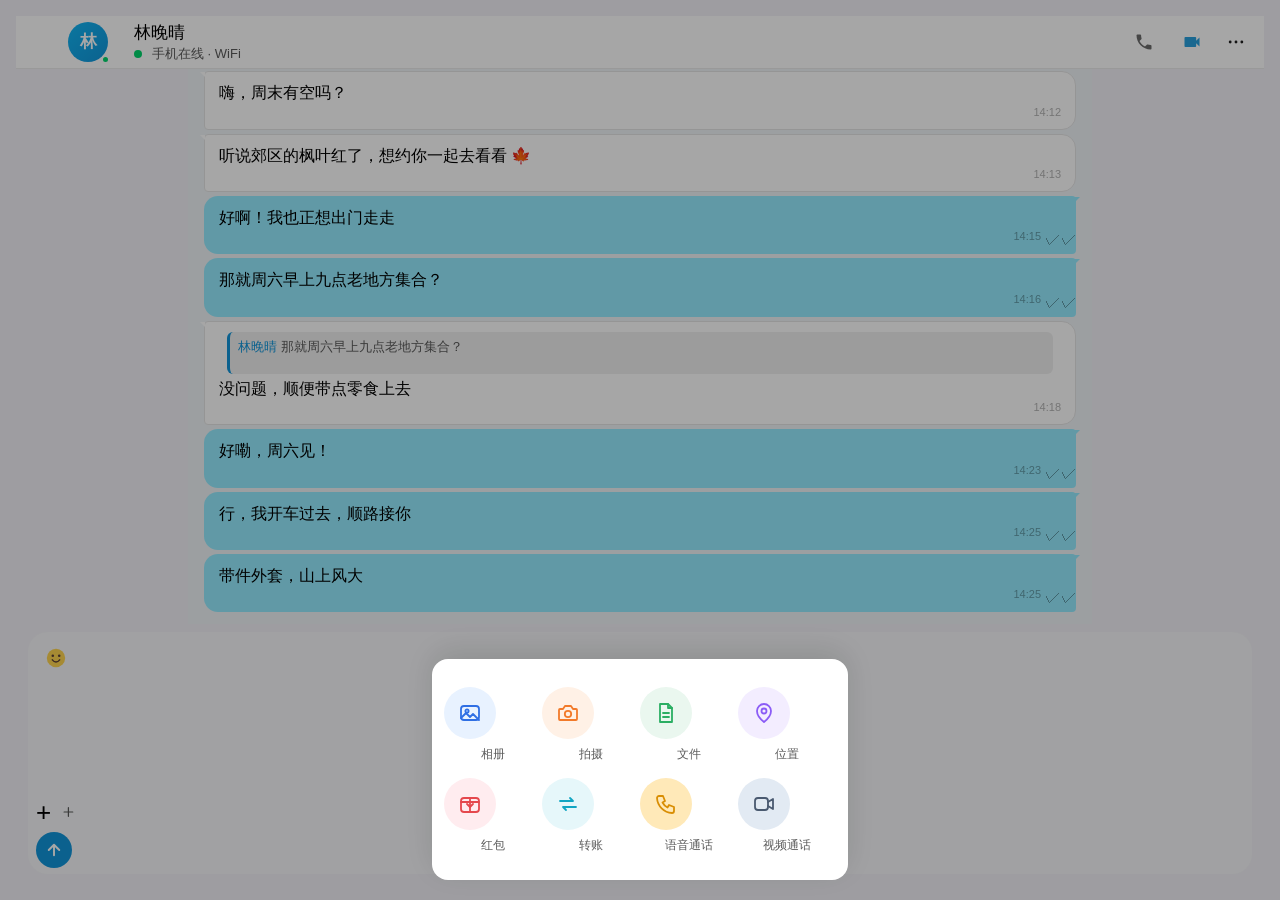
==== docs/tgqq/fixtures/attach-panel.html @ 13077046 "TGQQ Round 23: dynamics hub lower modules + contacts recommend/device tabs - Dynamics: partners card" ====
<!DOCTYPE html>
<html lang="zh-CN">
<head>
<meta charset="utf-8">
<meta name="viewport" content="width=device-width, initial-scale=1">
<title>TGQQ Mobile Chat Fixture (<600px)</title>
<link rel="stylesheet" href="css/tweb.css">
<link rel="stylesheet" href="css/tgqq.css">
<link rel="stylesheet" href="css/fixture.css">
</head>
<script>if(location.search.includes('dark'))document.documentElement.classList.add('night');</script>
<body class="is-tgqq tq-dialog-skin tq-chat-header tq-chat-bubbles tq-chat-composer is-left-column-shown animation-level-2">

<div id="page-chats" class="page-chats">
  <div id="main-columns">
    <!-- ============ RIGHT: independent QQ-styled chat pane ============ -->
    <section id="column-center" class="main-column">
      <div class="chat tabs-tab active is-tgqq-chat" style="--chat-topbar-height:52px">
        <div class="sidebar-header topbar has-avatar">
          <div class="chat-info">
            <button class="btn-icon sidebar-close-button"><span class="tgico tgico-left"></span></button>
            <div class="person-avatar">
              <div class="avatar" style="width:40px;height:40px;font-size:17px">林</div>
            </div>
            <div class="person">
              <div class="content">
                <div class="top">
                  <div class="user-title peer-title">林晚晴</div>
                </div>
                <div class="bottom">
                  <span class="online">在线</span>
                </div>
              </div>
            </div>
          </div>
          <div class="chat-utils">
            <button class="btn-icon" title="语音通话"><span class="tgico tgico-phone"></span></button>
            <button class="btn-icon" title="视频通话"><span class="tgico tgico-videochat"></span></button>
            <button class="btn-icon btn-menu-toggle" title="更多"><span class="tgico tgico-more"></span></button>
          </div>
        </div>

        <div class="bubbles-viewport">
          <div class="bubbles">
            <div class="bubbles-inner">
              <div class="bubbles-date-group">
                <div class="bubble is-date">
                  <div class="bubble-content">今天 14:12</div>
                </div>
              </div>
              <div class="bubbles-group">
                <div class="bubble is-in is-group-first is-group-last">
                  <div class="bubble-content">
                    <div class="message"><span class="text-content">嗨，周末有空吗？</span></div>
                    <span class="time">14:12</span>
                  </div>
                </div>
                <div class="bubble is-in is-group-first is-group-last">
                  <div class="bubble-content">
                    <div class="message"><span class="text-content">听说郊区的枫叶红了，想约你一起去看看 🍁</span></div>
                    <span class="time">14:13</span>
                  </div>
                </div>
                <div class="bubble is-out is-group-first is-group-last">
                  <div class="bubble-content">
                    <div class="message"><span class="text-content">好啊！我也正想出门走走</span></div>
                    <span class="time">14:15<span class="message-status">✓✓</span></span>
                  </div>
                </div>
                <div class="bubble is-out is-group-first is-group-last">
                  <div class="bubble-content">
                    <div class="message"><span class="text-content">那就周六早上九点老地方集合？</span></div>
                    <span class="time">14:16<span class="message-status">✓✓</span></span>
                  </div>
                </div>
                <div class="bubble is-in is-group-first is-group-last">
                  <div class="bubble-content">
                    <div class="reply">
                      <span class="reply-title">林晚晴</span>
                      <span class="reply-subtitle">那就周六早上九点老地方集合？</span>
                    </div>
                    <div class="message"><span class="text-content">没问题，顺便带点零食上去</span></div>
                    <span class="time">14:18</span>
                  </div>
                </div>
                <div class="bubble is-out is-group-first is-group-last">
                  <div class="bubble-content">
                    <div class="message"><span class="text-content">好嘞，周六见！</span></div>
                    <span class="time">14:23<span class="message-status">✓✓</span></span>
                  </div>
                </div>
                <div class="bubble is-out is-group-first is-group-last">
                  <div class="bubble-content">
                    <div class="message"><span class="text-content">行，我开车过去，顺路接你</span></div>
                    <span class="time">14:25<span class="message-status">✓✓</span></span>
                  </div>
                </div>
                <div class="bubble is-out is-group-first is-group-last">
                  <div class="bubble-content">
                    <div class="message"><span class="text-content">带件外套，山上风大</span></div>
                    <span class="time">14:25<span class="message-status">✓✓</span></span>
                  </div>
                </div>
              </div>
            </div>
          </div>
        </div>

        <div class="chat-input">
          <div class="chat-input-container">
            <div class="rows-wrapper-wrapper">
              <div class="rows-wrapper chat-input-control chat-input-wrapper chat-rows-wrapper">
                <button class="btn-icon chat-input-control-button toggle-emoticons"><svg width="22" height="22" viewBox="0 0 24 24" fill="none"><circle cx="12" cy="12" r="10" fill="#FFD54F"/><circle cx="8.5" cy="9.5" r="1.4" fill="#5D4037"/><circle cx="15.5" cy="9.5" r="1.4" fill="#5D4037"/><path d="M8 14c1.2 1.6 2.6 2.4 4 2.4s2.8-.8 4-2.4" stroke="#5D4037" stroke-width="1.6" stroke-linecap="round"/></svg></button>
                <div class="input-message-container">
                  <div class="input-message-input" data-inline-placeholder="发送消息"></div>
                </div>
                <button class="btn-icon chat-input-control-button attach-file"><svg width="24" height="24" viewBox="0 0 24 24" fill="none" stroke="#5A5A5A" stroke-width="2" stroke-linecap="round"><path d="M12 5v14M5 12h14"/></svg></button>
                <button class="btn-icon btn-primary text-bold chat-input-control-button btn-send"><svg width="18" height="18" viewBox="0 0 24 24" fill="none" stroke="#fff" stroke-width="2.4" stroke-linecap="round" stroke-linejoin="round"><path d="M12 19V5"/><path d="M5 12l7-7 7 7"/></svg></button>
              </div>
            </div>
          </div>
        </div>
      </div>
    </section>

    <!-- ============ RIGHT sidebar (unused in mobile chat) ============ -->
    <aside id="column-right" class="main-column"></aside>
  </div>
</div>

    <!-- QQ9 attach bottom sheet (static fixture; real DOM is .btn-menu.tq-attach-menu in overlay root) -->
    <div class="btn-menu top-right tq-attach-menu active">
            <div class="btn-menu-item"><div class="btn-menu-item-icon"><svg viewBox="0 0 24 24" fill="none" stroke="currentColor" stroke-width="1.8" stroke-linecap="round" stroke-linejoin="round"><rect x="3" y="5" width="18" height="14" rx="3"/><circle cx="9" cy="10" r="1.6"/><path d="M3 17l5-5 4 4 3-3 6 6"/></svg></div><div class="btn-menu-item-text">相册</div></div>
      <div class="btn-menu-item"><div class="btn-menu-item-icon"><svg viewBox="0 0 24 24" fill="none" stroke="currentColor" stroke-width="1.8" stroke-linecap="round" stroke-linejoin="round"><path d="M4 8h3l2-3h6l2 3h3a1 1 0 0 1 1 1v9a1 1 0 0 1-1 1H4a1 1 0 0 1-1-1V9a1 1 0 0 1 1-1z"/><circle cx="12" cy="13" r="3.2"/></svg></div><div class="btn-menu-item-text">拍摄</div></div>
      <div class="btn-menu-item"><div class="btn-menu-item-icon"><svg viewBox="0 0 24 24" fill="none" stroke="currentColor" stroke-width="1.8" stroke-linecap="round" stroke-linejoin="round"><path d="M6 3h8l4 4v14H6z"/><path d="M14 3v4h4"/><path d="M9 12h6M9 16h6"/></svg></div><div class="btn-menu-item-text">文件</div></div>
      <div class="btn-menu-item"><div class="btn-menu-item-icon"><svg viewBox="0 0 24 24" fill="none" stroke="currentColor" stroke-width="1.8" stroke-linecap="round" stroke-linejoin="round"><path d="M12 21s7-5.5 7-11a7 7 0 1 0-14 0c0 5.5 7 11 7 11z"/><circle cx="12" cy="10" r="2.5"/></svg></div><div class="btn-menu-item-text">位置</div></div>
      <div class="btn-menu-item"><div class="btn-menu-item-icon"><svg viewBox="0 0 24 24" fill="none" stroke="currentColor" stroke-width="1.8" stroke-linecap="round" stroke-linejoin="round"><rect x="3" y="6" width="18" height="14" rx="3"/><path d="M3 10h18M12 6v14"/><path d="M9 12l3 3 3-3"/></svg></div><div class="btn-menu-item-text">红包</div></div>
      <div class="btn-menu-item"><div class="btn-menu-item-icon"><svg viewBox="0 0 24 24" fill="none" stroke="currentColor" stroke-width="1.8" stroke-linecap="round" stroke-linejoin="round"><path d="M4 9h13l-3-3M20 15H7l3 3"/></svg></div><div class="btn-menu-item-text">转账</div></div>
      <div class="btn-menu-item"><div class="btn-menu-item-icon"><svg viewBox="0 0 24 24" fill="none" stroke="currentColor" stroke-width="1.8" stroke-linecap="round" stroke-linejoin="round"><path d="M5 4h4l2 5-2.5 1.5a12 12 0 0 0 5 5L15 13l5 2v4a2 2 0 0 1-2 2A16 16 0 0 1 3 6a2 2 0 0 1 2-2z"/></svg></div><div class="btn-menu-item-text">语音通话</div></div>
      <div class="btn-menu-item"><div class="btn-menu-item-icon"><svg viewBox="0 0 24 24" fill="none" stroke="currentColor" stroke-width="1.8" stroke-linecap="round" stroke-linejoin="round"><rect x="3" y="6" width="13" height="12" rx="3"/><path d="M16 10l5-3v10l-5-3"/></svg></div><div class="btn-menu-item-text">视频通话</div></div>
    </div>

</body>
</html>
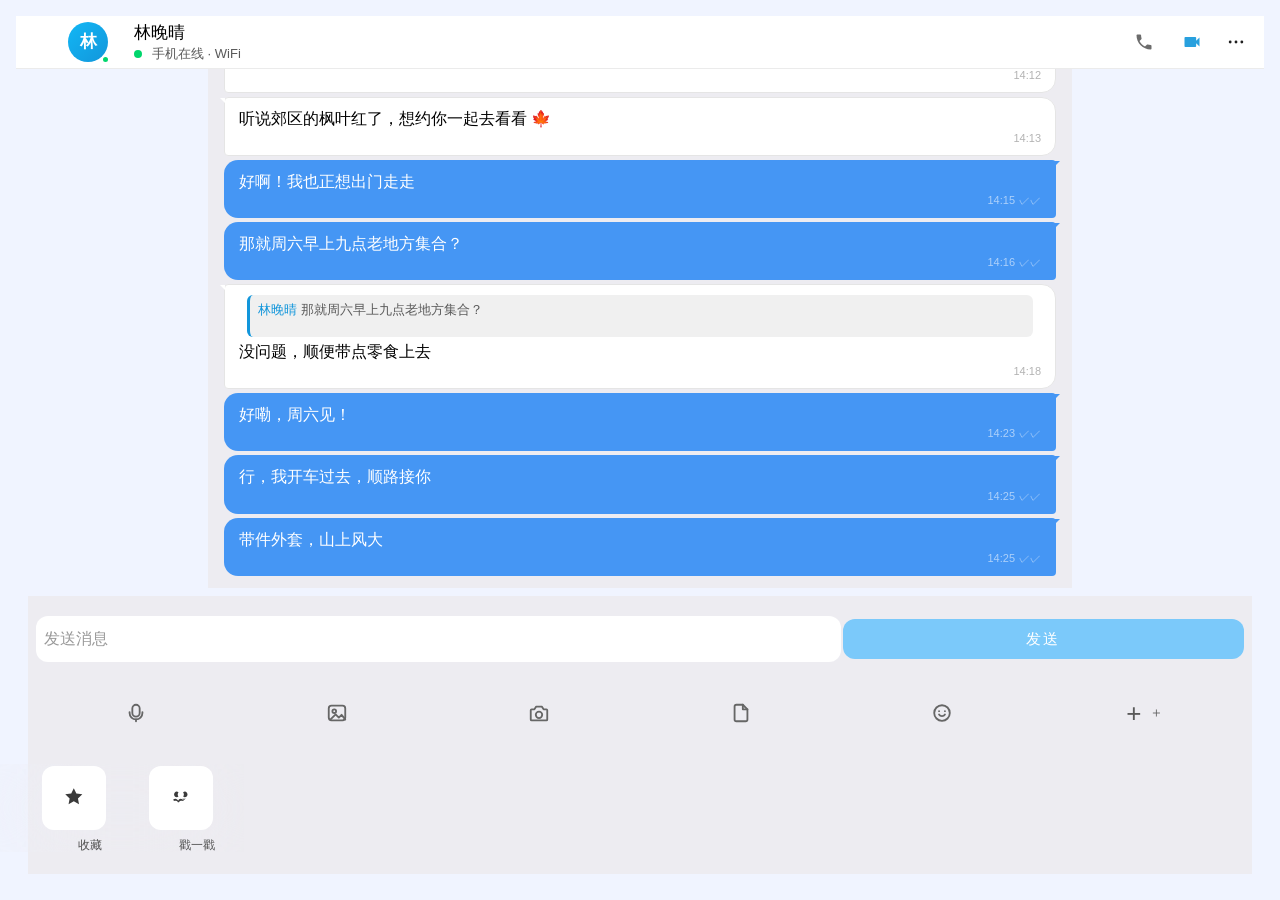
==== commit 3ab0caac: "TGQQ Round 31: fixture & component refinements — chat list/input, profile drawer, settings, dark tok" ====
--- a/docs/tgqq/fixtures/attach-panel.html
+++ b/docs/tgqq/fixtures/attach-panel.html
@@ -15,7 +15,7 @@
   <div id="main-columns">
     <!-- ============ RIGHT: independent QQ-styled chat pane ============ -->
     <section id="column-center" class="main-column">
-      <div class="chat tabs-tab active is-tgqq-chat" style="--chat-topbar-height:52px">
+      <div class="chat tabs-tab active is-tgqq-chat" style="--chat-topbar-height:52px;--chat-input-height:264px">
         <div class="sidebar-header topbar has-avatar">
           <div class="chat-info">
             <button class="btn-icon sidebar-close-button"><span class="tgico tgico-left"></span></button>
@@ -106,16 +106,32 @@
           </div>
         </div>
 
-        <div class="chat-input">
+        <div class="chat-input" style="margin-top:auto">
           <div class="chat-input-container">
             <div class="rows-wrapper-wrapper">
               <div class="rows-wrapper chat-input-control chat-input-wrapper chat-rows-wrapper">
-                <button class="btn-icon chat-input-control-button toggle-emoticons"><svg width="22" height="22" viewBox="0 0 24 24" fill="none"><circle cx="12" cy="12" r="10" fill="#FFD54F"/><circle cx="8.5" cy="9.5" r="1.4" fill="#5D4037"/><circle cx="15.5" cy="9.5" r="1.4" fill="#5D4037"/><path d="M8 14c1.2 1.6 2.6 2.4 4 2.4s2.8-.8 4-2.4" stroke="#5D4037" stroke-width="1.6" stroke-linecap="round"/></svg></button>
+                <div class="new-message-wrapper rows-wrapper-row">
+                <button class="btn-icon tq-quick-btn tq-quick-voice"><svg width="22" height="22" viewBox="0 0 24 24" fill="none" stroke="#666666" stroke-width="2" stroke-linecap="round" stroke-linejoin="round"><path d="M12 3a4 4 0 0 0-4 4v5a4 4 0 0 0 8 0V7a4 4 0 0 0-4-4Z"/><path d="M5 11v1a7 7 0 0 0 14 0v-1"/><path d="M12 19v2"/></svg></button>
+                <button class="btn-icon tq-quick-btn tq-quick-gallery"><svg width="22" height="22" viewBox="0 0 24 24" fill="none" stroke="#666666" stroke-width="2" stroke-linecap="round" stroke-linejoin="round"><rect x="3" y="4" width="18" height="16" rx="3"/><circle cx="9" cy="10" r="2"/><path d="m5 19 5.5-5.5 3.5 3.5 3-3L21 19"/></svg></button>
+                <button class="btn-icon tq-quick-btn tq-quick-camera"><svg width="22" height="22" viewBox="0 0 24 24" fill="none" stroke="#666666" stroke-width="2" stroke-linecap="round" stroke-linejoin="round"><path d="M4 8h3l2-3h6l2 3h3a1 1 0 0 1 1 1v10a1 1 0 0 1-1 1H4a1 1 0 0 1-1-1V9a1 1 0 0 1 1-1Z"/><circle cx="12" cy="14" r="3.5"/></svg></button>
+                <button class="btn-icon tq-quick-btn tq-quick-file"><svg width="22" height="22" viewBox="0 0 24 24" fill="none" stroke="#666666" stroke-width="2" stroke-linecap="round" stroke-linejoin="round"><path d="M14 3H7a2 2 0 0 0-2 2v14a2 2 0 0 0 2 2h10a2 2 0 0 0 2-2V8Z"/><path d="M14 3v5h5"/></svg></button>
+                <button class="btn-icon chat-input-control-button toggle-emoticons"><svg width="22" height="22" viewBox="0 0 24 24" fill="none" stroke="#666666" stroke-width="2" stroke-linecap="round" stroke-linejoin="round"><circle cx="12" cy="12" r="8.5"/><path d="M8.8 10h.01M15.2 10h.01"/><path d="M8.8 13.6a3.8 3.8 0 0 0 6.4 0"/></svg></button>
                 <div class="input-message-container">
                   <div class="input-message-input" data-inline-placeholder="发送消息"></div>
                 </div>
-                <button class="btn-icon chat-input-control-button attach-file"><svg width="24" height="24" viewBox="0 0 24 24" fill="none" stroke="#5A5A5A" stroke-width="2" stroke-linecap="round"><path d="M12 5v14M5 12h14"/></svg></button>
-                <button class="btn-icon btn-primary text-bold chat-input-control-button btn-send"><svg width="18" height="18" viewBox="0 0 24 24" fill="none" stroke="#fff" stroke-width="2.4" stroke-linecap="round" stroke-linejoin="round"><path d="M12 19V5"/><path d="M5 12l7-7 7 7"/></svg></button>
+                <button class="btn-icon chat-input-control-button attach-file"><svg width="24" height="24" viewBox="0 0 24 24" fill="none" stroke="#666666" stroke-width="2" stroke-linecap="round"><path d="M12 5v14M5 12h14"/></svg></button>
+                <div class="btn-send-container">
+                  <button class="btn-icon btn-primary text-bold chat-input-control-button btn-send"><svg width="18" height="18" viewBox="0 0 24 24" fill="none" stroke="#fff" stroke-width="2.4" stroke-linecap="round" stroke-linejoin="round"><path d="M12 19V5"/><path d="M5 12l7-7 7 7"/></svg></button>
+                </div>
+
+                <!-- QQ9 4-grid attach panel (inline under the toolbar; real DOM is .btn-menu.tq-attach-menu) -->
+                <div class="btn-menu top-right tq-attach-menu tq-attach-menu-inline active">
+                  <div class="btn-menu-item"><div class="btn-menu-item-icon"><svg viewBox="0 0 24 24" fill="#3A3A3A"><path d="M12 2.5c-3.6 0-6.5 2.9-6.5 6.5 0 4.9 5.4 11.3 6 12 .2.3.8.3 1 0 .6-.7 6-7.1 6-12 0-3.6-2.9-6.5-6.5-6.5Zm0 9a2.5 2.5 0 1 1 0-5 2.5 2.5 0 0 1 0 5Z"/></svg></div><div class="btn-menu-item-text">位置</div></div>
+                  <div class="btn-menu-item"><div class="btn-menu-item-icon"><svg viewBox="0 0 24 24" fill="#3A3A3A"><path d="M6 2.5h8l4.5 4.5V21a.5.5 0 0 1-.5.5h-12a.5.5 0 0 1-.5-.5V3a.5.5 0 0 1 .5-.5ZM14 3v4h4l-4-4ZM8 11h8v1.5H8V11Zm0 3.5h8V16H8v-1.5Zm0 3.5h5V19H8v-1.5Z"/></svg></div><div class="btn-menu-item-text">文件</div></div>
+                  <div class="btn-menu-item"><div class="btn-menu-item-icon"><svg viewBox="0 0 24 24" fill="#3A3A3A"><path d="m12 3 2.4 5 5.6.7-4.1 3.9 1 5.4-4.9-2.7-4.9 2.7 1-5.4L4 8.7l5.6-.7L12 3Z"/></svg></div><div class="btn-menu-item-text">收藏</div></div>
+                  <div class="btn-menu-item"><div class="btn-menu-item-icon"><svg viewBox="0 0 24 24" fill="#3A3A3A"><path d="M8.2 11.5c.6 0 1.1-.2 1.5-.6.1-.1.1-.3 0-.4-.4-.5-.6-1.1-.6-1.7 0-.6.2-1.1.6-1.6.1-.1.1-.3 0-.4-.4-.4-1-.7-1.5-.7-1.4 0-2.5 1.5-2.5 2.7 0 1.2 1.1 2.7 2.5 2.7Zm7.6 0c1.4 0 2.5-1.5 2.5-2.7 0-1.2-1.1-2.7-2.5-2.7-.5 0-1.1.3-1.5.7-.1.1-.1.3 0 .4.4.5.6 1 .6 1.6 0 .6-.2 1.2-.6 1.7-.1.1-.1.3 0 .4.4.4.9.6 1.5.6Zm1.2 1.3c-1.1.2-2.1 1-2.5 2-.4-1-1.4-1.8-2.5-1.8s-2.1.8-2.5 1.8c-.4-1-1.4-2-2.5-2-.9 0-1.7.4-2.2 1.1l.9 1.2c.6-.5 2.9-.5 3.3.7 0 .2.1.4.3.4h1c.2 0 .3-.2.3-.4.4-1.2 2.7-1.2 3.3-.7l.9-1.2c-.5-.7-1.3-1.1-2.2-1.1Z"/></svg></div><div class="btn-menu-item-text">戳一戳</div></div>
+                </div>
+                </div>
               </div>
             </div>
           </div>
@@ -128,17 +144,5 @@
   </div>
 </div>
 
-    <!-- QQ9 attach bottom sheet (static fixture; real DOM is .btn-menu.tq-attach-menu in overlay root) -->
-    <div class="btn-menu top-right tq-attach-menu active">
-            <div class="btn-menu-item"><div class="btn-menu-item-icon"><svg viewBox="0 0 24 24" fill="none" stroke="currentColor" stroke-width="1.8" stroke-linecap="round" stroke-linejoin="round"><rect x="3" y="5" width="18" height="14" rx="3"/><circle cx="9" cy="10" r="1.6"/><path d="M3 17l5-5 4 4 3-3 6 6"/></svg></div><div class="btn-menu-item-text">相册</div></div>
-      <div class="btn-menu-item"><div class="btn-menu-item-icon"><svg viewBox="0 0 24 24" fill="none" stroke="currentColor" stroke-width="1.8" stroke-linecap="round" stroke-linejoin="round"><path d="M4 8h3l2-3h6l2 3h3a1 1 0 0 1 1 1v9a1 1 0 0 1-1 1H4a1 1 0 0 1-1-1V9a1 1 0 0 1 1-1z"/><circle cx="12" cy="13" r="3.2"/></svg></div><div class="btn-menu-item-text">拍摄</div></div>
-      <div class="btn-menu-item"><div class="btn-menu-item-icon"><svg viewBox="0 0 24 24" fill="none" stroke="currentColor" stroke-width="1.8" stroke-linecap="round" stroke-linejoin="round"><path d="M6 3h8l4 4v14H6z"/><path d="M14 3v4h4"/><path d="M9 12h6M9 16h6"/></svg></div><div class="btn-menu-item-text">文件</div></div>
-      <div class="btn-menu-item"><div class="btn-menu-item-icon"><svg viewBox="0 0 24 24" fill="none" stroke="currentColor" stroke-width="1.8" stroke-linecap="round" stroke-linejoin="round"><path d="M12 21s7-5.5 7-11a7 7 0 1 0-14 0c0 5.5 7 11 7 11z"/><circle cx="12" cy="10" r="2.5"/></svg></div><div class="btn-menu-item-text">位置</div></div>
-      <div class="btn-menu-item"><div class="btn-menu-item-icon"><svg viewBox="0 0 24 24" fill="none" stroke="currentColor" stroke-width="1.8" stroke-linecap="round" stroke-linejoin="round"><rect x="3" y="6" width="18" height="14" rx="3"/><path d="M3 10h18M12 6v14"/><path d="M9 12l3 3 3-3"/></svg></div><div class="btn-menu-item-text">红包</div></div>
-      <div class="btn-menu-item"><div class="btn-menu-item-icon"><svg viewBox="0 0 24 24" fill="none" stroke="currentColor" stroke-width="1.8" stroke-linecap="round" stroke-linejoin="round"><path d="M4 9h13l-3-3M20 15H7l3 3"/></svg></div><div class="btn-menu-item-text">转账</div></div>
-      <div class="btn-menu-item"><div class="btn-menu-item-icon"><svg viewBox="0 0 24 24" fill="none" stroke="currentColor" stroke-width="1.8" stroke-linecap="round" stroke-linejoin="round"><path d="M5 4h4l2 5-2.5 1.5a12 12 0 0 0 5 5L15 13l5 2v4a2 2 0 0 1-2 2A16 16 0 0 1 3 6a2 2 0 0 1 2-2z"/></svg></div><div class="btn-menu-item-text">语音通话</div></div>
-      <div class="btn-menu-item"><div class="btn-menu-item-icon"><svg viewBox="0 0 24 24" fill="none" stroke="currentColor" stroke-width="1.8" stroke-linecap="round" stroke-linejoin="round"><rect x="3" y="6" width="13" height="12" rx="3"/><path d="M16 10l5-3v10l-5-3"/></svg></div><div class="btn-menu-item-text">视频通话</div></div>
-    </div>
-
 </body>
 </html>
--- a/docs/tgqq/fixtures/css/tweb.css
+++ b/docs/tgqq/fixtures/css/tweb.css
@@ -1 +1 @@
-hr{box-sizing:content-box;height:0;overflow:visible}a{-webkit-text-decoration-skip:objects;background-color:#0000}::-webkit-file-upload-button{-webkit-appearance:button;font:inherit}html{box-sizing:border-box}*,:before,:after{box-sizing:inherit}ul:not(.browser-default){padding-left:0;list-style-type:none}ul:not(.browser-default)>li{list-style-type:none}a{-webkit-tap-highlight-color:transparent;text-decoration:none}button{cursor:pointer;font-size:inherit;background:0 0;border:none;outline:none;padding:0}input:focus,button:focus{outline:none}img,video{-webkit-user-drag:none;dynamic-range-limit:standard}.z-depth-0{box-shadow:none!important}.z-depth-1{box-shadow:0 2px 2px #00000024,0 3px 1px -2px #0000001f,0 1px 5px #0003}.z-depth-1-half{box-shadow:0 3px 3px #00000024,0 1px 7px #0000001f,0 3px 1px -1px #0003}.z-depth-2{box-shadow:0 4px 5px #00000024,0 1px 10px #0000001f,0 2px 4px -1px #0000004d}.z-depth-3{box-shadow:0 8px 17px 2px #00000024,0 3px 14px 2px #0000001f,0 5px 5px -3px #0003}.z-depth-4{box-shadow:0 16px 24px 2px #00000024,0 6px 30px 5px #0000001f,0 8px 10px -7px #0003}.z-depth-5{box-shadow:0 24px 38px 3px #00000024,0 9px 46px 8px #0000001f,0 11px 15px -7px #0003}.hide{display:none!important}.hide-overflow{overflow:hidden}.no-transition,.no-transition:before,.no-transition:after{transition:none!important}.inline{display:inline}.center-align,.text-center{text-align:center}.justify-start{justify-content:flex-start!important}.justify-self-start{justify-self:flex-start!important}.justify-self-end{justify-self:flex-end!important}.position-center{top:50%;left:50%;transform:translate(-50%,-50%);position:absolute!important}.text-bold{font-weight:var(--font-weight-bold)!important}.text-normal{font-weight:var(--font-weight-normal)!important}.text-capitalize{text-transform:capitalize}.text-super{display:inline-table}.text-uppercase{text-transform:uppercase}.text-top{vertical-align:top}.text-bottom{vertical-align:bottom}.text-text-bottom{vertical-align:text-bottom!important}.text-right{text-align:right}.pre-wrap{white-space:pre-wrap!important}.no-wrap{white-space:nowrap!important}.no-border-radius{border-radius:0!important}.disable-hover{pointer-events:none!important}.reflect-x{transform:scaleX(-1)}[dir=auto]{unicode-bidi:plaintext}.is-rtl [dir=auto]{direction:inherit}a{text-decoration:none}html{font-weight:400;line-height:1.5}h1,h2,h3,h4,h5,h6{line-height:1.3}em{font-style:italic}strong{font-weight:500}small{font-size:75%}pre,code{white-space:pre-wrap;white-space:-moz-pre-wrap;white-space:-pre-wrap;white-space:-o-pre-wrap;word-wrap:break-word}@font-face{font-family:Numbers Rounded;src:url(assets/fonts/Numbers-Rounded.woff2)format("woff2");unicode-range:U+30-39,U+2B,U+2D}:root{--vh:1vh;--100vh:calc(var(--vh) * 100);--100vh-inset:calc(var(--100vh) - 2 * var(--page-chats-padding));--main-column-border-radius:24px}@media only screen and (max-width:600px){:root{--main-column-border-radius:0}}:root{--z-below:-1;--hover-alpha:.08;--reflect:1;--safe-area-inset-inline-end:0px;--transition-standard-easing:cubic-bezier(.4, 0, .2, 1);--transition-standard-in-time:.3s;--transition-standard-out-time:.25s;--transition-standard-in:var(--transition-standard-in-time) var(--transition-standard-easing);--transition-standard-out:var(--transition-standard-out-time) var(--transition-standard-easing);--transform-origin-inline-start:left;--transform-origin-inline-end:right;--transform-origin-left-center:left center;--transform-origin-right-center:right center}:root.is-rtl{--reflect:-1;--transform-origin-inline-start:right;--transform-origin-inline-end:left;--transform-origin-left-center:right center;--transform-origin-right-center:left center}:root{--pm-transition:.2s ease-in-out;--layer-transition:.2s cubic-bezier(.4, 0, .2, 1);--slide-header-transition:.4s ease-in-out;--tabs-transition:.2s ease-in-out;--btn-menu-transition:.2s cubic-bezier(.4, 0, .2, 1);--esg-transition:var(--btn-menu-transition);--input-transition:.2s ease-out;--input-placeholder-transition:.15s ease-out;--reaction-paid-transition:.2s ease-in-out;--sticker-viewer-open-transition-in:.2s var(--transition-standard-easing);--sticker-viewer-open-transition-out:.2s var(--transition-standard-easing);--sticker-viewer-switch-transition:.2s cubic-bezier(.12,1.1,.56,1.2);--popup-transition-function:cubic-bezier(.4, 0, .2, 1);--popup-transition-time:.15s;--popup-transition:var(--popup-transition-time) var(--popup-transition-function);--btn-corner-transition:.2s cubic-bezier(.34, 1.56, .64, 1);--chatlist-badge-transition-in:.25s cubic-bezier(.35,.35,.47,1.34);--chatlist-badge-transition-out:.25s cubic-bezier(.35,.35,.7,1);--message-handhelds-margin:5.5625rem;--message-beside-button-size:2.375rem;--message-beside-button-margin:calc((var(--message-beside-button-size) + .5rem) * -1);--message-time-background:#00000059;--messages-text-size:16px;--messages-line-height:1.3125;--messages-secondary-text-size:calc(var(--messages-text-size) - 2px);--messages-secondary-line-height:calc(var(--messages-secondary-text-size) + 4px);--messages-time-text-size:calc(var(--messages-text-size) - 4px);--messages-service-text-size:calc(var(--messages-text-size) - 1px);--messages-custom-emoji-size:calc(var(--messages-text-size) + 4px);--bubble-transition-in:transform var(--transition-standard-in), opacity var(--transition-standard-in);--bubble-transition-out:transform var(--transition-standard-out), opacity var(--transition-standard-out);--line-height-24:30px;--line-height-20:26px;--line-height-18:24px;--line-height-16:21px;--line-height-15:20px;--line-height-14:18px;--line-height-13:17px;--line-height-12:16px;--line-height-11:15px;--line-height:1.3125;--font-size-24:24px;--font-size-20:20px;--font-size-18:18px;--font-size-16:16px;--font-size-15:15px;--font-size-14:14px;--font-size-13:13px;--font-size-12:12px;--font-size-11:11px;--font-size-10:10px;--font-size:var(--font-size-16);--esg-sticker-size:72px;--esg-custom-emoji-size:36px;--popup-sticker-size:80px;--disabled-opacity:.3;--round-video-size:280px;--menu-box-shadow:0px 0px 10px var(--menu-box-shadow-color);--menu-backdrop-filter:blur(50px);--section-box-shadow:0px 1px 4px 0px var(--section-box-shadow-color);--section-box-shadow-big:0px 1px 8px 0px var(--section-box-shadow-big-color);--column-box-shadow:0px 0px 4px 0px var(--column-box-shadow-color);--font-regular:"Roboto", -apple-system, apple color emoji, BlinkMacSystemFont, "Segoe UI", Roboto, Oxygen-Sans, Ubuntu, Cantarell, "Helvetica Neue", sans-serif;--font-monospace:"Roboto Mono", monospace;--font-rounded:-ui-rounded, "Numbers Rounded", "Roboto", "Helvetica Neue", sans-serif;--font-weight-bold:500;--font-weight-normal:400;--font-weight:var(--font-weight-normal);--selection-background-color:rgba(var(--primary-color-rgb), .4);--selection-color:inherit;--white:#fff;--ripple-duration:.7s;--ripple-start-scale:0;--ripple-end-scale:2}@media only screen and (max-width:925px){:root{--ripple-duration:.4s;--ripple-start-scale:.27}}:root{--topbar-call-height:1.5rem;--topbar-audio-height:3rem;--topbar-floating-call-height:0px;--topbar-floating-audio-height:0px;--call-button-size:3.375rem;--call-button-margin:2rem;--custom-emoji-size:1.25rem;--chat-bubbles-padding:.5rem;--chat-input-border-radius:24px;--chat-input-max-width:var(--chat-width);--chat-input-btn-send-margin:.5rem;--chat-input-padding:0px;--chat-input-height:3rem;--plates-gap:.5rem}@media only screen and (min-width:601px){:root{--chat-bubbles-padding:0px}}:root{--peer-avatar-red-top:#ff845e;--peer-avatar-red-bottom:#d45246;--peer-avatar-orange-top:#febb5b;--peer-avatar-orange-bottom:#f68136;--peer-avatar-violet-top:#b694f9;--peer-avatar-violet-bottom:#6c61df;--peer-avatar-green-top:#9ad164;--peer-avatar-green-bottom:#46ba43;--peer-avatar-cyan-top:#53edd6;--peer-avatar-cyan-bottom:#28c9b7;--peer-avatar-blue-top:#5caffa;--peer-avatar-blue-bottom:#408acf;--peer-avatar-pink-top:#ff8aac;--peer-avatar-pink-bottom:#d95574;--peer-avatar-archive-top:#b8c2cc;--peer-avatar-archive-bottom:#9eaab5;--peer-avatar-saved-top:var(--light-filled-saved-color);--peer-avatar-saved-bottom:var(--saved-color);--peer-color:var(--primary-color);--peer-color-rgb:var(--primary-color-rgb);--avatar-color-story-unread-from:#34c76f;--avatar-color-story-unread-to:#3da1fd;--avatar-color-story-close-from:#88d93a;--avatar-color-story-close-to:#30b73b;--avatar-color-story-read:var(--secondary-color);--avatar-color-top:var(--peer-avatar-saved-top);--avatar-color-bottom:var(--peer-avatar-saved-bottom);--avatar-border-radius-forum:37%;--premium-gradient:linear-gradient(52.62deg, #6b93ff 12.22%, #976fff 50.25%, #e46ace 98.83%);--star-background-color:var(--surface-color);--section-margin-inline:0;--section-padding-inline:1rem;--section-padding-bottom:var(--section-padding-inline);--selector-user-size:1.875rem;--default-column-width:360px}@media only screen and (max-width:600px){:root{--right-column-width:100vw;--esg-sticker-size:68px;--popup-sticker-size:68px;--round-video-size:240px}}@media only screen and (min-width:601px){:root{--section-margin-inline:.5rem}}:root{--passcode-lock-screen-z-index:100000;--star-golden-color:#fecf16;--scrollbar-color:#0003;--section-box-shadow-color:#0000000d;--section-box-shadow-big-color:#0000001a;--menu-box-shadow-color:#00000026;--column-box-shadow-color:#0000001a;--input-search-background-color:#fff;--input-search-border-color:#dfe1e5;--input-placeholder-color:#9ba0a5;--input-message-placeholder-color:#a2acb4;--warning-color:#fed85a;--avatar-online-color:var(--primary-color);--chatlist-status-color:var(--avatar-online-color);--chatlist-pinned-color:#a2abb2;--badge-text-color:#fff;--original-ripple-color:#00000014;--ripple-color:var(--original-ripple-color);--skeleton-color:#0000001f;--poll-circle-color:var(--border-color);--spoiler-background-color:#e3e5e8;--spoiler-draft-background-color:#d9d9d9;--monospace-text-color:var(--danger-color);--backdrop-opacity:.85;--menu-background-color:rgba(var(--surface-color-rgb), var(--backdrop-opacity));--lottie-vector-fill:#00000014;--limit-line-empty-background:#f1f3f5;--old-input-background-color:#f1f3f5;--premium-color:#9275ff;--gc-background-color:#212121;--gc-button-leave-color:#ff595a4d;--gc-button-unmuted-color:#01c85033;--gc-button-muted-color:#3c87f733;--gc-button-hand-color:#df44b833;--gc-button-unmuted-fill-color:#195530;--gc-button-muted-fill-color:#3c87f7;--gc-green-color:#195530;--gc-blue-color:#3c87f7;--gc-red-color:#643333;--gc-primary-text-color:#fff;--gc-secondary-text-color:#aaa;--gc-green-text-color:#5cc85e;--gc-blue-text-color:#3390ec;--gc-red-text-color:#ff595a;--gc-right-column-width:26.25rem}.night{--scrollbar-color:#fff3;--section-box-shadow-color:#0000001f;--section-box-shadow-big-color:#0000003d;--column-box-shadow-color:#0000003d;--input-search-background-color:#181818;--input-search-border-color:#2f2f2f;--avatar-online-color:var(--primary-color);--chatlist-status-color:var(--primary-color);--chatlist-pinned-color:var(--secondary-color);--badge-text-color:#fff;--original-ripple-color:#ffffff14;--ripple-color:var(--original-ripple-color);--skeleton-color:#ffffff1f;--poll-circle-color:#fff;--spoiler-background-color:#373e4e;--spoiler-draft-background-color:#484848;--monospace-text-color:var(--primary-text-color);--menu-background-color:rgba(var(--surface-color-rgb), .75);--lottie-vector-fill:var(--light-secondary-text-color);--limit-line-empty-background:var(--light-filled-secondary-text-color);--old-input-background-color:var(--background-color)}.chat{--message-highlighting-color:#6d8d4166;--message-highlighting-hover-color:rgba(var(--message-highlighting-color-rgb), calc(var(--message-highlighting-alpha) + .24));--message-time-color:var(--secondary-text-color);--message-checkbox-color:#61c642;--message-checkbox-border-color:#fff;--message-primary-color:var(--primary-color);--message-primary-color-rgb:var(--primary-color-rgb);--light-filled-message-primary-color:var(--light-filled-primary-color);--message-status-color:var(--secondary-text-color);--message-secondary-color:var(--secondary-color);--message-error-color:var(--danger-color);--message-icon-text-color:#fff;--message-empty-primary-color:#fff;--message-empty-primary-color-rgb:255,255,255;--message-reaction-tag-dot-color:#fff6;--message-out-link-color:var(--link-color);--message-out-status-color:var(--message-out-primary-color);--message-out-time-color:var(--message-out-status-color);--message-out-icon-text-color:#fff;--message-out-selection-background-color:var(--selection-background-color);--message-out-reaction-tag-dot-color:var(--message-reaction-tag-dot-color)}.night .chat{--message-time-color:var(--secondary-text-color);--message-checkbox-color:var(--primary-color);--message-checkbox-border-color:#fff;--message-status-color:var(--secondary-color);--message-secondary-color:var(--secondary-color);--message-error-color:#fff;--message-icon-text-color:#fff;--message-out-link-color:#fff;--message-out-status-color:#fff;--message-out-time-color:#fff9;--message-out-icon-text-color:var(--message-out-background-color);--message-out-selection-background-color:rgba(var(--surface-color-rgb), .4);--message-out-reaction-tag-dot-color:var(--message-out-background-color)}html,body{width:100%;height:100%;margin:0;padding:0;overflow:hidden}@media only screen and (max-width:600px){html,body{height:var(--100vh)}}html.is-ios{-webkit-user-select:none;-webkit-touch-callout:none;position:fixed}html.no-backdrop{--menu-background-color:var(--surface-color);--menu-backdrop-filter:none;--blur-off:none}@supports (padding:max(0px)){html{padding:0 min(16px, env(safe-area-inset-right)) 0 min(16px, env(safe-area-inset-left))}:root{--safe-area-inset-inline-end:min(16px, env(safe-area-inset-right))}:root.is-rtl{--safe-area-inset-inline-end:min(16px, env(safe-area-inset-left))}}html{overscroll-behavior:auto;-webkit-font-smoothing:antialiased;-webkit-text-size-adjust:100%;-webkit-tap-highlight-color:#0000;font-size:16px}input,textarea{-webkit-user-select:text;user-select:text}body{background-color:var(--body-background-color);color:var(--primary-text-color);-webkit-user-select:none;user-select:none;transition:background-color .2s}body.deactivated{animation:grayscale-in var(--transition-standard-in) forwards}body.deactivated-backwards{animation:grayscale-out var(--transition-standard-out) forwards}@keyframes grayscale-in{0%{filter:grayscale(0)}to{filter:grayscale()}}@keyframes grayscale-out{0%{filter:grayscale()}to{filter:grayscale(0)}}a,.link-color{color:var(--link-color)}button,input,optgroup,select,textarea,html{font-family:var(--font-regular)}input,textarea,button,select,a,div{-webkit-tap-highlight-color:#0000}pre,code,kbd,samp{font-family:var(--font-monospace)}.whole{width:100%;height:100%;min-height:100%;margin:0 auto}@media only screen and (min-width:601px){.only-handhelds{display:none!important}}.container{margin:0 auto}h1,h2,h3,h4,h5,h6{font-weight:var(--font-weight-bold)}h4{margin:22px 0 14px;font-size:2rem;line-height:110%}@media only screen and (max-width:600px){h4{margin:2px 0 8px;font-size:20px}}input,[contenteditable=true]{caret-color:var(--primary-color);color:var(--primary-text-color);background-color:#0000}input,textarea{-webkit-appearance:none;font-size:inherit}input::-webkit-contacts-auto-fill-button{visibility:hidden;position:absolute;right:0}input::-webkit-credentials-auto-fill-button{visibility:hidden;position:absolute;right:0}input:-webkit-autofill:first-line{font-family:system-ui,-apple-system,BlinkMacSystemFont,Segoe UI,Roboto,Noto Sans,Ubuntu,Cantarell,Helvetica Neue,Arial,sans-serif;font-size:16px}.secondary{color:var(--secondary-text-color)}.subtitle{color:var(--secondary-text-color);line-height:var(--line-height)}.danger{color:var(--danger-color)!important}.danger .c-ripple__circle{background-color:var(--light-danger-color)}.blue,.primary{color:var(--primary-color)!important}.blue .c-ripple__circle,.primary .c-ripple__circle{background-color:var(--light-primary-color)}.primary-text{color:var(--primary-text-color)!important}.color-premium{background:var(--premium-gradient);-webkit-text-fill-color:transparent;-webkit-background-clip:text}.blue .button-icon,.blue .btn-menu-item-icon,.primary .button-icon,.primary .btn-menu-item-icon,.danger .button-icon,.danger .btn-menu-item-icon{color:inherit!important}.green{color:var(--green-color)!important}.bg-warning{background:#fed85a!important}.contextmenu{max-width:calc(100vw - 1rem);z-index:4!important;width:auto!important;position:fixed!important;bottom:auto!important;right:auto!important}.preloader{width:50px;height:50px;position:absolute;top:50%;left:50%;transform:translate(-50%,-50%)}.preloader .preloader-path{stroke:var(--primary-color)}.overflow-hidden{overflow:hidden}@keyframes thumbnail-fade-in-opacity{0%{opacity:0}to{opacity:.8}}@keyframes fade-in-opacity{0%{opacity:0}to{opacity:1}}@keyframes fade-out-opacity{0%{opacity:1}to{opacity:0}}@keyframes fade-in-backwards-opacity{0%{opacity:1}to{opacity:0}}@keyframes fade-out-backwards-opacity{0%{opacity:0}to{opacity:1}}@keyframes fade-in-opacity-fade-out-opacity{0%{opacity:0}10%{opacity:1}50%{opacity:1}to{opacity:0}}.toasts-container{z-index:5;pointer-events:none;justify-content:center;align-items:center;display:flex;position:fixed;inset:0}.toast{color:#fff;opacity:0;max-width:min(30rem,100vw - 2rem);-webkit-backdrop-filter:var(--blur-off,blur(25px));backdrop-filter:var(--blur-off,blur(25px));pointer-events:all;word-break:break-word;background-color:#000000a8;border-radius:16px;padding:.5rem 1rem;font-size:1rem}.toast.is-visible{opacity:1}body.animation-level-2 .toast{transition:opacity var(--transition-standard-in)}.toast b{color:inherit}.toast a{cursor:pointer;color:#60a5e9!important}hr{border:none;border-top:1px solid var(--border-color);width:100%;margin:0;padding-bottom:.5rem}b{font-weight:var(--font-weight-bold)}.avatar-edit{cursor:pointer;border-radius:50%;position:relative;overflow:hidden}.avatar-edit.is-forum{border-radius:var(--avatar-border-radius-forum)}.avatar-edit-canvas{background:linear-gradient(var(--avatar-color-top), var(--avatar-color-bottom));width:100%;max-width:100%;height:100%;max-height:100%}html.no-touch body.animation-level-2 .avatar-edit .avatar-edit-icon{transition:transform .2s ease-in-out;transform:translateY(-50%)translate(-50%)scale(1)}html.no-touch body.animation-level-2 .avatar-edit:hover .avatar-edit-icon{transform:translateY(-50%)translate(-50%)scale(1.2)}.avatar-edit-icon{z-index:2;color:#fff;width:3rem;height:3rem;font-size:3rem;line-height:1;position:absolute;top:50%;left:50%;transform:translateY(-50%)translate(-50%)}.avatar-edit .avatar-placeholder{filter:brightness(.7);width:100%;height:100%;position:absolute;top:0;left:0}.missing-icon{width:1.5rem;height:1.5rem}.missing-icon-path{fill:currentColor}.select-wrapper{background-color:var(--surface-color);z-index:3;transform-origin:top;opacity:0;border-radius:16px;flex-flow:column wrap;width:100%;max-height:23.5rem;transition:opacity .2s ease-out,transform .2s ease-out;display:flex;position:absolute;top:calc(100% + .5rem);left:0;overflow:hidden;transform:scale(.95)}.select-wrapper.active{opacity:1;transform:scale(1)}.select-wrapper ul{margin:.5rem 0}.select-wrapper li{cursor:pointer;text-align:start;grid-template-columns:calc(26px + 2rem) 1fr 80px;justify-content:space-between;align-items:center;height:3rem;padding:0 1rem;display:grid}html.no-touch .select-wrapper li:hover,html.no-touch .select-wrapper li:active{background-color:var(--light-secondary-text-color)}.select-wrapper .emoji{width:26px;height:26px;font-size:26px;line-height:1}.select-wrapper .scrollable{position:relative}.phone-code{color:#9e9e9e;text-align:end}.emoji-native{font-family:apple color emoji,segoe ui emoji,noto color emoji,android emoji,emojisymbols,emojione mozilla,twemoji mozilla,segoe ui symbol;vertical-align:unset!important;line-height:1!important;display:inline!important}@media not screen and (min-device-pixel-ratio:2),not screen and (-webkit-min-device-pixel-ratio:2),not screen and (min-resolution:192dpi),not screen and (min-resolution:2dppx){html:not(.is-safari) .emoji-native{margin-inline-end:5px!important}html:not(.is-safari) avatar-element .emoji-native{margin-inline-end:0!important}}.emoji-image{vertical-align:middle;width:18px;max-width:100%;height:18px;max-height:100%;display:inline-block}[contenteditable=true]{-webkit-user-select:text;user-select:text;cursor:text;white-space:pre-wrap;outline:none}[contenteditable=true] .custom-emoji{margin-bottom:-2px;display:inline-block}[contenteditable=true] .custom-emoji:before{content:none}.sticky_sentinel{visibility:hidden;pointer-events:none;position:absolute;left:0;right:0}.super-stickers{grid-template-columns:repeat(auto-fill, var(--esg-sticker-size));justify-content:space-between;width:100%;display:grid}html.no-touch .super-sticker:hover,html.no-touch .super-sticker:active{background-color:var(--light-secondary-text-color);border-radius:16px}.fade-in-transition{opacity:1}body.animation-level-2 .fade-in-transition{transition:opacity .2s ease-in-out}.content-empty{color:var(--secondary-text-color)}.selection:after{content:" ";position:absolute;inset:0}.input-something{display:inline-block}.input-selectable{position:relative}@keyframes grow-icon{0%{opacity:.8;transform:scale(.5)}50%{opacity:1;transform:scale(1.1)}to{transform:scale(1)}}@keyframes hide-icon{0%{opacity:.4;transform:scale(1)}to{opacity:0;transform:scale(.5)}}.popup-disable-password .popup-description,.popup-skip-email .popup-description{max-width:284px}.grid{grid-gap:.25rem;grid-template-columns:repeat(3,1fr);grid-auto-rows:1fr;width:100%;display:grid}.grid-item{cursor:pointer;height:0;padding-bottom:100%;position:relative}.grid-item-media{-o-object-fit:cover;object-fit:cover;width:100%;height:100%;position:absolute;top:0;left:0}.grid-item-pin{color:#fff;text-shadow:0 0 3px #00000073;font-size:1.75rem;position:absolute;top:0;right:0}.grid-item-archived{z-index:2;color:#fff;background:#00000080;border-radius:50%;padding:.375rem;font-size:1.125rem;position:absolute;top:50%;left:50%;transform:translate(-50%,-50%)}middle-ellipsis-element{width:100%;display:block;overflow:hidden}.album-item-media{width:100%;height:100%}html.no-touch .hover-effect:hover,html.no-touch .hover-effect:active{background-color:var(--light-secondary-text-color)}html.no-touch .hover-primary-effect:hover,html.no-touch .hover-primary-effect:active,.hover-primary-effect .c-ripple__circle{background-color:var(--light-primary-color)}html.no-touch .hover-danger-effect:hover,html.no-touch .hover-danger-effect:active,.hover-danger-effect .c-ripple__circle{background-color:var(--light-danger-color)}.progress-ring{pointer-events:none;position:absolute;top:0;left:0}.progress-ring__circle{stroke-linecap:round;transition:stroke-dashoffset}.lottie,.lottie-vector{width:100%;max-width:100%;height:100%;max-height:100%;position:absolute;inset:0}.lottie-icon{pointer-events:none;position:relative}.lottie-vector{fill:var(--lottie-vector-fill)}body.animation-level-2 .lottie.fade-in{animation:.2s ease-in-out forwards fade-in-opacity}.canvas-thumbnail{width:100%;height:100%;position:absolute}.media-container-contain{position:relative}.media-container-contain .media-photo{-o-object-fit:contain;object-fit:contain;max-width:100%;max-height:100%}.media-container-cover{position:relative}.media-container-cover .media-photo{-o-object-fit:cover;object-fit:cover;width:100%;height:100%}body.animation-level-2 .fade-in{animation:.2s ease-in-out forwards fade-in-opacity}body.animation-level-2 .fade-out{animation:.2s ease-in-out forwards fade-out-opacity}.media-photo,.media-video,.media-sticker,.media-round,.media-poster{position:absolute;inset:0}.media-video{z-index:1}.media-sticker{width:100%;max-width:100%;height:100%;max-height:100%;margin:auto;-o-object-fit:contain!important;object-fit:contain!important}.premium-sticker-lock{color:#fff;z-index:1;background:#0003;background-image:var(--lock-url);background-repeat:no-repeat;background-size:cover;border-radius:50%;justify-content:center;align-items:center;width:1.25rem;height:1.25rem;font-size:1rem;display:flex;position:absolute;bottom:.125rem;left:50%;transform:translate(-50%)}body.is-premium .premium-sticker-lock{display:none}.media-round{max-width:var(--round-video-size);max-height:var(--round-video-size);z-index:1}.media-round .video-round-canvas{border-radius:50%;width:100%;height:100%;position:relative}.media-round .video-time{padding:0 .375rem;background-color:var(--message-highlighting-color)!important}.media-round .video-time:before{margin-inline-start:.25rem}.media-round .video-time-icon{font-size:1.125rem}.media-round.is-unread .video-time:before{content:" ";background-color:#fff;border-radius:50%;order:1;width:.5rem;height:.5rem}.gradient-delimiter{background-color:var(--background-color);width:100%;height:.75rem;position:relative}.gradient-delimiter:before{content:" ";background:linear-gradient(#0000000f 0%,#0000 20% 94%,#0000000f 100%);position:absolute;inset:0}hr{display:none!important}.stealthy{opacity:0;pointer-events:none;z-index:-1;outline:none;max-width:1px;max-height:1px;margin:0;position:absolute;top:0;left:0;overflow:hidden}.navigable-list .active{background-color:var(--light-secondary-text-color);border-radius:inherit}.super-emojis{--esg-emoji-size:2.125rem;--esg-emoji-total-size:calc(var(--esg-emoji-size) + .5rem);--custom-emoji-size:2.25rem;grid-template-columns:repeat(auto-fill, var(--esg-emoji-total-size));font-size:var(--esg-emoji-size);line-height:var(--esg-emoji-size);-moz-column-gap:.25rem;justify-content:space-between;column-gap:.25rem;display:grid;position:relative}.super-emojis .custom-emoji{display:block}.super-emojis .custom-emoji-renderer{z-index:1}.super-emojis .custom-emoji:before{content:none}.super-emoji{line-height:inherit;cursor:pointer;vertical-align:middle;width:var(--esg-emoji-total-size);height:var(--esg-emoji-total-size);border-radius:12px;padding:.25rem;display:inline-block;position:relative}.super-emoji .emoji-placeholder{background-color:var(--light-secondary-text-color);pointer-events:none;border-radius:50%;width:1.75rem;height:1.75rem;position:absolute;top:7px;left:7px}body.animation-level-2 .super-emoji .emoji-placeholder{opacity:0;transition:opacity .2s ease-in-out}.super-emoji .emoji{width:100%;height:100%;vertical-align:unset;margin:0}body.animation-level-2 .super-emoji .emoji{opacity:1;transition:opacity .2s ease-in-out}.super-emoji .premium-sticker-lock{left:auto;inset-inline-end:0;transform:scale(.75)}.super-emoji.active{background-color:var(--light-secondary-text-color)}.super-emoji-custom{padding:.1875rem}.super-emoji-regular{overflow:hidden}html.native-emoji .super-emoji-regular{padding-top:.3125rem;padding-bottom:.3125rem}html.no-touch .super-emoji:hover,html.no-touch .super-emoji:active{background-color:var(--light-secondary-text-color)}.sending-status-icon{position:absolute;line-height:1!important}.sending-status-icon-sendingerror{color:var(--danger-color)}.quick-reaction-title{align-items:center;display:flex}.quick-reaction-sticker{width:32px!important;height:32px!important;margin:0 .5rem 0 0!important;position:relative!important}.verified-icon-svg{width:1rem;height:1rem}.verified-icon-check{fill:#fff}.verified-icon-background{fill:var(--primary-color)}.verified-icon,.premium-icon,.emoji-status{flex:none;justify-content:center;align-items:center;width:1.25rem;height:1.25rem;margin-inline-start:.125rem;font-size:1rem;display:flex}.emoji-status{width:1.125rem;height:1.125rem;margin-inline-start:.25rem;position:relative}.emoji-status.clickable{pointer-events:all}.emoji-status .sparkles-container{color:var(--sparkles-color,var(--primary-text-color));font-size:.375rem;position:absolute;inset:0}.premium-icon{color:var(--primary-color);margin-top:-.0625rem}.premium-icon.clickable{pointer-events:all}.badge-fake{color:var(--danger-color);border:1px solid var(--danger-color);font-size:.625rem;font-weight:var(--font-weight-bold);border-radius:.185rem;flex:none;margin-inline:.25rem;padding:.125rem .25rem;line-height:1!important}.peer-title.with-icons{align-items:center;min-width:0;display:flex}.peer-title.with-icons .sparkles-container{transform:translateY(-.5rem)}.peer-title-inner{white-space:nowrap;text-overflow:ellipsis;overflow:hidden}.peer-title-bot-verification{--custom-emoji-size:1rem;margin-inline-end:.25rem}.peer-title-direct-badge{text-transform:uppercase;color:var(--secondary-text-color);background-color:rgba(var(--secondary-text-color-rgb), .2);border-radius:4px;align-items:center;margin-inline-start:.25rem;padding:3px 4px;font-size:12px;line-height:1;display:inline-flex}.chatlist-chat.row-with-padding{padding-inline-start:4.5rem!important}.chatlist-chat .row-title{line-height:1.375rem;font-size:var(--font-size-16)!important}.chatlist-chat .row-title-right-secondary{align-items:center;height:1.25rem;margin-top:-.4375rem;display:flex;font-size:var(--font-size-12)!important;line-height:var(--line-height-12)!important}.chatlist-chat .row-row{height:1.375rem}.chatlist-chat.chatlist-chat-abitbigger .row-subtitle{margin-top:0}.chatlist-chat.chatlist-chat-bigger .row-subtitle{margin-top:0;line-height:1.375rem;font-size:var(--font-size-16)!important}.chatlist-chat.chatlist-chat-bigger .row-subtitle-row{margin-top:.125rem}.chatlist-chat.chatlist-chat-bigger .row-title .peer-title{font-weight:var(--font-weight-bold)}.username-purchase-help b{font-weight:var(--font-weight-normal)!important;color:var(--danger-color)!important}.media-spoiler-container{z-index:2;border-radius:inherit;position:absolute;inset:0}.media-spoiler-container.is-revealing{opacity:1}.media-spoiler-container.is-revealing.forwards{opacity:0}.media-spoiler-container.is-revealing.animating{transition:opacity var(--transition-standard-out)}.media-spoiler-container .sensitive-content-warning{color:#fff;font-size:var(--font-size-14);pointer-events:none;z-index:2;transition:opacity var(--transition-standard-out);background-color:#0009;border-radius:9999px;align-items:center;gap:.5rem;padding:.5rem .75rem;display:flex;position:absolute;top:50%;left:50%;transform:translate(-50%,-50%)}.media-spoiler-container .sensitive-content-warning .tgico{font-size:1.25rem}.preloader-container.is-visible~.media-spoiler-container .sensitive-content-warning,.media-spoiler-container[data-is-revealing] .sensitive-content-warning{opacity:0}.media-spoiler-thumbnail,.media-spoiler .canvas-thumbnail{border-radius:inherit;width:100%;height:100%;position:absolute;-o-object-fit:unset!important;object-fit:unset!important}.accordion{height:0;overflow:hidden}.accordion.is-expanded{height:var(--max-height)}body.animation-level-2 .accordion{transition:height var(--transition-standard-in)}.accordion-icon{--translateY:4px;transform:rotate(0deg) translateY(var(--translateY));color:var(--secondary-text-color);font-size:1.25rem;line-height:0;display:inline-block}body.animation-level-2 .accordion-icon{transition:transform var(--transition-standard-in)}.accordion-right-button{min-width:3.875rem;height:3rem;font-weight:var(--font-weight-bold);color:var(--primary-text-color);cursor:pointer;border-radius:16px;justify-content:center;align-items:center;display:flex;position:relative}html.no-touch .accordion-right-button:hover,html.no-touch .accordion-right-button:active{background-color:var(--light-secondary-text-color)}.accordion-right-button .accordion-icon{--translateY:0px;color:currentColor;margin-inline:.125rem -.25rem;font-size:1rem;display:block}.accordion-right-button .accordion-counter{font-size:var(--font-size-13);margin-inline-start:.0625rem}.accordion-right-button.row-right{margin-inline-end:-1rem}.accordion-toggler-expanded .accordion-icon{transform:translateY(var(--translateY)) rotate(180deg)}.accordion-toggler-round{padding-inline-end:0;padding-top:0!important;padding-bottom:0!important}.accordion-row .row-title{align-items:center;gap:.25rem;display:flex}.accordion-row .accordion-icon{--translateY:0}.cant-select .checkbox-box-border{border-style:dotted}.inner-shadow{--inner-shadow-degree:90deg;--inner-shadow-size:1rem;content:" ";pointer-events:none;border-radius:inherit;background:linear-gradient(var(--inner-shadow-degree), var(--surface-color) 0%, rgba(var(--surface-color-rgb), 0) var(--inner-shadow-size), rgba(var(--surface-color-rgb), 0) calc(100% - var(--inner-shadow-size)), var(--surface-color) 100%);position:absolute;inset:0}.inner-shadow-inset{background:linear-gradient(var(--inner-shadow-degree), var(--surface-color) 0%, var(--surface-color) calc(var(--inner-shadow-size) / 2), transparent var(--inner-shadow-size), transparent calc(100% - var(--inner-shadow-size)), var(--surface-color) calc(100% - var(--inner-shadow-size) / 2), var(--surface-color) 100%)}.range-steps-selector{padding-top:2.375rem}.expired-story-icon{vertical-align:middle;margin-top:-6px;margin-left:-4px;font-size:1.28571em;display:inline-block}.privacy-bg{background:linear-gradient(180deg, var(--gradient-colors))}.privacy-bg-public{--gradient-colors:#50abff, #007aff}.privacy-bg-close{--gradient-colors:#88d93a, #30b73b}.privacy-bg-selected{--gradient-colors:#ffb743, #f69a36}.privacy-bg-contacts{--gradient-colors:#c36eff, #8b60fa}.reacted-list-reaction-icon{--size:1.5rem;--custom-emoji-size:var(--size);width:var(--size);height:var(--size);top:50%;display:flex;position:absolute;inset-inline-end:1rem;transform:translateY(-50%)}.reacted-list-checks{margin-inline-end:.25rem;font-size:1.125rem}.force-reconnect{pointer-events:all;color:currentColor;cursor:pointer;text-decoration:underline}.tgico{pointer-events:none}.no-view-transition::view-transition-old(root){animation:none}.no-view-transition::view-transition-new(root){animation:none}.reverse::view-transition-old(root){z-index:2;background:0 0}.inline-icon{vertical-align:bottom;line-height:inherit!important}.inline-icon-left{margin-inline-end:.125rem}.inline-icon-right{margin-inline-start:.125rem}.icon-reflect{display:inline-block;transform:scaleX(-1)}.code{--font-size:var(--messages-secondary-text-size);font-size:var(--font-size);margin:.25rem 0;display:block}.code-header{background-color:rgba(var(--primary-color-rgb), .2);color:var(--primary-color);font-family:var(--font-regular);font-weight:var(--font-weight-bold);cursor:pointer;align-items:center;padding:.0625rem .625rem;line-height:1;display:flex;padding-inline-end:.0625rem!important}.code-header-name{white-space:nowrap;text-overflow:ellipsis;flex:auto;overflow:hidden}.code-header-button{font-size:calc(var(--font-size) + 4px);pointer-events:all;border-radius:50%;padding:.25rem}html.no-touch .code-header-button:hover,html.no-touch .code-header-button:active{background-color:rgba(var(--primary-color-rgb), .16)}.code-header-toggle-wrap{margin-inline-start:.875rem}.code-content{line-height:calc(var(--font-size) + 5px)}.code-code{padding:.25rem .625rem;display:block}.code.is-scrollable .code-code{white-space:pre;overflow:auto}.night .code{background-color:#000c}.tchart--wrapper{z-index:0;margin-top:-12px;--tchart-letter-spacing-small:auto!important;--tchart-letter-spacing-large:auto!important}.tchart--zoom{inset:-8px 1rem auto auto!important}.privacy-premium-icon{vertical-align:text-top;color:var(--primary-color);margin-inline-start:.25rem;font-size:1.125rem}.show-when{background:#00000014;border-radius:12px;padding:0 6px;line-height:18px;display:inline-block}.delimiter-with-text{opacity:.4;flex:none;justify-content:center;align-items:center;gap:.5rem;padding:0 .25rem;display:flex;position:relative}.delimiter-with-text-stripe{opacity:.5;background-color:currentColor;border-radius:1px;flex:auto;height:.0625rem;display:block}.business-hours{font-size:var(--font-size-14);pointer-events:none;opacity:0;width:calc(100% - 5.5rem);position:absolute;top:3.25rem}@media only screen and (max-width:600px){.business-hours{width:calc(100% - 5rem)}}body.animation-level-2 .business-hours{transition:opacity var(--transition-standard-in)}body.animation-level-2 .business-hours-container{transition:padding-bottom var(--transition-standard-in)!important}.business-hours-container .row-icon{margin-inline-start:-.3125rem;font-size:2rem!important;top:.75rem!important;transform:none!important}.business-hours-container.is-expanded .business-hours{opacity:1}.business-hours-row{justify-content:space-between;line-height:27px;display:flex}.business-hours-row-time{color:var(--secondary-text-color)}.business-hours-switch-time{background-color:var(--light-primary-color);color:var(--primary-color);font-size:var(--font-size-14);cursor:pointer;pointer-events:all;z-index:1;border-radius:1.5rem;padding:.125rem .375rem;position:relative}.business-location{padding-inline-end:4rem}.business-location .row-media{border-radius:16px;inset-inline:auto .5rem!important}.business-location .media-photo{border-radius:inherit;width:100%;height:100%}.personal-channel-name{align-items:center;display:flex}.personal-channel-counter{background-color:rgba(var(--primary-color-rgb), .2);font-size:var(--font-size-12);border-radius:5px;margin-inline-start:.5rem;padding:1px 6px}.personal-channel .skeleton{background-color:var(--light-filled-secondary-text-color);z-index:1;border-radius:8px;width:75%;position:absolute;top:0}.personal-channel .skeleton-container{height:1.25rem}.personal-channel .dialog-title-details{min-width:2.5rem}.personal-channel .dialog-title-details .skeleton{width:100%;inset-inline-end:0}.personal-channel .dialog-title-details .skeleton-child{display:inline}.text-loading{--background-gradient-size:20rem;background-image:linear-gradient(to right, transparent 10%, var(--skeleton-color) 50%, transparent 90%);background-size:var(--background-gradient-size);-webkit-box-decoration-break:clone;box-decoration-break:clone;border-radius:.25rem;animation:1.5s linear infinite text-loading}@keyframes text-loading{0%{opacity:1;background-position-x:0}50%{opacity:.8}to{background-position-x:var(--background-gradient-size);opacity:1}}.playback-rate-menu{width:5.625rem;min-width:auto}.animated-item{position:absolute}.stars-balance{text-align:end}.stars-balance-title{font-size:var(--font-size-14);line-height:14px}.stars-balance-subtitle{font-size:var(--font-size-16);font-weight:var(--font-weight-bold);justify-content:flex-end;align-items:center;gap:.125rem;display:flex}.stars-balance .currency-star-icon{width:20px;height:20px;margin-top:-1px}.stars-stacked{--size:26px;--background-offset:calc(var(--size) - 10px);width:var(--size);height:var(--size);--star-background-color:var(--background-color);flex-direction:row-reverse;justify-content:center;display:flex}.stars-stacked .stars-star-icon{width:var(--size);height:var(--size);flex:none;margin-top:-2px}.stars-stacked .stars-star-icon-stroke{background:linear-gradient(90deg, var(--star-background-color) var(--background-offset), transparent var(--background-offset))}.currency-star-icon-stroke{stroke-width:5px;stroke:var(--surface-color)}.xtr-icon,.ton-amount-icon{vertical-align:text-top;margin-top:1px;display:inline-block}.clearfix{clear:both;display:table}.extended-media-buy{height:2.5rem;-webkit-backdrop-filter:var(--menu-backdrop-filter);backdrop-filter:var(--menu-backdrop-filter);font-weight:var(--font-weight-bold);color:#fff;z-index:3;font-size:var(--font-size-14);white-space:pre;background-color:#0000004d;border-radius:2rem;align-items:center;padding:0 1rem;display:flex;position:absolute;top:50%;left:50%;transform:translate(-50%,-50%)}.extended-media-buy-icon{margin-right:.25rem;font-size:1.125rem}.appear-zoom{transform:scale(0)}body.animation-level-2 .appear-zoom{transition:transform .1s}.appear-zoom--active{transform:scale(1)}.popup-add-members-subtitle{color:var(--secondary-text-color);line-height:var(--line-height);margin-bottom:.5rem;padding:0 1rem;display:block}.popup-add-members-premium-container{text-align:center;padding:0 2rem}.popup-add-members-premium-container .delimiter-with-text{margin:1rem 0}.popup-add-members-premium-header{font-size:var(--font-size-20);font-weight:var(--font-weight-bold);margin-bottom:-1rem;display:block}.popup-add-members-premium-subtitle{margin:1rem 0;display:block}.popup-forward-auto-height .popup-add-members-premium-subtitle{margin-bottom:0}.surface-color-background{background-color:var(--surface-color)}.text-overflow-wrap{word-break:break-word;text-overflow:ellipsis;overflow:hidden}.text-overflow-no-wrap{white-space:nowrap;text-overflow:ellipsis;overflow:hidden}.text-center{text-align:center;text-wrap:balance}.margin-0{margin:0!important}.cursor-pointer{cursor:pointer}html.no-touch .hover-underline:hover,html.no-touch .hover-underline:active{text-decoration:underline}.overlayed-icon{display:inline-flex;position:relative}.overlayed-icon__floating-icon{--original-transform:translate(-50%, -50%);transform:var(--original-transform);position:absolute;top:50%;left:50%}.auto-delete-icon--shifted{transform:var(--original-transform) translateX(1px)}.formatted-date{color:var(--link-color);cursor:pointer;text-decoration:underline}.code-code{text-align:left;word-spacing:normal;-moz-tab-size:4;tab-size:4;-webkit-hyphens:none;hyphens:none;direction:ltr}.prism-token.prism-comment,.prism-token.prism-prolog,.prism-token.prism-doctype,.prism-token.prism-cdata{color:var(--secondary-text-color)}.night .prism-token.prism-comment,.night .prism-token.prism-prolog,.night .prism-token.prism-doctype,.night .prism-token.prism-cdata{opacity:.5}.prism-token.prism-punctuation{color:var(--secondary-text-color)}.prism-token.prism-namespace{opacity:.7}.prism-token.prism-property,.prism-token.prism-tag,.prism-token.prism-boolean,.prism-token.prism-number,.prism-token.prism-constant,.prism-token.prism-symbol,.prism-token.prism-deleted{color:var(--danger-color)}.prism-token.prism-selector,.prism-token.prism-attr-name,.prism-token.prism-string,.prism-token.prism-char,.prism-token.prism-builtin,.prism-token.prism-inserted{color:var(--secondary-text-color)}.night .prism-token.prism-selector,.night .prism-token.prism-attr-name,.night .prism-token.prism-string,.night .prism-token.prism-char,.night .prism-token.prism-builtin,.night .prism-token.prism-inserted{color:var(--primary-color)}.prism-token.prism-operator,.prism-token.prism-entity,.prism-token.prism-url,.prism-language-css .prism-token.prism-string,.prism-style .prism-token.prism-string{color:var(--danger-color)}.prism-token.prism-atrule,.prism-token.prism-attr-value,.prism-token.prism-keyword{color:var(--primary-color)}.night .prism-token.prism-atrule,.night .prism-token.prism-attr-value,.night .prism-token.prism-keyword,.prism-token.prism-function,.prism-token.prism-class-name{color:var(--danger-color)}.night .prism-token.prism-function,.night .prism-token.prism-class-name,.prism-token.prism-regex,.prism-token.prism-important,.prism-token.prism-variable{color:var(--primary-text-color)}.prism-token.prism-important,.prism-token.prism-bold{font-weight:var(--font-weight-bold)}.prism-token.prism-italic{font-style:italic}.prism-token.prism-entity{cursor:help}@font-face{font-family:Roboto;font-style:normal;font-weight:400;font-display:swap;src:local(Roboto),local(Roboto-Regular),url(assets/fonts/KFOmCnqEu92Fr1Mu5mxKKTU1Kvnz.woff2)format("woff2");unicode-range:U400-45F, U490-491, U4B0-4B1, U2116}@font-face{font-family:Roboto;font-style:normal;font-weight:400;font-display:swap;src:local(Roboto),local(Roboto-Regular),url(assets/fonts/KFOmCnqEu92Fr1Mu7GxKKTU1Kvnz.woff2)format("woff2");unicode-range:U100-24F, U259, U1-1EFF, U2020, U20A0-20AB, U20AD-20CF, U2113, U2C60-2C7F, UA720-A7FF}@font-face{font-family:Roboto;font-style:normal;font-weight:400;font-display:swap;src:local(Roboto),local(Roboto-Regular),url(assets/fonts/KFOmCnqEu92Fr1Mu4mxKKTU1Kg.woff2)format("woff2");unicode-range:U0-0FF, U131, U152-153, U2BB-2BC, U2C6, U2DA, U2DC, U2000-206F, U2074, U20AC, U2122, U2191, U2193, U2212, U2215, UFEFF, UFFFD}@font-face{font-family:Roboto;font-style:normal;font-weight:500;font-display:swap;src:local(Roboto Medium),local(Roboto-Medium),url(assets/fonts/KFOlCnqEu92Fr1MmEU9fABc4AMP6lbBP.woff2)format("woff2");unicode-range:U400-45F, U490-491, U4B0-4B1, U2116}@font-face{font-family:Roboto;font-style:normal;font-weight:500;font-display:swap;src:local(Roboto Medium),local(Roboto-Medium),url(assets/fonts/KFOlCnqEu92Fr1MmEU9fChc4AMP6lbBP.woff2)format("woff2");unicode-range:U100-24F, U259, U1-1EFF, U2020, U20A0-20AB, U20AD-20CF, U2113, U2C60-2C7F, UA720-A7FF}@font-face{font-family:Roboto;font-style:normal;font-weight:500;font-display:swap;src:local(Roboto Medium),local(Roboto-Medium),url(assets/fonts/KFOlCnqEu92Fr1MmEU9fBBc4AMP6lQ.woff2)format("woff2");unicode-range:U0-0FF, U131, U152-153, U2BB-2BC, U2C6, U2DA, U2DC, U2000-206F, U2074, U20AC, U2122, U2191, U2193, U2212, U2215, UFEFF, UFFFD}@font-face{font-family:Roboto;font-style:normal;font-weight:600;font-display:swap;src:local(Roboto Medium),local(Roboto-Medium),url(assets/fonts/KFOlCnqEu92Fr1MmEU9fABc4AMP6lbBP.woff2)format("woff2");unicode-range:U400-45F, U490-491, U4B0-4B1, U2116}@font-face{font-family:Roboto;font-style:normal;font-weight:600;font-display:swap;src:local(Roboto Medium),local(Roboto-Medium),url(assets/fonts/KFOlCnqEu92Fr1MmEU9fChc4AMP6lbBP.woff2)format("woff2");unicode-range:U100-24F, U259, U1-1EFF, U2020, U20A0-20AB, U20AD-20CF, U2113, U2C60-2C7F, UA720-A7FF}@font-face{font-family:Roboto;font-style:normal;font-weight:600;font-display:swap;src:local(Roboto Medium),local(Roboto-Medium),url(assets/fonts/KFOlCnqEu92Fr1MmEU9fBBc4AMP6lQ.woff2)format("woff2");unicode-range:U0-0FF, U131, U152-153, U2BB-2BC, U2C6, U2DA, U2DC, U2000-206F, U2074, U20AC, U2122, U2191, U2193, U2212, U2215, UFEFF, UFFFD}@font-face{font-family:Roboto Mono;font-style:italic;font-weight:400;font-display:swap;src:url(assets/fonts/L0xdDF4xlVMF-BfR8bXMIjhOsXG-q2oeuFoqFrlnAIe2Imhk1T8rbociImtEluUlco8VkKjG.woff2)format("woff2");unicode-range:U+460-52F,U+1C80-1C88,U+20B4,U+2DE0-2DFF,U+A640-A69F,U+FE2E-FE2F}@font-face{font-family:Roboto Mono;font-style:italic;font-weight:400;font-display:swap;src:url(assets/fonts/L0xdDF4xlVMF-BfR8bXMIjhOsXG-q2oeuFoqFrlnAIe2Imhk1T8rbociImtEn-Ulco8VkKjG.woff2)format("woff2");unicode-range:U+400-45F,U+490-491,U+4B0-4B1,U+2116}@font-face{font-family:Roboto Mono;font-style:italic;font-weight:400;font-display:swap;src:url(assets/fonts/L0xdDF4xlVMF-BfR8bXMIjhOsXG-q2oeuFoqFrlnAIe2Imhk1T8rbociImtEmOUlco8VkKjG.woff2)format("woff2");unicode-range:U+370-3FF}@font-face{font-family:Roboto Mono;font-style:italic;font-weight:400;font-display:swap;src:url(assets/fonts/L0xdDF4xlVMF-BfR8bXMIjhOsXG-q2oeuFoqFrlnAIe2Imhk1T8rbociImtElOUlco8VkKjG.woff2)format("woff2");unicode-range:U+102-103,U+110-111,U+128-129,U+168-169,U+1A0-1A1,U+1AF-1B0,U+1EA0-1EF9,U+20AB}@font-face{font-family:Roboto Mono;font-style:italic;font-weight:400;font-display:swap;src:url(assets/fonts/L0xdDF4xlVMF-BfR8bXMIjhOsXG-q2oeuFoqFrlnAIe2Imhk1T8rbociImtEleUlco8VkKjG.woff2)format("woff2");unicode-range:U+100-24F,U+259,U+1E??,U+2020,U+20A0-20AB,U+20AD-20CF,U+2113,U+2C60-2C7F,U+A720-A7FF}@font-face{font-family:Roboto Mono;font-style:italic;font-weight:400;font-display:swap;src:url(assets/fonts/L0xdDF4xlVMF-BfR8bXMIjhOsXG-q2oeuFoqFrlnAIe2Imhk1T8rbociImtEm-Ulco8VkA.woff2)format("woff2");unicode-range:U+??,U+131,U+152-153,U+2BB-2BC,U+2C6,U+2DA,U+2DC,U+2000-206F,U+2074,U+20AC,U+2122,U+2191,U+2193,U+2212,U+2215,U+FEFF,U+FFFD}@font-face{font-family:Roboto Mono;font-style:italic;font-weight:500;font-display:swap;src:url(assets/fonts/L0xdDF4xlVMF-BfR8bXMIjhOsXG-q2oeuFoqFrlnAIe2Imhk1T8rbociImtEluUlco8VkKjG.woff2)format("woff2");unicode-range:U+460-52F,U+1C80-1C88,U+20B4,U+2DE0-2DFF,U+A640-A69F,U+FE2E-FE2F}@font-face{font-family:Roboto Mono;font-style:italic;font-weight:500;font-display:swap;src:url(assets/fonts/L0xdDF4xlVMF-BfR8bXMIjhOsXG-q2oeuFoqFrlnAIe2Imhk1T8rbociImtEn-Ulco8VkKjG.woff2)format("woff2");unicode-range:U+400-45F,U+490-491,U+4B0-4B1,U+2116}@font-face{font-family:Roboto Mono;font-style:italic;font-weight:500;font-display:swap;src:url(assets/fonts/L0xdDF4xlVMF-BfR8bXMIjhOsXG-q2oeuFoqFrlnAIe2Imhk1T8rbociImtEmOUlco8VkKjG.woff2)format("woff2");unicode-range:U+370-3FF}@font-face{font-family:Roboto Mono;font-style:italic;font-weight:500;font-display:swap;src:url(assets/fonts/L0xdDF4xlVMF-BfR8bXMIjhOsXG-q2oeuFoqFrlnAIe2Imhk1T8rbociImtElOUlco8VkKjG.woff2)format("woff2");unicode-range:U+102-103,U+110-111,U+128-129,U+168-169,U+1A0-1A1,U+1AF-1B0,U+1EA0-1EF9,U+20AB}@font-face{font-family:Roboto Mono;font-style:italic;font-weight:500;font-display:swap;src:url(assets/fonts/L0xdDF4xlVMF-BfR8bXMIjhOsXG-q2oeuFoqFrlnAIe2Imhk1T8rbociImtEleUlco8VkKjG.woff2)format("woff2");unicode-range:U+100-24F,U+259,U+1E??,U+2020,U+20A0-20AB,U+20AD-20CF,U+2113,U+2C60-2C7F,U+A720-A7FF}@font-face{font-family:Roboto Mono;font-style:italic;font-weight:500;font-display:swap;src:url(assets/fonts/L0xdDF4xlVMF-BfR8bXMIjhOsXG-q2oeuFoqFrlnAIe2Imhk1T8rbociImtEm-Ulco8VkA.woff2)format("woff2");unicode-range:U+??,U+131,U+152-153,U+2BB-2BC,U+2C6,U+2DA,U+2DC,U+2000-206F,U+2074,U+20AC,U+2122,U+2191,U+2193,U+2212,U+2215,U+FEFF,U+FFFD}@font-face{font-family:Roboto Mono;font-style:normal;font-weight:400;font-display:swap;src:url(assets/fonts/L0xTDF4xlVMF-BfR8bXMIhJHg45mwgGEFl0_3vrtSM1J-gEPT5Ese6hmHSV0me8iUI0lkQ.woff2)format("woff2");unicode-range:U+460-52F,U+1C80-1C88,U+20B4,U+2DE0-2DFF,U+A640-A69F,U+FE2E-FE2F}@font-face{font-family:Roboto Mono;font-style:normal;font-weight:400;font-display:swap;src:url(assets/fonts/L0xTDF4xlVMF-BfR8bXMIhJHg45mwgGEFl0_3vrtSM1J-gEPT5Ese6hmHSx0me8iUI0lkQ.woff2)format("woff2");unicode-range:U+400-45F,U+490-491,U+4B0-4B1,U+2116}@font-face{font-family:Roboto Mono;font-style:normal;font-weight:400;font-display:swap;src:url(assets/fonts/L0xTDF4xlVMF-BfR8bXMIhJHg45mwgGEFl0_3vrtSM1J-gEPT5Ese6hmHSt0me8iUI0lkQ.woff2)format("woff2");unicode-range:U+370-3FF}@font-face{font-family:Roboto Mono;font-style:normal;font-weight:400;font-display:swap;src:url(assets/fonts/L0xTDF4xlVMF-BfR8bXMIhJHg45mwgGEFl0_3vrtSM1J-gEPT5Ese6hmHSd0me8iUI0lkQ.woff2)format("woff2");unicode-range:U+102-103,U+110-111,U+128-129,U+168-169,U+1A0-1A1,U+1AF-1B0,U+1EA0-1EF9,U+20AB}@font-face{font-family:Roboto Mono;font-style:normal;font-weight:400;font-display:swap;src:url(assets/fonts/L0xTDF4xlVMF-BfR8bXMIhJHg45mwgGEFl0_3vrtSM1J-gEPT5Ese6hmHSZ0me8iUI0lkQ.woff2)format("woff2");unicode-range:U+100-24F,U+259,U+1E??,U+2020,U+20A0-20AB,U+20AD-20CF,U+2113,U+2C60-2C7F,U+A720-A7FF}@font-face{font-family:Roboto Mono;font-style:normal;font-weight:400;font-display:swap;src:url(assets/fonts/L0xTDF4xlVMF-BfR8bXMIhJHg45mwgGEFl0_3vrtSM1J-gEPT5Ese6hmHSh0me8iUI0.woff2)format("woff2");unicode-range:U+??,U+131,U+152-153,U+2BB-2BC,U+2C6,U+2DA,U+2DC,U+2000-206F,U+2074,U+20AC,U+2122,U+2191,U+2193,U+2212,U+2215,U+FEFF,U+FFFD}@font-face{font-family:Roboto Mono;font-style:normal;font-weight:500;font-display:swap;src:url(assets/fonts/L0xTDF4xlVMF-BfR8bXMIhJHg45mwgGEFl0_3vrtSM1J-gEPT5Ese6hmHSV0me8iUI0lkQ.woff2)format("woff2");unicode-range:U+460-52F,U+1C80-1C88,U+20B4,U+2DE0-2DFF,U+A640-A69F,U+FE2E-FE2F}@font-face{font-family:Roboto Mono;font-style:normal;font-weight:500;font-display:swap;src:url(assets/fonts/L0xTDF4xlVMF-BfR8bXMIhJHg45mwgGEFl0_3vrtSM1J-gEPT5Ese6hmHSx0me8iUI0lkQ.woff2)format("woff2");unicode-range:U+400-45F,U+490-491,U+4B0-4B1,U+2116}@font-face{font-family:Roboto Mono;font-style:normal;font-weight:500;font-display:swap;src:url(assets/fonts/L0xTDF4xlVMF-BfR8bXMIhJHg45mwgGEFl0_3vrtSM1J-gEPT5Ese6hmHSt0me8iUI0lkQ.woff2)format("woff2");unicode-range:U+370-3FF}@font-face{font-family:Roboto Mono;font-style:normal;font-weight:500;font-display:swap;src:url(assets/fonts/L0xTDF4xlVMF-BfR8bXMIhJHg45mwgGEFl0_3vrtSM1J-gEPT5Ese6hmHSd0me8iUI0lkQ.woff2)format("woff2");unicode-range:U+102-103,U+110-111,U+128-129,U+168-169,U+1A0-1A1,U+1AF-1B0,U+1EA0-1EF9,U+20AB}@font-face{font-family:Roboto Mono;font-style:normal;font-weight:500;font-display:swap;src:url(assets/fonts/L0xTDF4xlVMF-BfR8bXMIhJHg45mwgGEFl0_3vrtSM1J-gEPT5Ese6hmHSZ0me8iUI0lkQ.woff2)format("woff2");unicode-range:U+100-24F,U+259,U+1E??,U+2020,U+20A0-20AB,U+20AD-20CF,U+2113,U+2C60-2C7F,U+A720-A7FF}@font-face{font-family:Roboto Mono;font-style:normal;font-weight:500;font-display:swap;src:url(assets/fonts/L0xTDF4xlVMF-BfR8bXMIhJHg45mwgGEFl0_3vrtSM1J-gEPT5Ese6hmHSh0me8iUI0.woff2)format("woff2");unicode-range:U+??,U+131,U+152-153,U+2BB-2BC,U+2C6,U+2DA,U+2DC,U+2000-206F,U+2074,U+20AC,U+2122,U+2191,U+2193,U+2212,U+2215,U+FEFF,U+FFFD}@font-face{font-family:Chewy;font-style:normal;font-weight:400;font-display:swap;src:url(assets/fonts/Chewy-Regular.ttf)format("truetype")}@font-face{font-family:Courier Prime;font-style:normal;font-weight:700;font-display:swap;src:url(assets/fonts/CourierPrime-Bold.ttf)format("truetype")}@font-face{font-family:Rubik Bubbles;font-style:normal;font-weight:400;font-display:swap;src:url(assets/fonts/RubikBubbles-Regular.ttf)format("truetype")}@font-face{font-family:Suez One;font-style:normal;font-weight:400;font-display:swap;src:url(assets/fonts/SuezOne-Regular.ttf)format("truetype")}@font-face{font-family:Playwrite BE VLG;font-style:normal;font-weight:400;font-display:swap;src:url(assets/fonts/PlaywriteBEVLG-Regular.ttf)format("truetype")}@font-face{font-family:Fugaz One;font-style:normal;font-weight:400;font-display:swap;src:url(assets/fonts/FugazOne-Regular.ttf)format("truetype")}@font-face{font-family:Sedan;font-style:normal;font-weight:400;font-display:swap;src:url(assets/fonts/Sedan-Regular.ttf)format("truetype")}@font-face{font-family:tgico;src:url(assets/fonts/tgico.ttf?em6boz)format("truetype"),url(assets/fonts/tgico.woff?em6boz)format("woff"),url(assets/fonts/tgico.svg?em6boz#tgico)format("svg");font-weight:400;font-style:normal;font-display:block}.tgico{speak:never;font-variant:normal;text-transform:none;-webkit-font-smoothing:antialiased;-moz-osx-font-smoothing:grayscale;font-style:normal;font-weight:400;line-height:1;font-family:tgico!important}.rp{position:relative}.rp-overflow .c-ripple,.btn-menu-toggle.rp .c-ripple,.menu-horizontal-div-item.rp .c-ripple,.btn-corner.rp .c-ripple,.pinned-container-wrapper.rp .c-ripple,.btn-control-small.rp .c-ripple{border-radius:inherit;width:100%;height:100%;overflow:hidden}.rp-overflow .c-ripple__circle,.btn-menu-toggle.rp .c-ripple__circle,.menu-horizontal-div-item.rp .c-ripple__circle,.btn-corner.rp .c-ripple__circle,.pinned-container-wrapper.rp .c-ripple__circle,.btn-control-small.rp .c-ripple__circle{overflow:hidden}.c-ripple{position:absolute;inset:0}html.is-safari .c-ripple{border-radius:inherit;-webkit-mask-image:-webkit-radial-gradient(circle,#fff 100%,#000 100%)}.c-ripple__circle{opacity:var(--ripple-max-opacity,1);background-color:var(--ripple-color);animation-name:ripple-effect;animation-fill-mode:forwards;animation-duration:var(--ripple-duration);transition:calc(var(--ripple-duration) / 2) opacity, calc(var(--ripple-duration) / 2) background-color;pointer-events:none;border-radius:50%;display:block;position:absolute;transform:scale(0)}.c-ripple__circle.hiding,.c-ripple__square.hiding{opacity:0}@keyframes ripple-effect{0%{transform:scale(var(--ripple-start-scale))}to{transform:scale(var(--ripple-end-scale))}}.sidebar-left-section{background-color:var(--surface-color);margin-bottom:var(--section-padding-bottom);box-shadow:var(--section-box-shadow);border-radius:24px;padding:.5rem 0}.sidebar-left-section.no-shadow{box-shadow:none}.sidebar-left-section.no-margin-bottom{margin-bottom:0}.sidebar-left-section-content{margin:0 var(--section-margin-inline)}.sidebar-left-section-content>.btn-primary{margin:0}.sidebar-left-section-content>.checkbox-field .checkbox-box{inset-inline-start:auto}@media only screen and (max-width:600px){.sidebar-left-section-content>.checkbox-ripple,.sidebar-left-section-content>.btn-primary{border-radius:0}}.sidebar-left-section-content.full-width{margin:0!important}.sidebar-left-section-content>.media-sticker-wrapper{flex:none;width:86px;height:86px;margin:1px auto 29px;position:relative}.sidebar-left-section-name{color:var(--primary-color);font-size:var(--font-size-16);font-weight:var(--font-weight-bold);justify-content:space-between;padding:.5rem 1rem;display:flex}.sidebar-left-section-name-right{font-weight:var(--font-weight-normal)}.sidebar-left-section-caption{font-size:var(--font-size-14);line-height:var(--line-height-14);color:var(--secondary-text-color);margin:-.375rem 0 1rem;padding:0 1rem}.sidebar-left-section-caption:first-child{margin-top:.8125rem;margin-bottom:.8125rem}.sidebar-left-section-container{padding-inline:var(--section-padding-inline)}.sidebar-left-section-container a{cursor:pointer}.sidebar-left-section .checkbox-field,.sidebar-left-section .radio-field{margin:0}.sidebar-left-section .checkbox-field{align-items:center;height:3.5rem;padding:0 1.125rem;display:flex}.sidebar-left-section-disabled{opacity:.25;pointer-events:none!important}.sidebar-left-section .chatlist{padding:0}.input-wrapper{grid-template-columns:100%;gap:1.5rem;width:100%;margin:0 auto;display:grid}.input-field{--height:3rem;--border-radius:16px;--padding:.8125rem;--padding-horizontal:1rem;--border-width:1px;align-items:center;display:flex;position:relative}.input-field .arrow-down{content:" ";cursor:pointer;border:solid var(--secondary-text-color);vertical-align:middle;z-index:2;border-width:0 2px 2px 0;border-radius:1px;width:0;height:0;margin-top:-9px;padding:5px;transition:all .2s;display:inline-block;position:absolute;top:50%;bottom:0;right:21px;transform:rotate(45deg)}.input-field label{color:#9e9e9e;top:0;inset-inline:var(--padding-horizontal) auto;z-index:2;background-color:var(--surface-color);height:1.5rem;transform-origin:var(--transform-origin-left-center);pointer-events:none;margin-top:calc((var(--height) - 1.5rem) / 2);white-space:nowrap;position:absolute;transform:translate(0)}body.animation-level-2 .input-field label{transition:transform .2s,padding .2s,opacity .1s,font-weight 0s .1s}.input-field-border{border:2px solid var(--primary-color);opacity:0;border-radius:var(--border-radius);pointer-events:none;z-index:1;position:absolute;inset:0}body.animation-level-2 .input-field-border{transition:opacity .2s}.input-field-icon{z-index:1;pointer-events:none;border-radius:.375rem;width:1.5rem;height:1.5rem;position:absolute;top:50%;right:1rem;transform:translateY(-50%)}.input-field-input{border:var(--border-width) solid var(--input-search-border-color);border-radius:var(--border-radius);background-color:var(--surface-color);padding:calc(var(--padding) - var(--border-width)) calc(var(--padding-horizontal) - var(--border-width));box-sizing:border-box;width:100%;min-height:var(--height);z-index:1;line-height:var(--line-height);transition:border-color;position:relative}.input-field-input:-webkit-autofill{-webkit-box-shadow:0 0 0px 1000px var(--surface-color) inset}.input-field-input:-webkit-autofill:hover{-webkit-box-shadow:0 0 0px 1000px var(--surface-color) inset}.input-field-input:-webkit-autofill:focus{-webkit-box-shadow:0 0 0px 1000px var(--surface-color) inset}.input-field-input:-webkit-autofill:active{-webkit-box-shadow:0 0 0px 1000px var(--surface-color) inset}.input-field-input:-webkit-autofill:first-line{font-family:var(--font-family);font-size:var(--font-size)!important;color:var(--primary-text-color)!important}.input-field-input:-webkit-autofill{font-family:var(--font-family);font-size:var(--font-size)!important;color:var(--primary-text-color)!important}.input-field-input:-webkit-autofill:hover{font-family:var(--font-family);font-size:var(--font-size)!important;color:var(--primary-text-color)!important}.input-field-input:-webkit-autofill:focus{font-family:var(--font-family);font-size:var(--font-size)!important;color:var(--primary-text-color)!important}.input-field-input:-webkit-autofill:active{font-family:var(--font-family);font-size:var(--font-size)!important;color:var(--primary-text-color)!important}body.animation-level-0 .input-field-input{transition:none!important}html.no-touch .input-field-input:hover:not(:focus):not(.error):not(.valid),html.no-touch .input-field-input:active:not(:focus):not(.error):not(.valid){border-color:var(--primary-color);transition:border-color .2s}html.no-touch .input-field-input:hover:not(:focus):not(.error):not(.valid)~label,html.no-touch .input-field-input:active:not(:focus):not(.error):not(.valid)~label{color:var(--primary-color)}.input-field-input:focus{border-color:var(--primary-color)}.input-field-input.error{border-color:var(--danger-color)}.input-field-input.error~label{color:var(--danger-color)!important}.input-field-input.error~.input-field-border{border-color:var(--danger-color)!important}.input-field-input.valid{border-color:#26962f}.input-field-input.valid~label{color:#26962f!important}.input-field-input.valid~.input-field-border{border-color:#26962f!important}.input-field-input:focus~.arrow-down{border-color:var(--primary-color);margin-top:-4px;transform:rotate(225deg)}.input-field-input:focus~label,.input-field-input.force-focus~label{color:var(--primary-color);font-weight:var(--font-weight-bold)}.input-field-input:focus~.input-field-border,.input-field-input.force-focus~.input-field-border{opacity:1}.input-field-input:focus~label,.input-field-input:valid~label,.input-field-input:not(.is-empty)~label,.input-field-input:disabled~label,.input-field-input.force-focus~label{transform:translate(calc(-.1875rem + 1rem - var(--padding-horizontal)), calc(var(--height) / -2 + .0625rem)) scale(.75);opacity:1;padding:0 .3125rem}.input-field-input:not(:focus).is-empty~.input-field-placeholder~label{opacity:0}.input-field-input-fake{opacity:0;pointer-events:none;z-index:-3;top:0;bottom:auto!important;inset-inline:var(--imc-padding-inline-start) var(--imc-padding-inline-end)!important;width:auto!important;height:auto!important;position:absolute!important}.input-field .input-field-input[contenteditable=false]{opacity:var(--disabled-opacity);pointer-events:none}.input-field-placeholder{color:var(--input-placeholder-color);pointer-events:none;opacity:0;max-width:100%;z-index:1;white-space:nowrap;text-overflow:ellipsis;padding-inline-end:.5rem;display:block;position:absolute;inset-inline-start:var(--padding-horizontal);overflow:hidden}body.animation-level-2 .input-field-placeholder{transform:translateX(calc(1rem * var(--reflect)));transition:opacity var(--input-placeholder-transition) 10ms, transform var(--input-placeholder-transition) 10ms}.input-field-placeholder.is-empty{opacity:1}body.animation-level-2 .input-field-placeholder.is-empty{transform:translate(0)}.input-field-right-label{inset-inline-end:1rem;z-index:1;color:var(--secondary-text-color);position:absolute;top:50%;transform:translateY(-50%)}.input-fields-row{display:flex}.input-fields-row .input-field{flex:auto;width:1%}::placeholder{color:var(--input-placeholder-color);opacity:1}::-moz-placeholder{color:var(--input-placeholder-color)}.input-clear{border:none;outline:none;padding:0}body.animation-level-0 .input-clear.error{color:var(--danger-color)!important}body:not(.animation-level-0) .input-clear.error{animation:.2s ease-in-out forwards input-shake}@keyframes input-shake{0%{transform:translate(0)}25%{transform:translate(-.5rem)}75%{transform:translate(.5rem)}to{transform:translate(0)}}.input-field-password .input-field-input{max-height:var(--height);padding-inline-end:2.5rem}.input-field-password .input-field-input[type=password]{padding-left:calc(.875rem - var(--border-width));padding-top:0;padding-bottom:0;font-family:Arial,Helvetica,sans-serif;font-size:2.25rem;line-height:1}@media (-webkit-min-device-pixel-ratio:2){.input-field-password .input-field-input[type=password]{letter-spacing:.125rem;font-size:1.75rem}}html.is-ios .input-field-password .input-field-input[type=password]{font-size:1rem}.input-field-password .input-field-input[type=password]::-ms-reveal{display:none}.input-field-password .toggle-visible{z-index:2;color:#9e9e9e;cursor:pointer;justify-content:center;align-items:center;padding:.5rem;font-size:1.5rem;transition:color .2s;display:flex;position:absolute;top:50%;right:.375rem;transform:translateY(-50%)}html.no-touch .input-field-password .toggle-visible:hover,html.no-touch .input-field-password .toggle-visible:active{color:var(--primary-text-color)}.input-field-phone .input-field-input{--letter-spacing:.24px}.input-field-phone .input-field-input:after{content:attr(data-left-pattern);color:#9e9e9e;letter-spacing:var(--letter-spacing)}.input-search{--border-width:1px;--height:44px;--border-radius:calc(var(--height) / 2);--icon-left-add-offset:.1875rem;--icon-left-offset:calc(.8125rem + var(--icon-left-add-offset));--icon-size:1.5rem;--padding-horizontal:calc(var(--height) + 3px + var(--icon-left-add-offset) - var(--border-width));align-items:center;width:100%;margin-inline:.5rem;display:flex;position:relative;overflow:hidden}@media only screen and (max-width:600px){.input-search{margin-inline-start:1rem}}@keyframes grow-input{0%{opacity:0;transform:scale(.5)}to{opacity:var(--max-opacity,1);transform:scale(1)}}@keyframes hide-input{0%{opacity:var(--max-opacity,1);transform:scale(1)}to{opacity:0;transform:scale(.5)}}body.animation-level-2 .input-search .will-animate{animation:.25s ease-in-out forwards grow-input}body.animation-level-2 .input-search .will-animate.is-hiding{animation:.25s ease-in-out forwards hide-input}body.animation-level-0 .input-search .will-animate.is-hiding{opacity:0}.input-search.show-placeholder .input-search-placeholder{display:block!important}.input-search.old-style .input-search-input{background-color:var(--old-input-background-color);border-color:#0000}.input-search-placeholder{color:#9e9e9e;z-index:1;white-space:nowrap;pointer-events:none;transform-origin:0;position:absolute;inset-inline-start:calc(var(--padding-horizontal) + var(--border-width))}.input-search-input{--border-width:inherit;--padding-horizontal:inherit;background-color:var(--input-search-background-color);padding:0px var(--padding-horizontal);height:var(--height);border-color:var(--input-search-border-color);line-height:var(--line-height-16);min-height:var(--height)!important;max-height:var(--height)!important}body.animation-level-2 .input-search-input{transition:background-color .2s ease-in-out,border-color .2s ease-in-out}html.no-touch .input-search-input:hover:not(:focus),html.no-touch .input-search-input:active:not(:focus){border-color:var(--secondary-color)!important}.input-search-input.with-focus-effect:focus{border-color:var(--primary-color);background-color:#0000}.input-search-input.with-focus-effect:focus~.input-search-part{--max-opacity:1;color:var(--primary-color)}.input-search-input.with-focus-effect:focus~.preloader-container .preloader-path-new{stroke:var(--primary-color)}html.no-touch .input-search-input.with-focus-effect:focus~.input-search-button:hover,html.no-touch .input-search-input.with-focus-effect:focus~.input-search-button:active{background-color:var(--light-primary-color)}.input-search-input.is-empty~.input-search-clear:not(.always-visible),.input-search-input:not(.is-empty)~.input-search-placeholder,.input-search.is-picked .input-search-placeholder{display:none}.input-search .input-search-part{--max-opacity:.6;text-align:center;font-size:var(--icon-size);color:var(--secondary-text-color);opacity:var(--max-opacity);z-index:1;line-height:1;position:absolute}body.animation-level-2 .input-search .input-search-part{transition:opacity .2s ease-out,color .2s ease-out}.input-search-icon,.input-search .preloader-container{width:var(--icon-size);height:var(--icon-size);pointer-events:none;inset-inline-start:var(--icon-left-offset)}.input-search .preloader-container{z-index:1;right:auto}.input-search .preloader-container .preloader-path-new{stroke:var(--secondary-color)}body.animation-level-2 .input-search .preloader-container .preloader-path-new{transition:stroke .2s ease-out!important}.input-search-clear{z-index:1;inset-inline-end:calc((var(--height) - 2.25rem) / 2)}.input-search-button{padding:.375rem!important}.btn,.btn-icon{cursor:pointer;background:0 0;border:none;outline:none}body.animation-level-0 .btn,body.animation-level-0 .btn-icon{transition:none}html.no-touch .btn:hover,html.no-touch .btn:active,html.no-touch .btn-icon:hover,html.no-touch .btn-icon:active{background-color:var(--light-secondary-text-color)}html.no-touch .btn.primary:hover,html.no-touch .btn.primary:active,html.no-touch .btn.blue:hover,html.no-touch .btn.blue:active,html.no-touch .btn.active:hover,html.no-touch .btn.active:active,html.no-touch .btn-icon.primary:hover,html.no-touch .btn-icon.primary:active,html.no-touch .btn-icon.blue:hover,html.no-touch .btn-icon.blue:active,html.no-touch .btn-icon.active:hover,html.no-touch .btn-icon.active:active{background-color:var(--light-primary-color)}html.no-touch .btn.danger:hover,html.no-touch .btn.danger:active,html.no-touch .btn-icon.danger:hover,html.no-touch .btn-icon.danger:active{background-color:var(--light-danger-color)}.btn:disabled,.btn-icon:disabled{opacity:var(--disabled-opacity);pointer-events:none!important}.btn-icon{text-align:center;color:var(--secondary-text-color);background-color:#0000;border:none;justify-content:center;align-items:center;padding:.5rem;font-size:1.5rem;line-height:1;transition:color .15s ease-in-out,opacity .15s ease-in-out;display:flex;position:relative;border-radius:50%!important}.btn-icon.rp{overflow:hidden}.btn-icon.active{color:var(--primary-color)}.btn-corner{--offset:1.25rem;--translateY:calc(54px + var(--offset));bottom:var(--offset);transform:translate3d(0, var(--translateY), 0);z-index:1;background-color:var(--primary-color);text-align:center;color:#fff;cursor:pointer;border:none;outline:none;justify-content:center;align-items:center;font-size:1.5rem;display:flex;inset-inline-end:var(--offset);transition:transform var(--btn-corner-transition)!important;box-shadow:none!important;padding:0!important;position:absolute!important}html.no-touch .btn-corner:hover,html.no-touch .btn-corner:active{background-color:var(--dark-primary-color)}.btn-corner.is-visible{--translateY:0}body.animation-level-0 .btn-corner{transition:none!important}.btn-corner:disabled{opacity:1!important;pointer-events:all!important}.btn-corner .preloader-circular{width:2.5rem;height:2.5rem}.btn-menu{--btn-menu-padding:.25rem;--transform-extra:translateX(0);--transform-origin-x:center;--transform-origin-y:center;z-index:4;position:absolute;top:100%}.btn-menu-submenu{z-index:5}.btn-menu{-webkit-touch-callout:none;width:max-content;min-width:11.25rem;transform-origin:var(--transform-origin-x) var(--transform-origin-y);font-size:1rem}.btn-menu,.btn-menu-items{box-shadow:var(--menu-box-shadow);padding:var(--btn-menu-padding) 0;border-radius:16px}.btn-menu,.btn-menu-transition{visibility:hidden;opacity:0;transform:var(--transform-extra) scale(.8);transition:opacity var(--btn-menu-transition), transform var(--btn-menu-transition), visibility var(--btn-menu-transition)}body.animation-level-0 .btn-menu,body.animation-level-0 .btn-menu-transition{transition:none}.btn-menu-transition{transform-origin:inherit}.btn-menu,.btn-menu-items,.btn-menu-reactions-container{background-color:var(--menu-background-color);-webkit-backdrop-filter:var(--menu-backdrop-filter);backdrop-filter:var(--menu-backdrop-filter)}.btn-menu.has-items-wrapper{-webkit-backdrop-filter:unset;backdrop-filter:unset;background-color:unset;box-shadow:unset;padding:0;opacity:1!important;transform:unset!important;visibility:visible!important;transition:unset!important}.btn-menu-old,.is-mobile .btn-menu{--menu-background-color:var(--surface-color);--menu-backdrop-filter:none;background-color:var(--surface-color);-webkit-backdrop-filter:none;backdrop-filter:none;min-width:auto;padding:.5rem 0}.btn-menu-old .btn-menu-reactions-container,.is-mobile .btn-menu .btn-menu-reactions-container{--menu-offset:calc((var(--height) + 1rem) * -1)}.btn-menu-old .btn-menu-item,.is-mobile .btn-menu .btn-menu-item{--padding-left:1rem;--padding-right:2.5rem;--icon-margin:1.5rem;--icon-size:1.5rem;height:3rem;line-height:var(--line-height-16);font-size:var(--font-size-16);border-radius:0;margin:0;font-weight:400;transform:none!important}.btn-menu-old .btn-menu-item-icon,.is-mobile .btn-menu .btn-menu-item-icon{color:var(--secondary-text-color);align-self:unset;margin-top:0}.btn-menu-old .is-multiline,.btn-menu-old .is-secondary,.is-mobile .btn-menu .is-multiline,.is-mobile .btn-menu .is-secondary{min-width:auto;font-size:var(--font-size-14);line-height:var(--line-height-14);max-width:15rem}.btn-menu-old .btn-menu-footer,.is-mobile .btn-menu .btn-menu-footer{background-color:var(--background-color)}.btn-menu.active,.btn-menu.active .btn-menu-transition{visibility:visible;opacity:1;transform:var(--transform-extra) scale3d(1, 1, 1)}.is-mobile .btn-menu.was-open,.is-mobile .btn-menu.was-open .btn-menu-transition{transform:var(--transform-extra) scale3d(1, 1, 1)}.btn-menu.bottom-left{--transform-origin-x:var(--transform-origin-inline-end);--transform-origin-y:top;inset-block:100% auto;inset-inline:auto 0}.btn-menu.bottom-right{--transform-origin-x:var(--transform-origin-inline-start);--transform-origin-y:top;inset-block:100% auto;inset-inline:0 auto}.btn-menu.bottom-center{--transform-origin-x:center;--transform-origin-y:top;--transform-extra:translateX(calc(-50% + var(--parent-half-width)));inset-block:100% auto;inset-inline:0 auto}.btn-menu.top-left{--transform-origin-x:var(--transform-origin-inline-end);--transform-origin-y:bottom;inset-block:auto 100%;inset-inline:auto 0}.btn-menu.top-right{--transform-origin-x:var(--transform-origin-inline-start);--transform-origin-y:bottom;inset-block:auto 100%;inset-inline:0 auto}.btn-menu.top-center{--transform-origin-x:center;--transform-origin-y:bottom}.btn-menu.center-left{--transform-origin-x:var(--transform-origin-inline-end);--transform-origin-y:center}.btn-menu.center-right{--transform-origin-x:var(--transform-origin-inline-start);--transform-origin-y:center}.btn-menu-item{--padding-vertical:.25rem;--padding-left:.75rem;--padding-right:.75rem;--icon-margin:1.25rem;--icon-size:1.25rem;padding-block:var(--padding-vertical);padding-inline:var(--padding-left) var(--padding-right);height:2rem;color:var(--primary-text-color);text-transform:none;text-align:start;font-size:var(--font-size-14);line-height:var(--line-height-14);margin-inline:var(--btn-menu-padding);font-weight:var(--font-weight-bold);border-radius:12px;align-items:center;display:flex;position:relative;transform:scale(1);cursor:pointer!important;pointer-events:all!important}.btn-menu-item.a .btn-menu-item-icon{width:var(--icon-size);text-align:center;font-family:Roboto!important}body.animation-level-2 .btn-menu-item{transition:transform .1s var(--transition-standard-easing)}.btn-menu-item.submenu-trigger{padding-right:6px;cursor:default!important}.btn-menu-item.is-static{color:var(--secondary-text-color);cursor:default!important;pointer-events:none!important}.btn-menu-item:not(.submenu-trigger):not(.btn-menu-search):active{transform:scale(.96)}.btn-menu-item.is-loading{cursor:default!important;pointer-events:none!important}.btn-menu-item.is-loading>.btn-menu-item-icon.tgico{font-size:0}.btn-menu-item.is-loading>.btn-menu-item-icon>.tgico{visibility:hidden}html.no-touch .btn-menu-item:hover,html.no-touch .btn-menu-item:active{background-color:var(--light-secondary-text-color)}html.no-touch .btn-menu-item.danger:hover,html.no-touch .btn-menu-item.danger:active{background-color:var(--light-danger-color)}html.no-touch .btn-menu-item.btn-menu-search:hover,html.no-touch .btn-menu-item.btn-menu-search:active{background-color:#0000}.btn-menu-item.btn-menu-search{margin-top:var(--btn-menu-padding);cursor:default!important}.btn-menu-item-icon{--add:0px;--total:calc(var(--icon-size) + var(--add));width:var(--total);height:var(--total);color:currentColor;font-size:var(--icon-size);margin-inline-start:calc(var(--add) / -2);margin-inline-end:calc(var(--icon-margin) - var(--add) / 2);flex:none;align-self:flex-start;margin-top:.125rem;padding:0;position:relative}.btn-menu-item-icon-right{font-size:calc(var(--icon-size) - 2px);justify-content:center;align-items:center;margin-inline:.25rem -.5rem;display:flex}.btn-menu-item-icon.is-external{--add:.25rem;margin-top:0}.btn-menu-item-icon .media-photo{width:inherit;height:inherit}.btn-menu-item-preloader{width:100%;height:100%}.btn-menu-item-preloader .preloader-path{stroke:currentColor}.btn-menu-item.with-subtitle{height:44px}.btn-menu-item.with-subtitle .btn-menu-item-icon{margin-top:.5rem}.btn-menu-item-input{font-size:var(--font-size-14);line-height:var(--line-height-16);background-color:#0000;border:none;outline:none;padding:0}.btn-menu-item-input::placeholder{color:var(--secondary-text-color)}@media only screen and (max-width:600px){.btn-menu-item{--padding-right:1.875rem}}.btn-menu-item-text{white-space:nowrap;text-overflow:ellipsis;flex:auto;position:relative;overflow:hidden}.btn-menu-item-text,.btn-menu-item-text-fake{pointer-events:none}.btn-menu-item-text-fake{--margin-left:calc(var(--icon-size) + var(--icon-margin));max-width:calc(100% - var(--margin-left) - var(--padding-left) - var(--padding-right));white-space:nowrap;text-overflow:ellipsis;margin-inline-start:var(--margin-left);position:absolute;overflow:hidden}.btn-menu-item-badge{text-transform:uppercase;background-color:var(--primary-color);color:#fff;border-radius:4px;flex:none;padding:.125rem .3125rem;transform:scale(.75)}.btn-menu-item-subtitle{color:var(--secondary-text-color);font-size:.875rem}.btn-menu-item-header{color:var(--secondary-text-color);height:2rem;font-weight:var(--font-weight-bold);pointer-events:none!important}.btn-menu-item-loader{background-color:var(--secondary-color);border-radius:8px;width:100px;height:8px;position:relative;overflow:hidden}.btn-menu-item .stacked-avatars{--margin-right:-.6875rem;pointer-events:none;flex:none;position:absolute;inset-inline-end:.5rem}.btn-menu-item.is-multiline,.btn-menu-item.is-secondary{width:-moz-fit-content;width:fit-content;min-width:calc(100% - .625rem);max-width:16.25rem;height:auto!important}.btn-menu-item.is-multiline .btn-menu-item-text,.btn-menu-item.is-secondary .btn-menu-item-text{white-space:pre-wrap;word-break:break-word;width:-moz-fit-content;width:fit-content}.btn-menu-item.is-multiline:not(.is-secondary) .btn-menu-item-icon{align-self:unset;margin-top:unset}.btn-menu-item.is-secondary{font-size:.75rem}.btn-menu-item .submenu-label{justify-content:space-between;align-items:center;gap:16px;display:flex}.btn-menu-item .submenu-label-text{white-space:nowrap;text-overflow:ellipsis;flex:auto;overflow:hidden}.btn-menu-item .submenu-label .tgico{color:var(--secondary-color);font-size:20px;transform:rotate(-90deg)}.btn-menu-item .checkbox-field-toggle{padding:0}.btn-menu-item-avatar{align-self:center;margin-top:0!important}.btn-menu-item-avatar.active:before{--offset:-3px;content:" ";top:var(--offset);right:var(--offset);bottom:var(--offset);left:var(--offset);border:1.5px solid var(--primary-color);border-radius:inherit;position:absolute}.btn-menu-item .checkbox-field{--size:1.25rem;order:0;margin:0;margin-inline-end:var(--icon-margin)}.btn-menu-item .checkbox-field .checkbox-box-border,.btn-menu-item .checkbox-field .checkbox-box-background{display:none}.btn-menu-item .checkbox-field .checkbox-box-check use{stroke:var(--primary-text-color)}.btn-menu-item.has-checkbox{padding-inline-end:1.5rem}.btn-menu-item.has-checkbox .btn-menu-item-text{order:1}.btn-menu-items{pointer-events:none;max-width:inherit}.btn-menu-items .btn-menu-item{pointer-events:all}.btn-menu-overlay{z-index:4;cursor:default;inset:0 -100vw;top:calc(var(--100vh) * -1);bottom:calc(var(--100vh) * -1);width:auto!important;max-width:none!important;position:fixed!important}.btn-menu.has-footer{padding-bottom:0}.btn-menu-footer{border-bottom-left-radius:inherit;border-bottom-right-radius:inherit;height:2rem;color:var(--input-placeholder-color);justify-content:center;align-items:center;font-size:12px;font-weight:500;display:flex}.btn-menu hr{margin:var(--btn-menu-padding) 0;pointer-events:none;opacity:.6;margin-left:auto;margin-right:auto;padding:0;display:block!important}html:not(.is-mobile) .btn-menu .badge{color:var(--secondary-text-color);background-color:#0000}.btn-menu-reactions{max-width:100%;max-height:100%;height:inherit;border-radius:inherit}.btn-menu-reactions-container{filter:drop-shadow(0 .125rem .5rem #0000003d);--height:2.5rem;--bubble-side-offset:-2.5rem;--other-side-offset:-1rem;--menu-offset:calc((var(--height) + .5rem) * -1);margin-top:var(--menu-offset);height:var(--height);z-index:4;border-radius:var(--height);transform-origin:inherit;-webkit-transform-origin-x:inherit;-webkit-transform-origin-y:bottom;min-width:3.5rem;justify-content:center;display:flex;position:absolute;inset-inline-end:var(--bubble-side-offset)}.btn-menu-reactions-container:not(.is-visible){opacity:0!important}.btn-menu-reactions-container-tags{--height:3.5rem;height:auto;min-height:var(--height);border-radius:1rem;flex-direction:column;min-width:290px}.btn-menu-reactions-container-tags .btn-menu-reactions{height:2.5rem}.btn-menu-reactions-container-tags .btn-menu-reactions-bubble{--height:2.5rem}.btn-menu-reactions-description{--link-color:var(--primary-color);color:var(--secondary-text-color);text-align:center;margin-top:var(--btn-menu-padding);font-size:12px;line-height:14px;position:relative}.btn-menu-reactions-bubble{z-index:-1;background-color:inherit;position:absolute}.btn-menu-reactions-bubble-big{--size:1rem;--offset:calc(var(--height) / 2);width:var(--size);height:calc(var(--size) / 2);right:var(--offset);bottom:calc(var(--size) / -2);border-top:0;border-left:0;border-right:0;border-radius:0 0 1rem 1rem}.btn-menu-reactions{align-items:center;padding:0 .0625rem;display:flex}.btn-menu-reactions-reaction{--size:1.75rem;--padding-base:.25rem;--padding-vertical:0rem;--padding-horizontal:var(--padding-base);width:calc(var(--size) + var(--padding-horizontal) * 2);height:calc(var(--size) + var(--padding-vertical) * 2);padding:var(--padding-vertical) var(--padding-horizontal);cursor:pointer;flex:none}.btn-menu-reactions-reaction-scale{width:100%;height:100%}.btn-menu-reactions-reaction .btn-menu-reactions-reaction-appear,.btn-menu-reactions-reaction .btn-menu-reactions-reaction-select{width:100%;height:100%;position:relative}.btn-menu-reactions-more{color:var(--secondary-text-color);background-color:#0000;flex:none;width:2rem;height:2rem;margin-inline-end:.25rem;padding:0 .125rem}.btn-menu-reactions .currency-star-icon{width:100%;height:100%;padding:.0625rem}.btn-menu-select{padding-block:0}.btn-menu-select-text-faded{opacity:.3}.btn-menu-search-delimiter{background-color:var(--border-color);height:1px;margin:0 var(--btn-menu-padding);margin-bottom:0}.btn-menu-search-scrollable{position:relative}.btn-menu-search-scrollable .scrollable{padding-block:var(--btn-menu-padding)}.btn-menu-item-with-auxiliary-text{justify-content:space-between;align-items:center;min-width:114px;display:flex}.btn-menu-item-auxiliary-text{opacity:.5;font-weight:400}.reaction-context-menu{max-width:calc(100vw - 2rem);max-height:calc(100vh - 2rem);overflow-y:auto;width:min(15rem,100vw - 2rem)!important}.reaction-context-menu-participant{min-width:0}.reaction-context-menu-peer{flex-direction:column;min-width:0;display:flex}.reaction-context-menu-peer-title,.reaction-context-menu-peer-date{white-space:nowrap;text-overflow:ellipsis;overflow:hidden}.reaction-context-menu-peer-date{color:var(--secondary-text-color);font-size:var(--font-size-12);font-weight:400;line-height:var(--line-height-14)}.reaction-context-menu-delete{width:1.5rem;height:1.5rem;color:var(--secondary-text-color);opacity:0;pointer-events:none;flex:none;margin-inline:.5rem -.25rem;font-size:1rem}body.animation-level-2 .reaction-context-menu-delete{transition:opacity var(--transition-standard-in)}html.no-touch .reaction-context-menu-participant:hover .reaction-context-menu-delete,.reaction-context-menu-participant:focus-within .reaction-context-menu-delete{opacity:1;pointer-events:auto}.reaction-context-menu-hint{max-width:15rem;color:var(--secondary-text-color);font-size:var(--font-size-12);line-height:var(--line-height-14);padding:.5rem .75rem}.floating-button-menu-container{z-index:10;transition:all .2s;position:fixed}.floating-button-menu-container--minimized.floating-button-menu-container--right-start{transform-origin:0 0;opacity:0;transform:scale(.5)}.btn-primary{text-align:center;width:100%;height:3rem;font-weight:var(--font-weight-bold);cursor:pointer;transition:opacity var(--transition-standard-out), background-color var(--transition-standard-out), color var(--transition-standard-out);line-height:var(--line-height);text-transform:uppercase;border:none;border-radius:16px;padding:0;position:relative;overflow:hidden}html.no-touch .btn-primary:hover,html.no-touch .btn-primary:active{background:var(--dark-primary-color)}.btn-primary-transparent{--ripple-color:var(--light-primary-color);color:var(--primary-color);background-color:#0000}html.no-touch .btn-primary-transparent:hover,html.no-touch .btn-primary-transparent:active{background:var(--light-primary-color)}html.no-touch .btn-primary-transparent.danger:hover,html.no-touch .btn-primary-transparent.danger:active{background-color:var(--light-danger-color)}.btn-primary-transparent .preloader-circular .preloader-path{stroke:var(--primary-color)}body.animation-level-0 .btn-primary{transition:none}.btn-primary>svg,.btn-primary use{inset-inline-end:15px;height:calc(100% - 20px);left:auto}.btn-primary:disabled{opacity:var(--disabled-opacity);pointer-events:none!important}.btn-transparent{color:var(--primary-text-color);height:3rem;text-transform:unset;font-weight:400;line-height:var(--line-height);background-color:#0000;align-items:center;padding:0 1rem;display:flex}html.no-touch .btn-transparent:hover,html.no-touch .btn-transparent:active{background-color:var(--light-secondary-text-color)}html.no-touch .btn-transparent.danger:hover,html.no-touch .btn-transparent.danger:active{background-color:var(--light-danger-color)}html.no-touch .btn-transparent.primary:hover,html.no-touch .btn-transparent.primary:active{background-color:var(--light-primary-color)}.btn-transparent .button-icon{color:var(--secondary-text-color);margin-inline-end:2rem;font-size:1.5rem}@media only screen and (max-width:600px){.btn-transparent .button-icon{margin-inline-end:1.5rem}}.btn-transparent.btn-short .button-icon{margin-inline-end:1rem}.btn-control{border-radius:1.25rem;align-items:center;width:auto;height:2.5rem;margin:.9375rem auto 1rem;padding-inline:1.125rem;line-height:2.5rem;display:flex}.btn-control-small{width:auto;height:1.875rem;font-size:.9375rem;line-height:1;font-weight:var(--font-weight-bold);border-radius:.9375rem;margin:0;padding-inline:.75rem}body.animation-level-2 .btn-control-small{transition:width .2s,background-color .2s,color .2s}.btn-control-small.active{color:var(--primary-color);background-color:var(--light-primary-color)!important}.btn-control .button-icon{margin-inline:-.375rem .375rem;font-size:1.5rem}.btn-primary.btn-circle .preloader-circular{height:calc(100% - 20px);margin:0;top:10px;left:auto;right:auto}.btn-primary.btn-circle .preloader-circular .preloader-path{stroke:#fff}.btn-menu-toggle{position:relative;cursor:pointer!important;pointer-events:all!important;font-weight:400!important;overflow:visible!important}.btn-menu-toggle:not(.btn-primary):not(.btn-corner).menu-open{background-color:var(--light-secondary-text-color)}.btn-menu-toggle:not(.btn-primary):not(.btn-corner).menu-open.primary{background-color:var(--light-primary-color)}.btn-circle{--size:54px;height:var(--size);width:var(--size);line-height:var(--size);border-radius:50%}@media only screen and (max-width:600px){.btn-circle{--size:46px}}.btn-disabled{pointer-events:none!important;cursor:default!important;color:var(--secondary-text-color)!important}.btn-disabled .button-icon{color:inherit!important}.btn-secondary{margin-top:-1rem}.btn-color-primary{background:var(--primary-color);color:#fff}.call-button{width:var(--call-button-size);height:var(--call-button-size);cursor:pointer;-webkit-backdrop-filter:var(--blur-off,blur(25px));backdrop-filter:var(--blur-off,blur(25px));border-radius:50%;justify-content:center;align-items:center;font-size:1.5rem;display:flex;position:relative}.call-button-container{cursor:pointer;width:var(--call-button-size);flex-direction:column;align-items:center;display:flex}.call-button-container.disabled,.call-button-container.disabled .call-button{pointer-events:none}.call-button-container.disabled .call-button,.call-button-container.disabled .call-button-text{opacity:.8}.call-button-text{white-space:nowrap;margin-top:.25rem;font-size:.875rem}body.animation-level-2 .call-button-text{transition:opacity var(--transition-standard-in)}body.animation-level-2 .call-button{transition:background-color var(--transition-standard-in), opacity var(--transition-standard-in)}.call-button+.call-button,.call-button-container+.call-button-container{margin-inline-start:var(--call-button-margin)}.btn-update{border-radius:var(--size);width:auto;font-size:1rem;font-weight:var(--font-weight-bold);padding:0 2rem!important;inset-inline-end:auto!important}.btn-large{text-transform:uppercase;height:3.375rem;font-size:1rem;font-weight:600}.animated-close-icon{pointer-events:none;position:absolute;transform:rotate(-45deg)}.is-rtl .animated-close-icon{transform:rotate(135deg)}.animated-close-icon,.animated-close-icon:before,.animated-close-icon:after{background-color:var(--secondary-text-color);border-radius:.125rem;width:1.125rem;height:.125rem}.animated-close-icon:before,.animated-close-icon:after{content:"";position:absolute;top:0;left:0}.animated-close-icon:before{transform:rotate(90deg)}body.animation-level-2 .animated-close-icon,body.animation-level-2 .animated-close-icon:before,body.animation-level-2 .animated-close-icon:after{transition:transform var(--slide-header-transition)}.animated-close-icon.state-back{transform:rotate(180deg)}.is-rtl .animated-close-icon.state-back{transform:rotate(0)}.animated-close-icon.state-back:before{transform:rotate(45deg)scaleX(.75)translateY(-.375rem)}.animated-close-icon.state-back:after{transform:rotate(-45deg)scaleX(.75)translateY(.375rem)}.animated-menu-icon{--color:var(--secondary-text-color);position:absolute}.animated-menu-icon,.animated-menu-icon:before,.animated-menu-icon:after{background-color:var(--color);border-radius:.125rem;width:1.125rem;height:.125rem;transform:rotate(0)}.is-rtl .animated-menu-icon{transform:rotate(180deg)}body.animation-level-2 .animated-menu-icon,body.animation-level-2 .animated-menu-icon:before,body.animation-level-2 .animated-menu-icon:after{transition:transform .25s}.animated-menu-icon:before,.animated-menu-icon:after{content:"";position:absolute;left:0}.animated-menu-icon:before{top:-.3125rem}.animated-menu-icon:after{top:.3125rem}.animated-menu-icon.state-back{transform:rotate(180deg)}.is-rtl .animated-menu-icon.state-back{transform:rotate(0)}.animated-menu-icon.state-back:before{transform:rotate(45deg)scaleX(.75)translate(.375rem,-.1875rem)}.animated-menu-icon.state-back:after{transform:rotate(-45deg)scaleX(.75)translate(.375rem,.1875rem)}.animated-menu-close-icon{margin-top:-.625rem;transform:translate(0)rotate(0)!important}.animated-menu-close-icon:before{opacity:1;top:.3125rem}body.animation-level-2 .animated-menu-close-icon:before{transition:transform .25s,opacity .125s}.animated-menu-close-icon:after{top:.625rem}.animated-menu-close-icon.state-back{transform:translateY(.3125rem)rotate(135deg)!important}.animated-menu-close-icon.state-back:before{opacity:0;transform:rotate(45deg)}.animated-menu-close-icon.state-back:after{transform:translateY(-.625rem)rotate(90deg)}.animated-button-icon-icon{height:1.5rem;line-height:1.5rem;animation:.4s ease-in-out forwards hide-icon;position:absolute}body.animation-level-0 .animated-button-icon-icon{visibility:hidden;animation:none!important}.autocomplete-helper{--border-radius:16px;bottom:calc(100% + .5rem);max-width:100%;color:var(--primary-text-color);background-color:var(--surface-color);justify-content:space-between;align-items:center;display:flex;inset-inline-start:0;overflow:hidden;border-radius:var(--border-radius)!important;width:auto!important;padding:0!important;position:absolute!important}.autocomplete-helper:not(.is-visible){display:none}.autocomplete-helper.is-visible{visibility:hidden}body.animation-level-2 .autocomplete-helper.is-visible{transition:visibility 0s .2s;animation:.2s ease-in-out forwards fade-out-opacity}.chat-input:not(.is-selecting) .autocomplete-helper.is-visible.forwards,#stories-viewer .autocomplete-helper.is-visible.forwards{visibility:visible}body.animation-level-2 .chat-input:not(.is-selecting) .autocomplete-helper.is-visible.forwards,body.animation-level-2 #stories-viewer .autocomplete-helper.is-visible.forwards{transition:visibility;animation-name:fade-in-opacity}@media only screen and (max-width:319px){.autocomplete-helper{max-width:calc(100vw - var(--padding-horizontal) * 4)}}.autocomplete-peer-helper .scrollable{max-height:232px;position:relative}.autocomplete-peer-helper-list{padding:.5rem 0}.autocomplete-peer-helper-list-element{cursor:pointer;height:3.125rem;line-height:var(--line-height);align-items:center;padding-block:0;padding-inline:.75rem 2.125rem;display:flex;position:relative}@media only screen and (max-width:600px){.autocomplete-peer-helper-list-element{padding-right:.75rem}}.autocomplete-peer-helper-list-element-name{font-weight:var(--font-weight-bold);white-space:nowrap;text-overflow:ellipsis;max-width:100%;margin-inline-start:.875rem;overflow:hidden}.autocomplete-peer-helper-list-element-description{color:var(--secondary-text-color);white-space:nowrap;text-overflow:ellipsis;margin-inline-start:.5625rem;overflow:hidden}.autocomplete-peer-helper-list-element-ephemeral{color:var(--secondary-text-color);pointer-events:auto;flex:none;margin-inline-start:.375rem;font-size:1.125rem}.autocomplete-peer-helper-list-element-name,.autocomplete-peer-helper-list-element-description{flex:0 auto}.autocomplete-peer-helper-list-element-avatar{flex:none}.badge{--size:1.375rem;--padding:.4375rem;border-radius:calc(var(--size) / 2);font-weight:var(--font-weight-bold);color:var(--badge-text-color);text-align:center;height:var(--size);min-width:var(--size);padding:0 var(--padding);font-size:.875rem;line-height:var(--size)!important}body.animation-level-2 .badge{transition:background-color .2s ease-in-out}.badge.is-badge-empty{display:none}.badge-18{--size:1.125rem;--padding:.125rem}.badge-20{--size:1.25rem;--padding:.375rem}.badge-24{--size:1.5rem;--padding:.5rem}.badge-icon{font-size:var(--size);padding:0}.badge-primary{background-color:var(--primary-color)}.badge-gray{background-color:var(--secondary-color)}.ckin__player.ckin__fullscreen{z-index:10000;background:#000;display:flex;position:fixed;inset:0;border-radius:0!important}.ckin__player.ckin__fullscreen .ckin__video{-o-object-fit:contain;object-fit:contain;width:100%;height:100%}.ckin__time{color:#fff;margin-left:.875rem;font-size:.875rem}@media only screen and (max-width:600px){.ckin__time{margin-left:1.125rem}}.default{justify-content:center;align-items:center;font-size:0;display:flex;position:relative;overflow:hidden}.default.show-controls:not(.default-live) .ckin__video{cursor:pointer}.default__button{color:#fff}.default__button--big{color:#fff;text-align:center;opacity:1;background:0 0;border:0;outline:0;padding:0;font-size:4rem;line-height:1;position:absolute;top:50%;left:50%;transform:translate(-50%,-50%)scale(1)}html:not(.is-touch) .default__button--big{pointer-events:none}body.animation-level-2 .default__button--big{transition:opacity var(--layer-transition)}@media only screen and (max-width:600px){.default__button--big{font-size:3rem}}.default__controls{text-align:start;z-index:6;direction:ltr;position:absolute;bottom:0;left:0;right:0}body.animation-level-2 .default__controls{transition:transform var(--layer-transition)}.default__controls .btn-menu{margin-bottom:.25rem}.default__controls .progress-line{border-radius:var(--border-radius);background:#ffffff61;margin:0 16px}.default__controls .progress-line__filled{background:var(--primary-color)}.default__controls .progress-line__loaded{background-color:#fff}@media only screen and (max-width:600px){.default__controls .progress-line{margin-bottom:-1px}}.default__gradient-bottom{z-index:2;pointer-events:none;border-bottom-left-radius:inherit;border-bottom-right-radius:inherit;background:linear-gradient(#0000,#000000b3);width:100%;height:49px;padding-top:49px;position:absolute;bottom:0}body.animation-level-2 .default__gradient-bottom{transition:transform var(--layer-transition)}@media only screen and (max-width:600px){.default:not(.ckin__fullscreen) .default__gradient-bottom{display:none}}.default__gradient-bottom{transform:translateY(50px)}.default__controls{transform:translateY(52px)}@media only screen and (max-width:600px){.default__controls{transform:translateY(65px)}}.default.show-controls .default__gradient-bottom,.default.show-controls .default__controls{transform:translateZ(0)}.default:not(.show-time) .media-progress-line__current-time-info{display:none!important}.default.is-playing:not(.show-controls):not(:has(.speed-drag-handler__speed-tip--visible)){cursor:none}.default.is-playing:has(.speed-drag-handler__speed-tip--visible){cursor:pointer}.default.is-playing .default__button--big,.default:not(.played) .default__button--big,.default.is-seeking .default__button--big{opacity:0}.default .player-volume{--icon-size:2.25rem;--icon-margin-right:.5rem;--selector-size:50px;--selector-thumb-size:.75rem;--hide-width:var(--icon-size);--show-width:calc(var(--icon-size) + var(--icon-margin-right) + var(--selector-size) + var(--selector-thumb-size) * .75);width:var(--hide-width);align-items:center;display:flex;overflow:hidden}body.animation-level-2 .default .player-volume{transition:width var(--layer-transition)}html.is-touch .default .player-volume{display:none}html:not(.is-touch) .default .player-volume+.ckin__time{margin-left:.5rem}html.no-touch .default .player-volume:hover,html.no-touch .default .player-volume:active{width:var(--show-width)}.default .player-volume__icon{color:#fff;width:var(--icon-size);height:var(--icon-size);margin-right:var(--icon-margin-right);cursor:pointer;pointer-events:all;padding:.375rem;font-size:1.5rem;display:flex}.default .player-volume .progress-line{--color:#fff;--thumb-size:var(--selector-thumb-size);--height:4px;width:var(--selector-size);min-width:var(--selector-size);margin:0}html.is-ios .default .player-volume .progress-line{display:none}.default.is-buffering .default__button--big{display:none!important}.admin-popup-container{opacity:1;position:absolute}body.animation-level-2 .admin-popup-container{transition:opacity var(--transition-standard-in)}.admin-popup-container.admin-hidden{opacity:0;pointer-events:none}video::-webkit-media-controls-enclosure{display:none!important}.progress-line{--color:var(--primary-color);--height:5px;--border-radius:6px;--thumb-size:13px;--focus-scale:1.125;border-radius:var(--border-radius);height:var(--height);cursor:pointer;position:relative}.progress-line:before{content:" ";border-radius:inherit;display:block;position:absolute;inset:0}.progress-line__seek{-webkit-appearance:none;-moz-appearance:none;cursor:pointer;width:100%;caret-color:var(--color);background:0 0;outline:none;margin:0;padding:0;position:absolute;top:-.5rem;bottom:-.5rem}.progress-line__seek:focus{outline:none}.progress-line__seek::-webkit-slider-thumb{display:none}.progress-line__seek::-moz-range-thumb{width:0;height:0;display:none}.progress-line__seek::-moz-range-track{display:none}.progress-line__seek::-webkit-slider-runnable-track{display:none}.progress-line__filled{pointer-events:none;max-width:100%}.progress-line__filled:not(.progress-line__loaded){background-color:var(--color);z-index:1}.progress-line__filled:not(.progress-line__loaded):after{content:" ";height:var(--thumb-size);width:var(--thumb-size);background-color:var(--color);cursor:pointer;inset-inline-end:0;top:calc((var(--thumb-size) - var(--height)) / -2);transform:translateX(calc(var(--thumb-size) / 2 * var(--reflect))) scale(1);border-radius:50%;display:block;position:absolute}body.animation-level-2 .progress-line__filled:not(.progress-line__loaded):after{transition:transform .125s ease-in-out}.progress-line.is-focused .progress-line__filled:not(.progress-line__loaded):after{transform:translateX(calc(var(--thumb-size) / 2 * var(--reflect))) scale(var(--focus-scale))}.progress-line__loaded,.progress-line:before{opacity:.3;background-color:var(--secondary-color)}.progress-line__filled,.progress-line__loaded{border-radius:var(--border-radius);position:absolute;top:0;bottom:0}body.animation-level-2 .progress-line.with-transition .progress-line__filled{transition:width .2s}.progress-line.use-transform .progress-line__filled{width:100%;transform-origin:var(--transform-origin-left-center)}input[type=range]::-ms-track{visibility:hidden}input[type=range]::-ms-ticks{color:none;background:0 0;border:none}input[type=range]::-ms-thumb{visibility:hidden}input[type=range]::-ms-tooltip{visibility:hidden}.left-controls,.right-controls{align-items:center;display:flex}.bottom-controls{justify-content:space-between;align-items:center;height:2.25rem;padding:0 .625rem;display:flex}@media only screen and (max-width:600px){.bottom-controls{height:3.625rem}}.loading{background:linear-gradient(90deg,#0000 0%,#ffffff80 50%,#0000 100%);animation:1.5s cubic-bezier(.4,0,.2,1) infinite rtmp-loading-animation;position:absolute;inset:0}@keyframes rtmp-loading-animation{0%,10%{transform:translate(-100%)}to{transform:translate(100%)}}.loading_bezel-wrap{border-radius:inherit;-webkit-mask-composite:xor;border:2px solid #0000;position:absolute;inset:0;-webkit-mask-image:linear-gradient(#fff 0 0),linear-gradient(#fff 0 0);mask-image:linear-gradient(#fff 0 0),linear-gradient(#fff 0 0);-webkit-mask-position:0 0,0 0;mask-position:0 0,0 0;-webkit-mask-size:auto,auto;mask-size:auto,auto;-webkit-mask-repeat:repeat,repeat;mask-repeat:repeat,repeat;-webkit-mask-clip:padding-box,border-box;mask-clip:padding-box,border-box;-webkit-mask-origin:padding-box,border-box;mask-origin:padding-box,border-box;-webkit-mask-composite:xor;mask-composite:exclude;-webkit-mask-source-type:auto,auto;mask-mode:match-source,match-source}.loading_bezel-wrap .loading{height:calc(100% + 8px);margin-top:-4px}.loading-wrap{transition:opacity var(--transition-standard-in);opacity:0;border-radius:inherit}.loading-wrap.is-loading{opacity:1!important}.default-live{border-radius:16px}@media only screen and (max-width:600px){.default-live{border-radius:0}}.default-live .ckin__video{border-radius:16px}@media only screen and (max-width:600px){.default-live .ckin__video{border-radius:0}}.default-live.dim-background{background:#000}.default-live .bottom-controls{height:auto;padding:.5rem}.default-live .right-controls{gap:.25rem}.default-live.is-buffering .loading-wrap{opacity:1}.default-live .controls-live{color:#fff;font-size:var(--font-size-14);font-weight:var(--font-weight-bold);transition:filter var(--transition-standard-in);filter:grayscale();background:linear-gradient(75deg,#4588e3 -79.42%,#976fff 20.35%,#e46ace 100.03%),#ea3323;border-radius:12px;justify-content:center;align-items:center;margin:8px;padding:4px 7px;line-height:14px;display:flex}.default-live .controls-live.is-not-buffering{filter:none}.default-live .btn-menu-toggle{color:#fff!important}.default-live .player-volume{margin:0 2px}.checkbox-field{--size:1.25rem;--offset-left:0px;text-align:start;cursor:pointer;min-width:var(--size);min-height:var(--size);margin:1.5rem 1.1875rem;display:block;position:relative}body.animation-level-2 .checkbox-field{transition:opacity .2s}.checkbox-field.checkbox-disabled{opacity:var(--disabled-opacity);pointer-events:none!important}@media only screen and (max-width:600px){.checkbox-field{margin-bottom:27px}}.checkbox-field .checkbox-box{inset-inline-start:var(--offset-left);width:var(--size);height:var(--size);pointer-events:none;border-radius:.3125rem;position:absolute;top:50%;overflow:hidden;transform:translateY(-50%)}html.is-safari .checkbox-field .checkbox-box{-webkit-mask-image:-webkit-radial-gradient(circle,#fff 100%,#000 100%)}.checkbox-field .checkbox-box-check,.checkbox-field .checkbox-box-background,.checkbox-field .checkbox-box-border{position:absolute;top:0;left:0}.checkbox-field .checkbox-box-border{inset-inline:0;border-radius:inherit;border:2px solid #8d969c;bottom:0}.checkbox-field .checkbox-box-background{background-color:var(--primary-color);border-radius:50%;transition:transform .2s ease-in-out 50ms;inset:-15%;transform:scale(0)}body.animation-level-0 .checkbox-field .checkbox-box-background{transition:none!important}.checkbox-field .checkbox-box-check{--offset:7px;width:calc(var(--size) - var(--offset));height:calc(var(--size) - var(--offset));top:50%;left:50%;transform:translate(-50%,-50%)}.checkbox-field .checkbox-box-check use{stroke:#fff;stroke-width:3.75px;stroke-linecap:round;stroke-dasharray:0 24.19;stroke-dashoffset:0;visibility:hidden;transition:stroke-dasharray .1s ease-in-out,visibility 0s .1s}body.animation-level-0 .checkbox-field .checkbox-box-check use{transition:none!important}.checkbox-field .checkbox-caption{color:inherit;pointer-events:none;line-height:var(--line-height);word-break:break-word;text-overflow:ellipsis;padding-inline-start:3.375rem;transition:opacity .2s;position:relative;overflow:hidden}body.animation-level-0 .checkbox-field .checkbox-caption{transition:none}.checkbox-field.hover-effect{align-items:center;height:3.5rem;margin-left:0;margin-right:0;padding:0 1.1875rem;display:flex}.checkbox-field.hover-effect .checkbox-box{inset-inline-start:auto}.checkbox-field .anchor-url{pointer-events:all}.checkbox-ripple{border-radius:16px;overflow:hidden}.checkbox-ripple .checkbox-box,.checkbox-ripple .checkbox-caption{pointer-events:none}.checkbox-field-round{--size:1.5rem}.checkbox-field-round .checkbox-box{border-radius:50%;overflow:auto}.checkbox-field-round .checkbox-box-background{inset:0}.checkbox-field-round .checkbox-box-border{border:2px solid var(--secondary-color);z-index:1}.checkbox-field-round .checkbox-box-check{--offset:calc(var(--size) - (var(--size) / 2 + .125rem))}html.is-safari .checkbox-field-round .checkbox-box{-webkit-mask-image:none}.checkbox-field-round.checkbox-color-white{background:#fff;border-radius:50%}.checkbox-field-round.checkbox-color-white:before{--inner-size:.125rem;content:" ";width:calc(var(--size) - var(--inner-size) * 2);height:calc(var(--size) - var(--inner-size) * 2);left:var(--inner-size);top:var(--inner-size);border:2px solid var(--secondary-color);border-radius:inherit;position:absolute}.checkbox-field-round.checkbox-color-white .checkbox-box-border{border-color:#fff}.radio-field{--size:1.375rem;--offset-left:0px;text-align:start;line-height:var(--line-height);cursor:pointer;margin:1.25rem 0;position:relative}.radio-field.hidden-widget{cursor:default}.radio-field.hidden-widget .radio-field-main:before,.radio-field.hidden-widget .radio-field-main:after{visibility:hidden}.radio-field>input:checked~.radio-field-main:before{border-color:var(--primary-color)}.radio-field>input:checked~.radio-field-main:after{transform:translateY(-50%)scale(1)}.radio-field .radio-field-main{color:inherit;padding-inline-start:3.5rem;position:relative}.radio-field .radio-field-main:before,.radio-field .radio-field-main:after{content:"";inset-inline-start:var(--offset-left);width:var(--size);height:var(--size);display:block;position:absolute;top:50%;transform:translateY(-50%)}.radio-field .radio-field-main:before{border:2px solid var(--secondary-text-color);opacity:1;border-radius:50%}body.animation-level-2 .radio-field .radio-field-main:before{transition:border-color .1s,opacity .1s}.radio-field .radio-field-main:after{background:var(--primary-color);transform-origin:50%;border-radius:50%;width:.75rem;height:.75rem;inset-inline-start:calc(var(--offset-left) + .3125rem);transform:translateY(-50%)scale(0)}body.animation-level-2 .radio-field .radio-field-main:after{transition:transform .1s}.radio-field .radio-field-main.is-locked:before,.radio-field .radio-field-main.is-locked:after{display:none}.radio-field-lock{inset-inline-start:var(--offset-left);color:var(--secondary-text-color);font-size:1.5rem;position:absolute;top:50%;transform:translateY(-50%)}.radio-field.radio-field-right .radio-field-main:before{inset-inline:auto 0}.radio-field.radio-field-right .radio-field-main:after{inset-inline:auto .3125rem}[type=checkbox],[type=radio]{box-sizing:border-box;opacity:0;z-index:var(--z-below);padding:0;position:absolute}.checkbox-field .checkbox-field-input:checked:not(.is-fake-disabled)+.checkbox-box .checkbox-box-check use{stroke-dasharray:24.19 24.19;visibility:visible;transition:stroke-dasharray .1s ease-in-out .15s,visibility 0s .15s}.checkbox-field .checkbox-field-input:checked:not(.is-fake-disabled)+.checkbox-box .checkbox-box-background{transition:transform .2s ease-in-out;transform:scale(1)}.checkbox-field .checkbox-field-input:disabled+.checkbox-box,.checkbox-field .checkbox-field-input:disabled~.checkbox-caption{cursor:default;opacity:var(--disabled-opacity)}.checkbox-field-restriction .checkbox-box-border{display:none}.checkbox-field-restriction .checkbox-box-background{transition:background-color .2s!important;transform:none!important}.checkbox-field-restriction .checkbox-box-check use{transform:rotate(0)translateY(0);visibility:visible!important;stroke-dasharray:24.19 24.19!important;transition:stroke-dashoffset .2s ease-in-out,transform .2s ease-in-out!important}.checkbox-field-restriction [type=checkbox]:not(:checked)+.checkbox-box .checkbox-box-check use{stroke-dashoffset:35.5px;transform:rotate(45deg)translateY(-10px)}.checkbox-field-restriction [type=checkbox]:not(:checked)+.checkbox-box .checkbox-box-background{background-color:var(--danger-color)}.checkbox-field-toggle{--size:20px;pointer-events:none;align-items:center;margin:0 .3125rem;padding:0 .25rem;display:flex}.checkbox-field-toggle .checkbox-toggle{--offset:3px;--toggle-width:1.9375rem;width:var(--toggle-width);background-color:var(--secondary-color);height:.875rem;margin:0 var(--offset);border-radius:24px;align-items:center;display:flex;position:relative}body.animation-level-2 .checkbox-field-toggle .checkbox-toggle{transition:background-color .1s}.checkbox-field-toggle .checkbox-toggle-circle{border:2px solid var(--secondary-color);background-color:var(--surface-color);content:" ";width:1.25rem;height:1.25rem;transform:translateX(calc(var(--offset) * var(--reflect) * -1));border-radius:50%;position:absolute;inset-inline-start:0}body.animation-level-2 .checkbox-field-toggle .checkbox-toggle-circle{transition:border-color .1s,transform .1s cubic-bezier(.22,.75,.7,1.3)}.checkbox-field-toggle .checkbox-toggle-circle.with-lock{justify-content:center;align-items:center;font-size:.875rem;display:flex}.checkbox-field-toggle-restriction .checkbox-toggle{background-color:var(--danger-color)}.checkbox-field-toggle-restriction .checkbox-toggle-circle{border-color:var(--danger-color);color:var(--danger-color)}.checkbox-field-toggle [type=checkbox]:checked:not(.is-fake-disabled)+.checkbox-toggle{background-color:var(--primary-color)}.checkbox-field-toggle [type=checkbox]:checked:not(.is-fake-disabled)+.checkbox-toggle .checkbox-toggle-circle{border-color:var(--primary-color);color:var(--primary-color);transform:translateX(calc((var(--toggle-width) - 1.25rem + var(--offset)) * var(--reflect)))}.chatlist-container{position:relative}ul.chatlist{padding:0 .5rem}@media only screen and (max-width:600px){ul.chatlist{padding:0}}.chatlist{background-color:var(--surface-color);-webkit-touch-callout:none;flex-direction:column;width:100%;margin:0;display:flex;position:relative}.chatlist-chat{--background:unset;-webkit-user-drag:none;background:var(--background)!important}html.no-touch .chatlist-chat:hover,html.no-touch .chatlist-chat:active,.chatlist-chat.menu-open,.chatlist-chat.is-forum-open,.chatlist-chat.is-dragover{--background:var(--light-filled-secondary-text-color)}body:not(.animation-level-0) .chatlist-chat.is-muted.animating.forwards .dialog-muted-icon{animation:.2s ease-in-out forwards fade-in-opacity}body:not(.animation-level-0) .chatlist-chat.is-muted.animating.backwards .dialog-muted-icon{animation:.2s ease-in-out forwards fade-in-backwards-opacity}.chatlist-chat .text-highlight{color:var(--primary-text-color);font-weight:var(--font-weight-bold);font-style:normal}.chatlist-chat .premium-icon{margin-top:-.125rem}.chatlist-chat .topic-icon{flex:none}.chatlist-chat .row-title .topic-icon{--size:1.375rem;margin-inline-end:.25rem}.chatlist-chat .row-title .emoji-topic-icon{--full-size:22px;--size:20px;width:var(--full-size);height:var(--full-size);text-align:center;font-size:var(--size);margin-top:0;margin-inline-end:.25rem}.chatlist-chat .row-title .emoji-topic-icon img{width:var(--size);height:var(--size)}.chatlist-chat .topic-name .topic-icon{display:inline;line-height:1!important}.chatlist-chat .topic-name .topic-icon-svg{position:relative}.chatlist-chat .topic-name .topic-icon-content{margin-top:-6px;position:absolute;top:0;left:0;right:0}.chatlist-chat.has-group-call-icon .avatar-auto-delete-timer{transform:scale(0)}.chatlist-chat:has(.avatar-badge) .avatar-auto-delete-timer{transform:scale(0)}.chatlist-chat.has-group-call-icon .avatar-badge{opacity:0}@media only screen and (min-width:601px){.chatlist-chat.active{--background:var(--primary-color)!important}.chatlist-chat.active .row-subtitle,.chatlist-chat.active .row-title,.chatlist-chat.active .dialog-subtitle-badge-pinned,.chatlist-chat.active .user-title,.chatlist-chat.active .message-status,.chatlist-chat.active .text-highlight,.chatlist-chat.active .premium-icon,.chatlist-chat.active .verified-icon,.chatlist-chat.active .sending-status-icon,.chatlist-chat.active .dialog-subtitle-ico{color:#fff!important}.chatlist-chat.active .avatar-stories-svg-circle{stroke:#fff!important}.chatlist-chat.active .badge-fake{color:#fff;border-color:#fff}.chatlist-chat.active .primary-text,.chatlist-chat.active .danger{color:#fff!important}.chatlist-chat.active .dialog-muted-icon{color:#ffffffb3}.chatlist-chat.active .peer-title-direct-badge{color:#fff;background-color:#fff3}.chatlist-chat.active .verified-icon-background{fill:#fff!important}.chatlist-chat.active .verified-icon-check{visibility:hidden}.chatlist-chat.active .dialog-avatar.is-online:after,.chatlist-chat.active .dialog-group-call-icon{border-color:var(--primary-color);background-color:#fff}.chatlist-chat.active .badge.unread,.chatlist-chat.active .mention,.chatlist-chat.active .dialog-subtitle-badge-reaction,.chatlist-chat.active .dialog-subtitle-badge-pollvote{color:var(--primary-color);background-color:#fff!important}.chatlist-chat.active .peer-typing-container{--color:#fff}}.chatlist .peer-typing-container{--color:var(--secondary-text-color);white-space:nowrap;text-overflow:ellipsis;overflow:hidden}.chatlist .peer-typing-container .peer-typing-text{display:inline-flex;transform:translateY(-2px)}.chatlist .sending-status-icon-premium_lock{color:var(--secondary-color);margin:.1875rem 0 0 .5rem;font-size:.8125rem}.chatlist .dialog-avatar,.chatlist .row-row{pointer-events:none;position:relative}.chatlist .user-title{align-items:center;display:flex!important}.chatlist .user-title .emoji-image{vertical-align:top;width:18px;height:18px;margin-top:1px}.chatlist .user-last-message .emoji-image{width:20px;height:20px;margin-top:-3px}.chatlist .user-title,.chatlist .user-last-message{flex-grow:1;position:relative}.chatlist .message-status{vertical-align:middle;color:var(--chatlist-status-color);margin-inline-end:.125rem;width:1.25rem;height:1.25rem;margin-top:-.0625rem;font-size:1.25rem;line-height:1;display:inline-block;position:relative}.chatlist .message-status:before{vertical-align:middle}.chatlist .mention{padding:0;background-color:var(--chatlist-status-color)!important;line-height:1.25rem!important}.chatlist .mention-badge{margin-inline-end:-.125rem}.chatlist .unread,.chatlist .dialog-subtitle-badge-pollvote,.chatlist .is-muted.backwards .unread,.chatlist .is-muted.backwards .dialog-subtitle-badge-pollvote{background-color:var(--chatlist-status-color)}.chatlist .is-muted .unread,.chatlist .is-muted .dialog-subtitle-badge-pollvote,.chatlist .no-unmuted-topic .unread,.chatlist .no-unmuted-topic .dialog-subtitle-badge-pollvote{background-color:var(--secondary-color)}.chatlist .not-visited{--size:.5rem;--padding:0;background-color:var(--secondary-color)!important}.chatlist-parts.with-contacts .chatlist-top:not(.with-placeholder){height:auto}.chatlist-parts.with-contacts .chatlist-top.with-placeholder.has-contacts{height:24.125rem}.chatlist-parts.with-contacts .chatlist-top.with-placeholder .empty-placeholder-dialogs{top:50%}.chatlist-top-notification{background-color:var(--light-filled-secondary-text-color);margin:0 .5rem .5rem}.chatlist-top-notification-container{height:0;overflow:hidden}body.animation-level-2 .chatlist-top-notification-container{transition:height var(--transition-standard-in)}.chatlist-top-notification-container.is-visible.forwards{height:4rem}.chatlist-top-notification .row-icon{color:var(--secondary-text-color);font-size:1.5rem;position:absolute;right:.5rem}.chatlist-top{height:100%}.chatlist-bottom{max-height:36.375rem}.chatlist-bottom .sidebar-left-section{padding-bottom:0;margin-bottom:0!important}.chatlist-bottom .chatlist-new{padding:0}.virtual-chatlist{position:relative;width:auto!important;margin:0 .5rem!important;padding:0!important}.dialog-title-details{flex:none;padding:1px 0 0;font-size:.75rem;margin-inline-start:.5rem!important}.dialog-subtitle-flex{display:flex}.has-only-pinned-badge:not(.animating) .dialog-subtitle-flex{margin-inline-end:1.5rem}.dialog-subtitle-span{flex:none;max-width:100%}.dialog-subtitle-span-overflow{text-overflow:ellipsis;white-space:pre;overflow:hidden}.dialog-subtitle-span-last{flex:unset;white-space:nowrap;max-width:none}.dialog-subtitle-badge{z-index:1;flex:none;margin-inline-start:.5rem;position:relative;display:block!important}.dialog-subtitle-badge.avatar-badge{--size:1.625rem;border:2px solid var(--background,var(--surface-color));pointer-events:none;margin:0;position:absolute;top:2.4375rem;right:calc(100% - 4.0625rem);line-height:23px!important}body.animation-level-2 .dialog-subtitle-badge.avatar-badge{transition:opacity .2s}.dialog-subtitle-badge-reaction,.dialog-subtitle-badge-pollvote{justify-content:center;align-items:center;padding:0;display:flex!important}.dialog-subtitle-badge-reaction{order:1;background-color:var(--danger-color)!important}.dialog-subtitle-badge-mention{order:2}.dialog-subtitle-badge-unread{order:3}.has-multiple-badges .dialog-subtitle-badge-pinned{margin-inline-start:-1.375rem}.dialog-subtitle-badge-pinned{color:var(--chatlist-pinned-color);z-index:0;order:4}.dialog-subtitle-badge-pollvote{order:5}.dialog-subtitle-media{border-radius:.25rem;flex:none;width:1.25rem;height:1.25rem;margin-inline-end:.375rem;line-height:1.25rem;display:inline-block;position:relative}.dialog-subtitle-media:before{content:" ";width:inherit;height:inherit;min-width:inherit;min-height:inherit;display:inline-block}.dialog-subtitle-media.is-round{border-radius:50%}.dialog-subtitle-media.is-round .dialog-subtitle-media-play{font-size:.875rem}.dialog-subtitle-media-play{z-index:1;color:#fff;font-size:1rem;line-height:1;position:absolute;top:50%;left:50%;transform:translate(-50%,-50%)}.dialog-subtitle-media .media-photo{width:inherit;height:inherit;-o-object-fit:cover;object-fit:cover;border-radius:inherit;top:auto;bottom:auto}.dialog-subtitle-ico{vertical-align:middle;width:20px;height:20px;color:var(--chatlist-pinned-color);line-height:18px;display:inline-block}.dialog-subtitle-ico-storyreply{margin-inline-end:.125rem;font-size:18px}.dialog-group-call-icon{inset-inline-start:45px;border:2px solid var(--surface-color);background-color:var(--avatar-online-color);z-index:2;border-radius:50%;width:20px;height:20px;position:absolute;top:45px;overflow:hidden}body.animation-level-2 .dialog-subtitle-badge,body.animation-level-2 .dialog-group-call-icon{opacity:1;transition:none;transform:scale(0)}body.animation-level-2 .dialog-subtitle-badge.is-visible.forwards,body.animation-level-2 .dialog-group-call-icon.is-visible.forwards{transform:scale(1)}body.animation-level-2 .dialog-subtitle-badge.backwards,body.animation-level-2 .dialog-group-call-icon.backwards{opacity:0}body.animation-level-2 .dialog-subtitle-badge.animating,body.animation-level-2 .dialog-group-call-icon.animating{transition:background-color var(--chatlist-badge-transition-in), transform var(--chatlist-badge-transition-in)}body.animation-level-2 .dialog-subtitle-badge.animating.backwards,body.animation-level-2 .dialog-group-call-icon.animating.backwards{transition:background-color var(--chatlist-badge-transition-out), transform var(--chatlist-badge-transition-out), opacity var(--chatlist-badge-transition-out)}.dialog-avatar{flex:none}body.animation-level-2 .dialog-avatar:after{opacity:1;transition:none;transform:scale(0)}body.animation-level-2 .dialog-avatar.is-visible.forwards:after{transform:scale(1)}body.animation-level-2 .dialog-avatar.backwards:after{opacity:0}body.animation-level-2 .dialog-avatar.animating:after{transition:background-color var(--chatlist-badge-transition-in), transform var(--chatlist-badge-transition-in)}body.animation-level-2 .dialog-avatar.animating.backwards:after{transition:background-color var(--chatlist-badge-transition-out), transform var(--chatlist-badge-transition-out), opacity var(--chatlist-badge-transition-out)}.dialog-avatar .avatar-auto-delete-timer{transition:transform var(--chatlist-badge-transition-in)}.dialog-avatar.is-visible.forwards .avatar-auto-delete-timer{transform:scale(0)}.dialog-muted-icon{color:var(--chatlist-pinned-color);flex:none;margin-inline-start:.125rem;font-size:1.125rem}.chat-input{flex-direction:column;flex:none;width:100%;max-width:100%;display:flex;position:relative}.chat-input-container{--padding-horizontal:0px;max-width:var(--chat-input-max-width);width:100%;padding:0 var(--padding-horizontal);flex:none;justify-content:center;align-items:flex-end;margin:0 auto;display:flex;position:relative}.chat-input-container .btn-circle{width:var(--chat-input-height);height:var(--chat-input-height)}.chat-input-empty-space{padding-top:12px}.chat-input .menu-send{top:auto;bottom:calc(100% + .5rem)}.chat-input .chat-input-secondary-button{padding:0}.chat-input .btn-record-cancel{--multiplier:-1;visibility:hidden;opacity:0;z-index:3;position:absolute;inset-inline-end:calc(.5rem + var(--chat-input-height) + var(--padding-horizontal));color:var(--danger-color)!important}html.no-touch .chat-input .btn-record-cancel:hover:after,html.no-touch .chat-input .btn-record-cancel:active:after,.chat-input .btn-record-cancel .c-ripple__circle{background-color:var(--light-danger-color)}.is-rtl .chat-input .btn-record-cancel{--multiplier:1}.chat-input .btn-scheduled:after{content:"";top:5px;background:var(--message-checkbox-color);border-radius:50%;width:.5rem;height:.5rem;position:absolute;inset-inline-end:5px}.chat-input .btn-preloader .preloader{width:1.5rem;height:1.5rem}.chat-input .btn-preloader .preloader .preloader-path{stroke:var(--secondary-text-color)}body.animation-level-2 .chat-input .btn-preloader.show.backwards{animation:.4s ease-in-out forwards hide-icon!important}.chat-input .float{align-self:center;margin:0!important;display:none!important}body.animation-level-2 .chat-input .float{animation:.4s ease-in-out forwards grow-icon!important}.chat-input:not(.is-recording) .float.show:not(.hide){display:flex!important}.chat-input .btn-send-container{flex:none;justify-content:center;align-items:center;display:flex;position:relative}.chat-input .btn-send-container .btn-menu-overlay{z-index:3}@media only screen and (max-width:925px){.chat-input .btn-send-container .btn-menu-reactions-container{--bubble-side-offset:0}.chat-input .btn-send-container .btn-menu-reactions-bubble{display:none}}.chat-input .btn-icon{transition:opacity .2s}body.animation-level-0 .chat-input .btn-icon{transition:none}.chat-input .btn-send{z-index:3;min-width:3rem;color:#fff!important;background-color:var(--primary-color)!important;opacity:1!important;border-radius:1.25rem!important;height:2.5rem!important;margin:0!important}.is-rtl .chat-input .btn-send{transform:scaleX(-1)}html.no-touch .chat-input .btn-send:hover,html.no-touch .chat-input .btn-send:active{background-color:var(--dark-primary-color)!important}.chat-input .btn-send.disabled{pointer-events:none;background-color:var(--secondary-color)!important}.chat-input .btn-send .btn-send-icon-edit{font-size:2rem;font-weight:var(--font-weight-bold)}.chat-input .btn-send .btn-send-icon-send{margin-inline-start:-3px;margin-bottom:-1px}.chat-input .btn-send.send .btn-send-icon-send,.chat-input .btn-send.record .btn-send-icon-record,.chat-input .btn-send.record-video .btn-send-icon-record-video,.chat-input .btn-send.edit .btn-send-icon-edit,.chat-input .btn-send.schedule .btn-send-icon-schedule,.chat-input .btn-send.forward .btn-send-icon-forward{visibility:visible!important;animation:.4s ease-in-out forwards grow-icon!important}.chat-input.is-ephemeral-composer .btn-send{box-shadow:0 0 0 2px var(--surface-color), 0 0 0 4px var(--primary-color)}.chat-input.is-ephemeral-composer .btn-send-stars-badge{display:none}.chat-input .reply-title-ephemeral-icon{vertical-align:-2px;margin-inline-end:.25rem;font-size:1rem}.chat-input .btn-record-cancel,.chat-input .btn-send{font-size:1.5rem;line-height:1.5rem}.chat-input.is-locked{pointer-events:none}.chat-input.is-locked .btn-icon{opacity:var(--disabled-opacity)}.chat-input.is-shrinking.forwards .chat-input-secondary-button{opacity:1;visibility:visible}.chat-input.is-shrinking.animating .chat-input-secondary-button{transition:visibility 0s .1s,opacity .1s}.chat-input.is-shrinking.animating.forwards .chat-input-secondary-button{transition:visibility 0s .1s,opacity .1s .1s}.chat-input.is-recording.forwards .btn-send,.chat-input.is-recording.forwards .btn-record-cancel{pointer-events:all}.chat-input.is-recording.forwards .attach-file{opacity:0;pointer-events:none}.chat-input .new-message-wrapper{opacity:1}.chat-input .reply-in-topic-overlay{background-color:inherit;border-radius:inherit;z-index:3;color:var(--secondary-text-color);pointer-events:none;justify-content:center;align-items:center;padding:0 1rem;display:flex;position:absolute;inset:0}.chat-input-frozen-text{flex-direction:column;display:flex}.chat-input-frozen-text-subtitle{font-size:var(--font-size-14)}.chat-input-ai-editor-button{--button-size:2rem;position:absolute;top:.25rem;right:.75rem}.chat-input-ai-editor-button__icon{pointer-events:none;font-size:1.25rem}.chat-input-ai-editor-button__star-1{opacity:0;animation:3.2s ease-in-out forwards chat-input-ai-editor-button-star-animation}.chat-input-ai-editor-button__star-2{opacity:0;animation:3.2s ease-in-out .32s forwards chat-input-ai-editor-button-star-animation}.ephemeral-context-about{pointer-events:none;cursor:default;white-space:normal;line-height:1.25rem}@keyframes chat-input-ai-editor-button-star-animation{0%{opacity:0}20%,60%{opacity:1}40%,80%{opacity:0}to{opacity:1}}.chat-input-main{--translateY:0;z-index:2;bottom:0;transition:transform var(--transition-standard-out);transform:translate3d(0, var(--translateY), 0);margin-inline:auto;position:absolute;inset-inline:0}.chat-input-main-container.is-centering .new-message-wrapper{pointer-events:none}.chat-input-main-container.is-centering.forwards .new-message-wrapper{opacity:0}.chat-input-main-container.is-centering.forwards .reply-wrapper{pointer-events:none;opacity:0!important;height:0!important}.chat-input-main-container.is-centering.forwards .btn-send{transform:scale(0)}.chat-input-main-container.is-centering.forwards .btn-send-stars-badge{opacity:0}.chat-input-main-container.is-centering.animating .selection-wrapper{transition:opacity .1s 75ms}.chat-input-main-container.is-centering.animating .new-message-wrapper{transition:opacity .1s}.chat-input-main-container.is-centering.animating .btn-send{transition:transform .2s}body.animation-level-0 .chat-input-main{transition:none!important}@media only screen and (min-height:570px) and (min-width:601px){.chat-input-main{max-width:var(--chat-width)!important}}.bubbles.is-selecting.forwards~.chat-input-main .selection-wrapper{opacity:1}.bubbles.is-selecting.animating~.chat-input-main .new-message-wrapper{transition:opacity .1s}.bubbles.is-selecting.animating.backwards~.chat-input-main .new-message-wrapper{transition:opacity .1s .1s}.bubbles.is-selecting.animating.backwards~.chat-input-main .selection-wrapper{transition:opacity .1s}@keyframes recordBlink{0%{opacity:1}50%{opacity:.2}to{opacity:1}}#column-center{inset:var(--page-chats-padding);position:absolute}@media only screen and (min-width:926px){#column-center{transform:translateX(calc((var(--folders-sidebar-offset) + var(--left-column-width) + var(--page-chats-padding)) / 2 * var(--reflect)));transition:transform var(--transition-standard-out)}body.is-right-column-shown:not(.right-column-floats) #column-center{transform:translateX(calc((var(--folders-sidebar-offset) + var(--left-column-width) - var(--right-column-width)) / 2 * var(--reflect)));transition:transform var(--transition-standard-in)}}body.resizing-left-sidebar #column-center,body.resizing-right-sidebar #column-center{transition:none!important}@media only screen and (max-width:600px){body.is-left-column-shown #column-center{opacity:0;transform:translate(100vw)}body.is-right-column-shown #column-center{opacity:0;transform:translate(-25vw)}}@media only screen and (min-width:601px) and (max-width:925px){body.is-left-column-shown #column-center{transform:translate(26.5625rem)}body.is-left-column-shown #column-center .sidebar-close-button:before{transform:rotate(180deg)}}.chats-container{height:100%}.chat{--chat-topbar-height:3rem;--chat-input-height-surplus:0px;--pinned-floating-height:0px;--chat-padding-top:calc(var(--chat-topbar-height) + var(--page-chats-padding) + var(--pinned-floating-height));--chat-padding-bottom:calc(var(--chat-input-height) + var(--page-chats-padding) + var(--chat-input-height-surplus));--chat-input-background:var(--surface-color);width:100%;transition:transform var(--tabs-transition), opacity var(--tabs-transition);flex-direction:column;align-items:center;display:flex!important}body.animation-level-0 .chat{transition:none!important}.chat:not(.active){opacity:0;transform:translate(-200px)}.chat:not(.active):last-child{transform:translate(200px)}.chat .drops-container{--padding:20px;--pinned-floating-height:0px;top:calc(56px + var(--pinned-floating-height) + var(--padding))}body.is-right-column-shown:not(.right-column-floats) .chat .drops-container{inset-inline-end:calc(var(--right-column-width))}@media only screen and (max-width:600px){.chat .drops-container{--padding:10px}}.chat .drop{--wrapper-padding:15px;max-width:696px}.chat.is-search-active .bubbles-inner:before{content:" ";height:3.75rem}.chat.is-search-active .is-date{top:calc(var(--chat-padding-top) + 3.75rem)}.chat-input-wrapper{--padding-vertical:.25rem;--padding-horizontal:.25rem;--padding:var(--padding-vertical) var(--padding-horizontal);--button-size:2.5rem;--button-horizontal-margin:.25rem;background:var(--chat-input-background);border-radius:var(--chat-input-border-radius);width:100%;max-width:100%;min-height:var(--chat-input-height);z-index:3;flex-direction:column;flex:none;justify-content:center;align-items:center;max-height:30rem;display:flex;position:relative;box-shadow:0 1px 8px 1px #0000001f}.chat-input-control{inset-inline:0;height:var(--chat-input-height);z-index:3;visibility:hidden;position:absolute;bottom:0}.chat-input-control:before{opacity:0}.chat-input-control-button:before{margin-inline-end:10px}.chat-input-plate{--ripple-color:var(--light-primary-color);flex:none}.chat-input-plate-side{flex:0 0 var(--button-size);height:var(--button-size);justify-content:center;align-items:center;display:flex}.chat-input-plate-center{flex:auto;justify-content:center;align-items:center;min-width:0;display:flex}.chat-input-plate-button{width:100%;max-width:100%;height:var(--button-size);border-radius:calc(var(--button-size) / 2);font-weight:var(--font-weight-bold);white-space:nowrap;text-overflow:ellipsis;justify-content:center;padding:0 1rem;overflow:hidden}.chat-input-plate .btn-icon{width:var(--button-size);height:var(--button-size);color:var(--secondary-text-color);flex:none;font-size:1.5rem}.chat-input-plate .btn-icon.danger{color:var(--danger-color);--ripple-color:var(--light-danger-color)}.selection-wrapper,.fake-selection-wrapper{max-width:100%;position:absolute}.fake-selection-wrapper{top:0;width:calc(100% - var(--padding-horizontal) * 2);inset-inline-start:var(--padding-horizontal)}.selection-wrapper{bottom:0}.selection-wrapper,.chat-input-control{opacity:0}.selection-wrapper:before{content:none}.selection-wrapper .selection-container-count{color:var(--primary-text-color);font-weight:var(--font-weight-bold);white-space:nowrap}.selection-wrapper .chat-input-plate-button{--ripple-color:var(--original-ripple-color)}.fake-wrapper{z-index:-1;visibility:hidden;position:absolute}.fake-rows-wrapper{inset-inline-start:var(--padding-horizontal);width:calc(100% - var(--padding-horizontal) * 2);top:0}.rows-wrapper-wrapper{width:100%;display:flex}.rows-wrapper-wrapper.is-centering-to-control.forwards .rows-wrapper:before{opacity:0}.rows-wrapper-wrapper.is-centering-to-control.forwards~.chat-input-control{opacity:1;visibility:visible}.rows-wrapper-wrapper.is-centering-to-control.forwards~.chat-input-control:before{opacity:1}.rows-wrapper-wrapper.is-centering-to-control.animating .rows-wrapper:before,.rows-wrapper-wrapper.is-centering-to-control.animating~.chat-input-control:before{transition:opacity 50ms .15s}.rows-wrapper-wrapper.is-centering-to-control.animating~.chat-input-control{transition:opacity .1s 75ms,visibility}.rows-wrapper-wrapper.is-centering-to-control.animating.backwards .rows-wrapper:before,.rows-wrapper-wrapper.is-centering-to-control.animating.backwards~.chat-input-control:before{transition:opacity 50ms}.rows-wrapper-wrapper.is-centering-to-control.animating.backwards~.chat-input-control{transition:opacity .1s,visibility 0s .2s}.rows-wrapper{transform:none}.rows-wrapper .attach-file.menu-open{color:var(--primary-color);background-color:var(--light-primary-color)!important}.rows-wrapper .attach-file.btn-disabled{opacity:var(--disabled-opacity)}.rows-wrapper-row{width:100%;padding:var(--padding);justify-content:space-between;align-items:center;gap:var(--button-horizontal-margin);background-color:inherit;border-radius:inherit;display:flex;position:relative}.rows-wrapper .reply-wrapper{width:100%;height:0;padding:0 var(--padding-horizontal);-webkit-user-select:none;user-select:none;z-index:2;pointer-events:none;border-radius:unset;background:0 0;justify-content:flex-start;align-items:flex-end;overflow:hidden}.rows-wrapper .reply-wrapper-content{align-items:center;gap:inherit;width:100%;margin-bottom:.25rem;display:flex}body.animation-level-2 .rows-wrapper .reply-wrapper{transition:height var(--transition-standard-out)}.chat.is-helper-active .rows-wrapper .reply-wrapper{pointer-events:unset;opacity:1;height:3rem}.rows-wrapper .reply-wrapper .reply{--border-radius:.5rem;flex:auto;order:1;min-height:2.5rem}.rows-wrapper .reply-wrapper .reply-content{padding-block:.125rem}.rows-wrapper .reply-wrapper .reply-icon,.rows-wrapper .reply-wrapper .reply-cancel{color:rgb(var(--peer-color-rgb,var(--primary-color-rgb)))}html.no-touch .rows-wrapper .reply-wrapper .reply-cancel:hover,html.no-touch .rows-wrapper .reply-wrapper .reply-cancel:active{background-color:rgba(var(--peer-color-rgb,var(--primary-color-rgb)), .08)}.rows-wrapper .reply-wrapper .reply-icon{pointer-events:none;order:0}.rows-wrapper .reply-wrapper .reply-cancel{order:2}.rows-wrapper .reply-wrapper .reply-subtitle{height:1.125rem;color:var(--secondary-text-color)!important}.rows-wrapper .reply-wrapper .reply-subtitle .formatted-date{color:inherit}.rows-wrapper .reply-wrapper .reply .peer-title{font-weight:var(--font-weight)}.rows-wrapper .input-field-placeholder{inset-inline-start:unset}.rows-wrapper .input-message-input[data-inline-placeholder]:after{content:attr(data-inline-placeholder);color:var(--input-message-placeholder-color);pointer-events:none}.rows-wrapper .new-message-wrapper{--send-as-size:2.5rem;--send-as-margin-left:0rem;--send-as-margin-right:.25rem;--send-as-total-size:calc(var(--send-as-size) + var(--send-as-margin-left) + var(--send-as-margin-right));--commands-size:2.5rem;--commands-margin-left:0rem;--commands-margin-right:0rem;--commands-total-size:calc(var(--commands-size) + var(--commands-margin-left) + var(--commands-margin-right));--offset-translateX:0px;min-height:var(--chat-input-height);align-items:flex-end}.rows-wrapper .new-message-wrapper .new-message-bot-commands,.rows-wrapper .new-message-wrapper .new-message-send-as-container{bottom:calc(var(--padding-vertical));cursor:pointer;z-index:2;opacity:0;flex:none;position:absolute;transform:scale(0)}.rows-wrapper .new-message-wrapper .new-message-bot-commands{width:var(--commands-size);background-color:var(--primary-color);height:2.5rem;cursor:pointer;color:#fff;font-weight:var(--font-weight-bold);border-radius:1.25rem;align-items:center;margin-inline-start:var(--commands-margin-left);padding:0 .75rem;display:flex}html.no-touch .rows-wrapper .new-message-wrapper .new-message-bot-commands:hover,html.no-touch .rows-wrapper .new-message-wrapper .new-message-bot-commands:active{background-color:var(--dark-primary-color)!important}.rows-wrapper .new-message-wrapper .new-message-bot-commands .animated-menu-close-icon{position:relative}.rows-wrapper .new-message-wrapper .new-message-bot-commands-view-icon{margin-inline:-.125rem .375rem;font-size:1.25rem}.rows-wrapper .new-message-wrapper .new-message-bot-commands:not(.is-view) .new-message-bot-commands-view-icon{display:none}.rows-wrapper .new-message-wrapper .new-message-bot-commands-view{white-space:nowrap;overflow:hidden}.rows-wrapper .new-message-wrapper .new-message-bot-commands-icon-scale{justify-content:center;align-items:center;margin-inline-start:-1px;display:flex;transform:scale(1)}.rows-wrapper .new-message-wrapper .new-message-bot-commands .animated-menu-close-icon{--color:#fff}.rows-wrapper .new-message-wrapper .new-message-send-as-container{width:var(--send-as-size);height:var(--send-as-size);margin-inline-start:var(--send-as-margin-left);background:0 0!important}.rows-wrapper .new-message-wrapper .new-message-send-as-avatar{opacity:0;pointer-events:none;position:absolute;transform:scale(0)}.rows-wrapper .new-message-wrapper .new-message-send-as-avatar.is-visible.forwards{opacity:1;transform:scale(1)}.rows-wrapper .new-message-wrapper .new-message-send-as-avatar.is-visible.animating{transition:transform var(--transition-standard-in), opacity var(--transition-standard-in)}.rows-wrapper .new-message-wrapper .new-message-send-as-close{width:inherit;height:inherit;background-color:var(--primary-color);color:#fff;z-index:1;border-radius:50%;justify-content:center;align-items:center;font-size:1.375rem;display:flex}.rows-wrapper .new-message-wrapper .new-message-send-as-lock{opacity:.2;vertical-align:bottom;margin-inline-start:.25rem}.is-premium .rows-wrapper .new-message-wrapper .new-message-send-as-lock{display:none}.rows-wrapper .new-message-wrapper.has-offset[data-offset=as]{--offset-translateX:var(--send-as-total-size)}.rows-wrapper .new-message-wrapper.has-offset[data-offset=commands]{--offset-translateX:calc(var(--commands-size) + var(--button-horizontal-margin))}.rows-wrapper .new-message-wrapper.has-offset .attach-file,.rows-wrapper .new-message-wrapper.has-offset .input-message-container{transform:translate(0)}.rows-wrapper .new-message-wrapper.has-offset.forwards .attach-file{transform:translateX(calc(var(--offset-translateX) * var(--reflect)))}.rows-wrapper .new-message-wrapper.has-offset.forwards .input-message-container{--translateX:var(--offset-translateX);transform:translate(calc(var(--translateX) * var(--reflect)));margin-inline-end:var(--translateX)}.rows-wrapper .new-message-wrapper.has-offset.forwards .new-message-send-as-container,.rows-wrapper .new-message-wrapper.has-offset.forwards .new-message-bot-commands{opacity:1;transform:scale(1)}.rows-wrapper .new-message-wrapper.has-offset.animating .attach-file,.rows-wrapper .new-message-wrapper.has-offset.animating .input-message-container{transition:transform var(--transition-standard-in)}.rows-wrapper .new-message-wrapper.has-offset.animating .new-message-send-as-container{transition:transform var(--transition-standard-in), opacity var(--transition-standard-in)}.rows-wrapper .new-message-wrapper.has-offset.animating .new-message-bot-commands{transition:transform var(--transition-standard-in), opacity var(--transition-standard-in), width var(--transition-standard-in)}.rows-wrapper .btn-icon{color:var(--secondary-text-color);width:var(--button-size);height:var(--button-size);flex:none;padding:0;font-size:1.5rem}.rows-wrapper .btn-icon.active{color:var(--primary-color)}.input-message-container{--imc-padding-inline-start:0px;--imc-padding-inline-end:0px;width:1%;max-height:inherit;min-height:calc(var(--chat-input-height) - var(--padding-vertical) * 2);padding-inline:var(--imc-padding-inline-start) var(--imc-padding-inline-end);flex:auto;align-self:center;align-items:center;display:flex;position:relative;overflow:hidden}.input-message-container .scrollable{position:relative}.input-message-input{--custom-emoji-size:var(--messages-custom-emoji-size);width:100%;overflow-y:none;resize:none;font-size:var(--messages-text-size);line-height:var(--line-height);background:0 0;border:none;outline:none;padding:.5rem 0}.input-message-input pre{margin:0;display:inline}.input-message-input .formatted-date{cursor:text}body.animation-level-2 .input-message-input{transition:height .1s}.input-message-placeholder-stars{line-height:inherit;vertical-align:bottom;margin-inline-end:.125rem}.bubbles-viewport{inset-inline:0;top:var(--chat-padding-top);bottom:var(--chat-padding-bottom);margin-block:calc(var(--page-chats-padding) * -1);position:absolute}.bubbles{--translateY:0;inset-inline:calc(var(--page-chats-padding) * -1);inset-block:calc(var(--page-chats-padding) * -1);z-index:1;transform:translate3d(0, var(--translateY), 0);transition:transform var(--transition-standard-out);flex:auto;position:absolute}@media only screen and (min-width:926px){#column-center .bubbles{inset-inline:calc((var(--folders-sidebar-offset) + var(--left-column-width) - var(--page-chats-padding)) / 2)}body.is-right-column-shown:not(.right-column-floats) #column-center .bubbles{inset-inline:calc((var(--folders-sidebar-offset) + var(--left-column-width) + var(--right-column-width)) / 2)}}body.animation-level-0 .bubbles{transition:none!important}.bubbles-scrollable{--bubbles-scrollable-fade-top:calc(var(--chat-padding-top) + .5rem);--bubbles-scrollable-fade-top-add:var(--pinned-floating-height);--bubbles-scrollable-fade-bottom:calc(3.5rem + var(--page-chats-padding));--bubbles-scrollable-fade-color:#ffffff3d;--bubbles-scrollable-fade-top-ramp:calc(var(--bubbles-scrollable-fade-top) - var(--bubbles-scrollable-fade-top-add));height:auto;-webkit-mask-image:linear-gradient(to bottom, var(--bubbles-scrollable-fade-color) 0, var(--bubbles-scrollable-fade-color) var(--bubbles-scrollable-fade-top-add), color-mix(in srgb, #000 8.6%, var(--bubbles-scrollable-fade-color)) calc(var(--bubbles-scrollable-fade-top-add) + var(--bubbles-scrollable-fade-top-ramp) * .2), color-mix(in srgb, #000 33.4%, var(--bubbles-scrollable-fade-color)) calc(var(--bubbles-scrollable-fade-top-add) + var(--bubbles-scrollable-fade-top-ramp) * .4), color-mix(in srgb, #000 66.6%, var(--bubbles-scrollable-fade-color)) calc(var(--bubbles-scrollable-fade-top-add) + var(--bubbles-scrollable-fade-top-ramp) * .6), color-mix(in srgb, #000 91.4%, var(--bubbles-scrollable-fade-color)) calc(var(--bubbles-scrollable-fade-top-add) + var(--bubbles-scrollable-fade-top-ramp) * .8), #000 var(--bubbles-scrollable-fade-top), #000 calc(100% - var(--bubbles-scrollable-fade-bottom)), color-mix(in srgb, #000 91.4%, var(--bubbles-scrollable-fade-color)) calc(100% - var(--bubbles-scrollable-fade-bottom) * .8), color-mix(in srgb, #000 66.6%, var(--bubbles-scrollable-fade-color)) calc(100% - var(--bubbles-scrollable-fade-bottom) * .6), color-mix(in srgb, #000 33.4%, var(--bubbles-scrollable-fade-color)) calc(100% - var(--bubbles-scrollable-fade-bottom) * .4), color-mix(in srgb, #000 8.6%, var(--bubbles-scrollable-fade-color)) calc(100% - var(--bubbles-scrollable-fade-bottom) * .2), var(--bubbles-scrollable-fade-color) 100%);-webkit-mask-image:linear-gradient(to bottom, var(--bubbles-scrollable-fade-color) 0, var(--bubbles-scrollable-fade-color) var(--bubbles-scrollable-fade-top-add), color-mix(in srgb, #000 8.6%, var(--bubbles-scrollable-fade-color)) calc(var(--bubbles-scrollable-fade-top-add) + var(--bubbles-scrollable-fade-top-ramp) * .2), color-mix(in srgb, #000 33.4%, var(--bubbles-scrollable-fade-color)) calc(var(--bubbles-scrollable-fade-top-add) + var(--bubbles-scrollable-fade-top-ramp) * .4), color-mix(in srgb, #000 66.6%, var(--bubbles-scrollable-fade-color)) calc(var(--bubbles-scrollable-fade-top-add) + var(--bubbles-scrollable-fade-top-ramp) * .6), color-mix(in srgb, #000 91.4%, var(--bubbles-scrollable-fade-color)) calc(var(--bubbles-scrollable-fade-top-add) + var(--bubbles-scrollable-fade-top-ramp) * .8), #000 var(--bubbles-scrollable-fade-top), #000 calc(100% - var(--bubbles-scrollable-fade-bottom)), color-mix(in srgb, #000 91.4%, var(--bubbles-scrollable-fade-color)) calc(100% - var(--bubbles-scrollable-fade-bottom) * .8), color-mix(in srgb, #000 66.6%, var(--bubbles-scrollable-fade-color)) calc(100% - var(--bubbles-scrollable-fade-bottom) * .6), color-mix(in srgb, #000 33.4%, var(--bubbles-scrollable-fade-color)) calc(100% - var(--bubbles-scrollable-fade-bottom) * .4), color-mix(in srgb, #000 8.6%, var(--bubbles-scrollable-fade-color)) calc(100% - var(--bubbles-scrollable-fade-bottom) * .2), var(--bubbles-scrollable-fade-color) 100%);mask-image:linear-gradient(to bottom, var(--bubbles-scrollable-fade-color) 0, var(--bubbles-scrollable-fade-color) var(--bubbles-scrollable-fade-top-add), color-mix(in srgb, #000 8.6%, var(--bubbles-scrollable-fade-color)) calc(var(--bubbles-scrollable-fade-top-add) + var(--bubbles-scrollable-fade-top-ramp) * .2), color-mix(in srgb, #000 33.4%, var(--bubbles-scrollable-fade-color)) calc(var(--bubbles-scrollable-fade-top-add) + var(--bubbles-scrollable-fade-top-ramp) * .4), color-mix(in srgb, #000 66.6%, var(--bubbles-scrollable-fade-color)) calc(var(--bubbles-scrollable-fade-top-add) + var(--bubbles-scrollable-fade-top-ramp) * .6), color-mix(in srgb, #000 91.4%, var(--bubbles-scrollable-fade-color)) calc(var(--bubbles-scrollable-fade-top-add) + var(--bubbles-scrollable-fade-top-ramp) * .8), #000 var(--bubbles-scrollable-fade-top), #000 calc(100% - var(--bubbles-scrollable-fade-bottom)), color-mix(in srgb, #000 91.4%, var(--bubbles-scrollable-fade-color)) calc(100% - var(--bubbles-scrollable-fade-bottom) * .8), color-mix(in srgb, #000 66.6%, var(--bubbles-scrollable-fade-color)) calc(100% - var(--bubbles-scrollable-fade-bottom) * .6), color-mix(in srgb, #000 33.4%, var(--bubbles-scrollable-fade-color)) calc(100% - var(--bubbles-scrollable-fade-bottom) * .4), color-mix(in srgb, #000 8.6%, var(--bubbles-scrollable-fade-color)) calc(100% - var(--bubbles-scrollable-fade-bottom) * .2), var(--bubbles-scrollable-fade-color) 100%);display:block}body.animation-level-2 .bubbles.is-selecting .is-in .bubble-content-wrapper,body.animation-level-2 .bubbles.is-selecting .bubbles-group-avatar{transition:var(--bubble-transition-out)}body.animation-level-2 .bubbles.is-selecting.forwards .is-in .bubble-content-wrapper,body.animation-level-2 .bubbles.is-selecting.forwards .bubbles-group-avatar{transition:var(--bubble-transition-in)}.bubbles.is-selecting.forwards .is-in .bubble-content-wrapper{transform:translateX(calc(2.5rem * var(--reflect))) scale(1)}.bubbles.is-selecting.forwards .bubbles-group-avatar{transform:translate3d(calc(2.5rem * var(--reflect)), 0, 0) scale3d(.76, .76, 1)}.bubbles.is-selecting.forwards .bubble.selection-group-incompatible .bubble-content-wrapper{transform:none}.bubbles.is-selecting.forwards .bubbles-group.selection-group-incompatible .bubbles-group-avatar{transform:translate(0,0)scale(1)}.chat.is-go-down-visible .bubbles-go-down{cursor:pointer;opacity:1;visibility:visible}body.animation-level-2 .chat.is-go-down-visible .bubbles-go-down{transition:opacity var(--layer-transition), transform var(--layer-transition), visibility 0s 0s!important}.chat.is-go-down-visible .bubbles-go-mention{--translateY:calc(var(--chat-input-height) * -1 + -.625rem)}.chat.is-go-down-visible .bubbles-go-mention.is-visible+.bubbles-go-reaction,.chat.is-go-down-visible .bubbles-go-mention.is-visible+.bubbles-go-mention:not(.is-visible)+.bubbles-go-mention{--translateY:calc(var(--chat-input-height) * -2 + -.625rem * 2)}.chat.is-go-down-visible .bubbles-go-mention.is-visible+.bubbles-go-mention.is-visible+.bubbles-go-mention{--translateY:calc(var(--chat-input-height) * -3 + -.625rem * 3)}.bubbles-remover{z-index:0;position:absolute;left:50%;transform:translate(-50%)!important}.bubbles-remover-container{pointer-events:none;position:absolute;inset:0;overflow:hidden}.bubbles-remover:after{display:none}.bubbles-padding{width:100%;transition:height var(--transition-standard-out);flex:none}.bubbles-padding-top{transition:none}body.animation-level-0 .bubbles-padding{transition:none!important}.bubbles-inner{width:100%;min-height:calc(100% - var(--chat-padding-top) - var(--chat-padding-bottom));max-width:calc(var(--chat-width) - var(--chat-bubbles-padding) * 2);transition:transform var(--transition-standard-out);box-sizing:content-box;flex-direction:column;justify-content:flex-end;margin:0 auto;display:flex;transform:translateY(0)}body.animation-level-0 .bubbles-inner{transition:none!important}@media only screen and (max-width:600px){.bubbles-inner.is-chat .is-in .bubble{--max-width:calc(100% - var(--message-handhelds-margin))}}.bubbles-inner.is-chat .is-in .bubble-content-wrapper,.bubbles-inner.with-message-avatars .is-in .bubble-content-wrapper{margin-inline-start:2.875rem}.bubbles-inner.no-messages .placeholder-when-no-messages{width:420px;max-width:80%;position:absolute;top:50%;left:50%;transform:translate(-50%,-50%)}.bubbles-inner.is-broadcast .bubble{--max-width:100%}.bubbles-inner.is-broadcast .bubble.with-beside-button{--max-width:calc(100% - var(--message-beside-button-margin) * -1)}.bubbles-inner:not(.is-broadcast) .bubble{--max-width:30rem}.bubbles-inner.is-scrolling .is-sticky{opacity:.99999!important}html.is-safari .bubbles-inner.is-scrolling .is-sticky{transform:translateY(calc(var(--translateY) * -1))}body.animation-level-2 html.is-safari .bubbles-inner.is-scrolling .is-sticky{transition:transform var(--transition-standard-in)}.bubbles-go-down{--translateY:0;cursor:default;opacity:0;visibility:hidden;transition:opacity var(--layer-transition), transform var(--layer-transition), visibility 0s .2s!important;transform:none!important}.bubbles-go-mention{--translateY:0;cursor:default;opacity:0;visibility:hidden;transition:transform var(--layer-transition), opacity var(--layer-transition), visibility 0s .2s!important}.bubbles-go-mention.is-visible{cursor:pointer;opacity:1;visibility:visible;transition:transform var(--layer-transition), opacity var(--layer-transition), visibility 0s 0s!important}.bubbles-go-mention.is-visible+.bubbles-go-reaction,.bubbles-go-mention.is-visible+.bubbles-go-mention:not(.is-visible)+.bubbles-go-mention{--translateY:calc(var(--chat-input-height) * -1 + -.625rem * 1)}.bubbles-go-mention.is-visible+.bubbles-go-mention.is-visible+.bubbles-go-mention{--translateY:calc(var(--chat-input-height) * -2 + -.625rem * 2)}.chat-secondary-button{color:var(--secondary-text-color);border-radius:50%;justify-content:center;align-items:center;font-size:1.5rem;display:flex;position:absolute;background-color:var(--surface-color)!important;box-shadow:0 1px 8px 1px #0000001f!important}body.animation-level-0 .chat-secondary-button{transition:none!important}.chat-secondary-button:before{position:relative}.chat-secondary-button:after{content:" ";border-radius:inherit;position:absolute;inset:0}html.no-touch .chat-secondary-button:hover:after,html.no-touch .chat-secondary-button:active:after{background-color:var(--light-secondary-text-color)}.bubbles-corner-button{inset-inline-end:0;bottom:calc(var(--chat-input-height) + .5rem);z-index:2;overflow:visible;transform:translateY(var(--translateY)) translateY(calc(var(--chat-input-height-surplus) * -1))!important}body.animation-level-2 .bubbles-corner-button{transition:transform var(--transition-standard-in)}.bubbles-corner-button .badge{top:-.25rem;position:absolute;inset-inline-end:-.25rem}.bubbles-corner-button .badge.badge-primary:not(.badge-gray){background-color:var(--primary-color)}@media only screen and (max-width:600px){.bubbles-corner-button .badge{top:-.75rem;inset-inline-end:.1875rem}}.popup.popup-delete-message .popup-header{margin-bottom:1rem}.btn-send-effect{width:.875rem;height:.875rem}.btn-send-effect-container{z-index:3;width:1.375rem;height:1.375rem;inset-inline-end:-.25rem;bottom:calc(var(--bottom) + 0rem);background-color:var(--surface-color);pointer-events:none;opacity:0;border-radius:50%;justify-content:center;align-self:flex-end;align-items:center;display:flex;position:absolute}body.animation-level-2 .btn-send-effect-container{transition:opacity var(--transition-standard-in)}.btn-send-effect-container.is-visible{opacity:1}.avatar-for-suggested-reply-markup{margin-bottom:84px}.suggested-post-subtitle{align-items:center;gap:.5rem;display:flex}.reply.has-collectible{padding-inline-end:28px}.reply-collectible{inset-inline-end:4px;width:24px;height:24px;position:absolute;top:4px}.new-message-send-as-menu{width:auto!important;max-width:20rem!important;height:auto!important;max-height:20rem!important}.new-message-send-as-menu .btn-menu-item{height:2.25rem}.new-message-send-as-menu .btn-menu-item-header{height:1.875rem}.new-message-send-as-menu .btn-menu-item-icon{margin-inline-end:calc(var(--icon-margin) - .5rem)}.new-message-send-as-menu .btn-menu-item-text{white-space:nowrap;text-overflow:ellipsis;flex-direction:column;justify-content:center;display:flex;overflow:hidden;line-height:1!important}.new-message-send-as-menu .btn-menu-item-subtitle{font-size:.8125rem;font-weight:400}body.is-calling.forwards:not(.animating){--topbar-floating-call-height:calc(var(--topbar-call-height) + var(--plates-gap))}body.is-pinned-audio-shown{--topbar-floating-audio-height:calc(var(--topbar-audio-height) + var(--plates-gap))}body.is-pinned-audio-shown .topbar,body.is-calling.forwards .topbar{transition-delay:0s,.25s!important}body.animation-level-2 .pinned-call,body.animation-level-2 .pinned-audio{transition:transform var(--transition-standard-out)}.topbar{--topbar-avatar-active-size:0px;--topbar-close-active-size:2.5rem;--topbar-avatar-close-gap:2px;--topbar-box-shadow:0px 1px 5px -1px #00000036;--pinned-container-height:3rem;--pinned-audio-height:var(--pinned-container-height);--pinned-message-height:var(--pinned-container-height);--pinned-translation-height:var(--pinned-container-height);--pinned-live-height:var(--pinned-container-height);--pinned-group-call-height:var(--pinned-container-height);--pinned-fee-height:4.625rem;max-width:var(--chat-width);z-index:2;top:0;transform:translate3d(0, calc(var(--topbar-floating-call-height) + var(--topbar-floating-audio-height)), 0);box-shadow:var(--topbar-box-shadow);border-radius:24px;margin-inline:auto;position:absolute;inset-inline:0;min-height:var(--chat-topbar-height)!important;height:var(--chat-topbar-height)!important;background-color:var(--surface-color)!important;padding-inline:.25rem!important}body.animation-level-2 .topbar.sidebar-header{transition:transform var(--transition-standard-in), margin-bottom 0s 0s, background-color var(--transition-standard-in)}@media only screen and (min-width:601px){.topbar.is-pinned-message-shown:not(.hide-pinned) .pinned-message{display:flex}}@media only screen and (min-width:926px){.chat:first-child .topbar:not(.show-back-button){--topbar-close-active-size:0px;--topbar-avatar-close-gap:0px}.chat:first-child .topbar:not(.show-back-button) .sidebar-close-button{display:none}.chat:first-child .topbar:not(.show-back-button) .chat-info{padding-inline-start:0}}.topbar.has-avatar{--topbar-close-active-size:2.5rem;--topbar-avatar-active-size:2.625rem;--topbar-avatar-close-gap:6px}.topbar-floating-plates{top:calc(var(--chat-topbar-height) + .5rem);background-color:var(--border-color);box-shadow:var(--topbar-box-shadow);border-radius:24px;flex-direction:column;gap:1px;display:flex;position:absolute;inset-inline:0;overflow:hidden}.topbar-floating-plates.hide{display:none}.topbar .sidebar-close-button{position:absolute}.topbar .user-title{max-width:calc(100% - .5rem);font-size:1rem;line-height:1.5rem;font-weight:var(--font-weight-bold);align-items:center;display:flex}.topbar .user-title .emoji-native{vertical-align:inherit}.topbar .peer-title,.topbar .info{white-space:nowrap;text-overflow:ellipsis;min-width:0;line-height:var(--line-height);max-width:100%;overflow:hidden}@media only screen and (max-width:600px){.topbar .btn-menu-toggle{margin-inline-start:0}}.topbar .chat-info{flex:auto;width:1px;padding-inline-start:49px}.topbar .chat-info-container{width:100%;height:inherit;cursor:pointer;z-index:1;align-items:center;display:flex;position:relative}.topbar .chat-utils{flex:none;align-items:center;display:flex}@media only screen and (max-width:600px){.topbar .chat-utils>.btn-icon:not(.btn-menu-toggle):not(.force-show-on-mobile){display:none}}.topbar .chat-join{width:auto;height:2.25rem;margin-inline-end:.5rem;padding:0 1.375rem;font-size:.875rem;font-weight:400}.topbar .chat-join:not(.hide)+.chat-mute-button{display:none}.topbar .content{flex:auto;max-width:100%;padding-inline-start:1rem;overflow:hidden}.topbar .person{align-items:center;height:100%;display:flex}.topbar .person-avatar{flex:none}.topbar .person .bottom{color:var(--secondary-text-color);font-size:.875rem}.topbar .person .bottom .online{color:var(--primary-color)}.topbar.hide-pinned{--pinned-floating-height:0px!important}.topbar.hide-pinned.search-top-active{--pinned-floating-height:3rem!important}.topbar.hide-pinned .pinned-container{display:none}.topbar.hide-pinned+.bubbles .bubbles-inner{margin-bottom:.25rem}.topbar .selector-user{color:var(--secondary-text-color);font-weight:var(--font-weight-bold)}@media only screen and (max-width:600px){.topbar .selector-user{max-width:9rem}}.chat:not([data-type=chat]) .topbar .content{padding-inline-start:16px}.topbar .back-unread-badge{top:-.25rem;position:absolute;inset-inline-end:-.5rem}@media only screen and (min-width:601px){.topbar .back-unread-badge{display:none}}@keyframes bubbleSelected{0%{opacity:0}25%{opacity:1}to{opacity:0}}.bubbles-date-group{position:relative}.bubbles-date-group .sticky_sentinel--top{height:.1875rem;top:0}.bubbles-group{position:relative}.bubbles-group-avatar{top:0;bottom:calc(var(--chat-padding-bottom) + .1875rem + .25rem);cursor:pointer;pointer-events:all;transition:bottom var(--transition-standard-out);overflow:hidden;position:sticky!important}.bubbles.is-selecting .bubbles-group-avatar{transform-origin:bottom;transform:translate(0,0)scale(1)}.bubbles-group-avatar.is-gesturing-reply{transform:translate(0)}.bubbles-group-avatar.is-gesturing-reply.animating.backwards{transition:transform var(--transition-standard-out), bottom var(--transition-standard-out)}.bubbles-group-avatar-container{z-index:2;pointer-events:none;flex-direction:column-reverse;display:flex;position:absolute;inset:0}.bubbles-group-avatar-container.avatar-for-reply-markup:before{content:"";grid-template-rows:.0625rem repeat(var(--reply-markup-row-count), 2.625rem);flex:none;display:grid}.bubble{--line-height:var(--messages-line-height);--primary-color:var(--message-primary-color);--primary-color-rgb:var(--message-primary-color-rgb);--secondary-text-color:var(--message-status-color);--peer-color-rgb:var(--message-primary-color-rgb);--peer-border-background:rgb(var(--peer-color-rgb));--max-width:100%;z-index:1;-webkit-user-select:none;user-select:none;box-sizing:border-box;flex-wrap:wrap;margin:0 auto .125rem;display:flex;position:relative}.bubble.is-guest-chat .bubble-content-wrapper{margin-inline-start:2.875rem}.bubble .is-guest-chat-for{font-weight:var(--font-weight-normal)}.bubble .bubble-name-chip-container{justify-content:flex-start;align-items:flex-start;max-width:100%;display:flex!important}.bubble .ephemeral-badge-container{margin:4px 8px 0}.bubble .ephemeral-badge{width:-moz-fit-content;width:fit-content;max-width:100%;color:var(--message-primary-color);background-color:rgba(var(--message-primary-color-rgb), .12);font-weight:var(--font-weight-normal);font-size:var(--messages-secondary-text-size);line-height:var(--messages-secondary-line-height);-webkit-user-select:none;user-select:none;border-radius:.5rem;align-items:center;gap:.25rem;padding:.125rem .375rem;display:flex;overflow:hidden}.bubble .ephemeral-badge-icon{flex:none;font-size:.875rem}.bubble .ephemeral-badge-peer{color:inherit;font-weight:var(--font-weight-bold);cursor:pointer;display:inline}.bubble.is-ephemeral.just-media .ephemeral-badge-container.ephemeral-badge-standalone{background-color:#0000;margin:0}.bubble.is-ephemeral.just-media .ephemeral-badge{color:#fff;background-color:var(--message-highlighting-color);max-width:15rem}.bubble.is-sponsored{order:999999;width:100%;margin-bottom:0;--max-width:calc(80% - var(--message-beside-button-margin) * -1)!important}.bubble.is-sponsored .bubble-content-wrapper{width:100%}.bubble.is-sponsored .bubble-content{min-width:min(100%,15rem)!important}@media only screen and (min-width:601px){.bubble:not(.service){--max-width:85%}}@media only screen and (max-width:600px){.bubble{--max-width:calc(100% - var(--message-handhelds-margin))!important}}.bubble.is-gesturing-reply{transform:translate(0)}.bubble.is-gesturing-reply.animating.backwards{transition:transform var(--transition-standard-out)}.bubble.is-gesturing-reply .bubble-gesture-reply-icon{width:var(--message-beside-button-size);height:var(--message-beside-button-size);top:50%;right:var(--message-beside-button-margin);color:#fff;background-color:var(--message-highlighting-color);opacity:0;visibility:hidden;border-radius:50%;justify-content:center;align-items:center;display:flex;position:absolute;transform:translateY(-50%)scale(.6);font-size:1.125rem!important}body.animation-level-2 .bubble.is-gesturing-reply .bubble-gesture-reply-icon{transition:transform .1s ease-in-out}.bubble.is-gesturing-reply .bubble-gesture-reply-icon.is-visible{visibility:visible;transform:translateY(-50%)scale(1)}.bubble.is-gesturing-reply .bubble-gesture-reply-icon.is-hiding{opacity:0!important}body.animation-level-2 .bubble.is-gesturing-reply .bubble-gesture-reply-icon.is-hiding{transition:opacity var(--transition-standard-out)}.bubble.is-highlighted:after,.bubble.is-selected:after,.bubble:after{content:" ";z-index:-1;position:absolute;top:-.0625rem;bottom:-.0625rem;left:50%;transform:translate(-50%)}.bubble.is-highlighted:after{background-color:var(--message-highlighting-color)}body:not(.animation-level-0) .bubble.is-highlighted:after{animation:2s linear bubbleSelected}@media only screen and (max-width:600px){.bubble.is-first-unread{max-width:unset}}.bubble.is-first-unread:before{content:var(--unread-messages-text);text-align:center;width:200vw;height:30px;color:var(--primary-color);line-height:2.1;font-weight:var(--font-weight-bold);background-color:var(--surface-color);z-index:2;margin-bottom:.1875rem;margin-left:-50%;margin-right:-50%;font-size:15px;position:relative}.bubble.is-first-unread.is-highlighted:after,.bubble.is-first-unread.is-selected:after{top:calc(.0625rem + 30px)}.bubble.is-selected:after{background-color:var(--message-highlighting-color)}body:not(.animation-level-0) .bubble.is-selected:after{animation:.2s linear forwards fade-in-opacity}body:not(.animation-level-0) .bubble.is-selected.backwards:after{animation:.2s linear forwards fade-in-backwards-opacity}.bubble:after,.bubble:before{width:100vw;display:block}.bubble.is-multiple-documents:before,.bubble.is-multiple-documents:after{display:none}.bubble.is-multiple-documents .user-avatar{z-index:2}.bubble .replies-footer+.poll-message .poll-footer-button{border-radius:0!important}.bubble-select-checkbox{z-index:3;margin:0;display:flex;position:absolute;inset-inline-start:0}.bubble-select-checkbox .checkbox-box-border{border-color:var(--message-checkbox-border-color)}.bubble-select-checkbox .checkbox-box-background{background-color:var(--message-checkbox-color)}.bubble-select-checkbox .checkbox-box-check use{stroke-width:3.5px}.bubble>.bubble-select-checkbox{bottom:.3125rem}.bubble>.bubble-select-checkbox .checkbox-box{box-shadow:0 0 3px #0006}.bubbles.is-selecting .bubble:not(.is-album) .audio,.bubbles.is-selecting .bubble:not(.is-album) .document,.bubbles.is-selecting .bubble:not(.is-album) .attachment,.bubbles.is-selecting .bubble:not(.is-album) poll-element{pointer-events:none!important}.bubbles.is-selecting .bubble img,.bubbles.is-selecting .bubble video,.bubbles.is-selecting .bubble a{pointer-events:none}.bubble-content{z-index:2;-webkit-user-select:none;user-select:none;background-color:var(--message-background-color);min-width:56px;max-width:100%;position:relative;box-shadow:0 1px 2px #10232f26}.bubble-content:not(:-webkit-any(:lang(ae),:lang(ar),:lang(arc),:lang(bcc),:lang(bqi),:lang(ckb),:lang(dv),:lang(fa),:lang(glk),:lang(he),:lang(ku),:lang(mzn),:lang(nqo),:lang(pnb),:lang(ps),:lang(sd),:lang(ug),:lang(ur),:lang(yi))){border-top-left-radius:var(--border-start-start-radius);border-top-right-radius:var(--border-start-end-radius);border-bottom-right-radius:var(--border-end-end-radius);border-bottom-left-radius:var(--border-end-start-radius)}.bubble-content:not(:-moz-any(:lang(ae),:lang(ar),:lang(arc),:lang(bcc),:lang(bqi),:lang(ckb),:lang(dv),:lang(fa),:lang(glk),:lang(he),:lang(ku),:lang(mzn),:lang(nqo),:lang(pnb),:lang(ps),:lang(sd),:lang(ug),:lang(ur),:lang(yi))){border-top-left-radius:var(--border-start-start-radius);border-top-right-radius:var(--border-start-end-radius);border-bottom-right-radius:var(--border-end-end-radius);border-bottom-left-radius:var(--border-end-start-radius)}.bubble-content:not(:is(:lang(ae),:lang(ar),:lang(arc),:lang(bcc),:lang(bqi),:lang(ckb),:lang(dv),:lang(fa),:lang(glk),:lang(he),:lang(ku),:lang(mzn),:lang(nqo),:lang(pnb),:lang(ps),:lang(sd),:lang(ug),:lang(ur),:lang(yi))){border-top-left-radius:var(--border-start-start-radius);border-top-right-radius:var(--border-start-end-radius);border-bottom-right-radius:var(--border-end-end-radius);border-bottom-left-radius:var(--border-end-start-radius)}.bubble-content:-webkit-any(:lang(ae),:lang(ar),:lang(arc),:lang(bcc),:lang(bqi),:lang(ckb),:lang(dv),:lang(fa),:lang(glk),:lang(he),:lang(ku),:lang(mzn),:lang(nqo),:lang(pnb),:lang(ps),:lang(sd),:lang(ug),:lang(ur),:lang(yi)){border-top-right-radius:var(--border-start-start-radius);border-top-left-radius:var(--border-start-end-radius);border-bottom-left-radius:var(--border-end-end-radius);border-bottom-right-radius:var(--border-end-start-radius)}.bubble-content:-moz-any(:lang(ae),:lang(ar),:lang(arc),:lang(bcc),:lang(bqi),:lang(ckb),:lang(dv),:lang(fa),:lang(glk),:lang(he),:lang(ku),:lang(mzn),:lang(nqo),:lang(pnb),:lang(ps),:lang(sd),:lang(ug),:lang(ur),:lang(yi)){border-top-right-radius:var(--border-start-start-radius);border-top-left-radius:var(--border-start-end-radius);border-bottom-left-radius:var(--border-end-end-radius);border-bottom-right-radius:var(--border-end-start-radius)}.bubble-content:is(:lang(ae),:lang(ar),:lang(arc),:lang(bcc),:lang(bqi),:lang(ckb),:lang(dv),:lang(fa),:lang(glk),:lang(he),:lang(ku),:lang(mzn),:lang(nqo),:lang(pnb),:lang(ps),:lang(sd),:lang(ug),:lang(ur),:lang(yi)){border-top-right-radius:var(--border-start-start-radius);border-top-left-radius:var(--border-start-end-radius);border-bottom-left-radius:var(--border-end-end-radius);border-bottom-right-radius:var(--border-end-start-radius)}body.animation-level-0 .bubble-content{transition:none}html.no-touch body:not(.no-select) .bubbles:not(.is-selecting) .bubble-content,html.is-touch body:not(.no-select) .bubbles.is-selecting .bubble-content{-webkit-user-select:text;user-select:text}.bubble-content.hover-reaction-visible .bubble-beside-button{transform:translateX(calc(1.125rem * var(--reflect)))}.bubble.is-out .bubble-content.hover-reaction-visible .bubble-beside-button{transform:translateX(calc(-1.125rem * var(--reflect)))}.bubble.is-out .bubble-content.hover-reaction-visible .bubble-beside-button.goto-original{transform:translateX(calc(-1.125rem * var(--reflect))) rotate(180deg)}.bubble-content.is-clickable{cursor:pointer}.bubble-content-background{background-color:inherit;border-radius:inherit;z-index:-1;position:absolute;inset:0}.bubble-hover-reaction{--size:1.875rem;--offset:calc(var(--size) * -.75);inset-inline-end:var(--offset);width:var(--size);border-radius:var(--size);z-index:2;background-color:var(--surface-color);cursor:pointer;opacity:0;height:1.625rem;box-shadow:var(--menu-box-shadow);justify-content:center;align-items:center;display:flex;position:absolute;bottom:0;transform:scale(.8)}body.animation-level-2 .bubble-hover-reaction{transition:opacity var(--btn-corner-transition), transform var(--btn-corner-transition)}.bubble-hover-reaction.is-visible.forwards{opacity:1;transform:scale(1)}.bubble-hover-reaction-sticker{width:1.125rem;height:1.125rem;position:relative}.bubble-slot-part{position:absolute;inset:0}.bubble.service{max-width:var(--chat-width)}.bubble.service .bubble-content{max-width:100%;box-shadow:none;margin:0 auto}.bubble.is-date{top:calc(var(--chat-padding-top) + .1875rem);z-index:2;opacity:.99999;pointer-events:none;font-weight:var(--font-weight-bold);padding-bottom:.3125rem;transition:opacity .3s;position:sticky}.bubble.is-date:before,.bubble.is-date:after{display:none}body.animation-level-0 .bubble.is-date{transition:none}.bubble.is-date.is-sticky{opacity:.00001}.bubbles-inner:not(.is-scrolling) .bubble.is-date.is-sticky .bubble-content{cursor:default}.can-click-date .bubble.is-date .bubble-content{cursor:pointer;pointer-events:all}.bubbles:not(.has-sticky-dates) .bubble.is-date{visibility:hidden}.bubbles.has-sticky-dates .bubble.is-date.is-fake{display:none}.bubble.is-date.is-fake{width:100%;position:absolute;top:0;left:50%;transform:translate(-50%);opacity:1!important;visibility:visible!important;transition:none!important}.bubble-beside-button{inset-inline-end:var(--message-beside-button-margin);width:var(--message-beside-button-size);height:var(--message-beside-button-size);color:var(--badge-text-color);background:var(--message-highlighting-color);cursor:pointer;-webkit-user-select:none;user-select:none;border-radius:50%;justify-content:center;align-items:center;font-size:1.5rem;display:flex;position:absolute;bottom:0;transform:translate(0)}.bubble-beside-button--not-last{transform:unset!important}.bubble-beside-button-top{inset-block:.375rem auto}html.no-touch .bubble-beside-button.with-hover{opacity:0}html.no-touch body.animation-level-2 .bubble-beside-button{transition:opacity .2s ease-in-out,transform .2s ease-in-out}.bubble-beside-button--transcribe{font-size:1.375rem}.bubble-beside-button--lifted{bottom:calc(var(--message-beside-button-size) + .25rem)}.with-beside-replies .bubble-beside-button--lifted{bottom:0;inset-inline-end:calc(var(--message-beside-button-margin) - var(--message-beside-button-size) - .25rem)}.bubble-view-button{--ripple-color:rgba(var(--peer-color-rgb), .1);color:rgb(var(--peer-color-rgb));background-color:rgba(var(--peer-color-rgb), .1);border-radius:6px;justify-content:center;align-items:center;width:calc(100% - 1.125rem);height:2.5rem;margin:0 .5625rem .25rem;padding:0 .375rem;display:flex;text-decoration:none!important}.bubble-view-button-text{white-space:nowrap;text-overflow:ellipsis;overflow:hidden}html.no-touch .bubble-view-button:hover,html.no-touch .bubble-view-button:active{background-color:rgba(var(--peer-color-rgb), .2)}.message .bubble-view-button{white-space:nowrap;text-overflow:ellipsis;width:100%;max-width:100%;margin:.375rem 0 -.375rem;overflow:hidden}html.no-touch .bubble:hover .bubble-beside-button,html.no-touch .bubble:active .bubble-beside-button{opacity:1}.bubble .forward{font-size:1.25rem}.bubble .summarize{top:calc(var(--chat-padding-top) + .5rem);position:sticky}.bubble .summarize-container{top:0;bottom:calc(var(--message-beside-button-margin) * -1);position:absolute;inset-inline-end:var(--message-beside-button-margin)}.bubble .summarize-container.is-last-button{bottom:0}.bubble.is-group-last{margin-bottom:.375rem}.bubble.is-group-last:after{bottom:-.1875rem}.bubbles-inner.is-chat .bubble.is-group-last.is-in>.bubble-select-checkbox{bottom:.1875rem}.bubble.is-group-first:after{top:-.1875rem}.bubble:not(.forwarded):not(.must-have-name):not(.is-group-first) .name,.bubble:not(.forwarded):not(.is-group-first) .name-first-line{display:none}.bubble.photo .bubble-content,.bubble.video .bubble-content{width:min-content}.bubble.emoji-big .emoji-image{vertical-align:bottom;width:1.125rem;height:1.125rem}.bubble .thumbnail{position:absolute}.bubble .canvas-thumbnail{border-radius:inherit}.bubble .canvas-dots{z-index:1}.bubble.emoji-big{--emoji-size:1rem;font-size:0}.bubble.emoji-big .bubble-content{line-height:1}.bubble.emoji-big .attachment{--custom-emoji-size:var(--emoji-size);border-radius:0!important}.bubble.emoji-big .attachment .emoji-image{width:var(--emoji-size);height:var(--emoji-size);max-width:64px;max-height:64px}.bubble.emoji-big .attachment .custom-emoji,.bubble.emoji-big .attachment .emoji{display:inline-block}.bubble.emoji-big:not(.sticker) .attachment{white-space:pre-wrap;word-break:break-word;font-size:var(--emoji-size);padding-top:.25rem;padding-bottom:1.25rem;display:block;max-height:-moz-fit-content!important;max-height:fit-content!important}.bubble.emoji-big:not(.sticker) .attachment .emoji-native{width:auto;height:auto}.bubble.emoji-big:not(.sticker) .message{margin-top:-1.125rem}.bubble.emoji-big:not(.sticker) .bubble-content{max-width:min(420px,100%)}.bubble.just-media{--message-time-background:var(--message-highlighting-color)}.bubble.just-media .bubble-content{box-shadow:none;background:0 0!important}.bubble.just-media img{-o-object-fit:contain;object-fit:contain}.bubble.just-media .time{inset-inline-end:0}.bubble.sticker .bubble-content,.bubble.emoji-big:not(.sticker) .bubble-content{align-self:flex-start}.bubble.sticker .message,.bubble.emoji-big:not(.sticker) .message{margin-left:auto;position:relative!important;right:0!important}.bubble.sticker .attachment{z-index:1;border-radius:0;position:absolute}.bubble.round .attachment{max-width:var(--round-video-size)!important;max-height:var(--round-video-size)!important}.bubble.round .media-photo,.bubble.round .media-video{pointer-events:none;border-radius:50%!important}.bubble:not(.emoji-big) .attachment{font-size:0}.bubble .attachment{-webkit-user-select:none;user-select:none;cursor:pointer;justify-content:center;max-width:100%;display:flex;position:relative;overflow:hidden}.bubble .attachment:not(:-webkit-any(:lang(ae),:lang(ar),:lang(arc),:lang(bcc),:lang(bqi),:lang(ckb),:lang(dv),:lang(fa),:lang(glk),:lang(he),:lang(ku),:lang(mzn),:lang(nqo),:lang(pnb),:lang(ps),:lang(sd),:lang(ug),:lang(ur),:lang(yi))){border-top-left-radius:var(--border-start-start-radius);border-top-right-radius:var(--border-start-end-radius);border-bottom-right-radius:var(--border-end-end-radius);border-bottom-left-radius:var(--border-end-start-radius)}.bubble .attachment:not(:-moz-any(:lang(ae),:lang(ar),:lang(arc),:lang(bcc),:lang(bqi),:lang(ckb),:lang(dv),:lang(fa),:lang(glk),:lang(he),:lang(ku),:lang(mzn),:lang(nqo),:lang(pnb),:lang(ps),:lang(sd),:lang(ug),:lang(ur),:lang(yi))){border-top-left-radius:var(--border-start-start-radius);border-top-right-radius:var(--border-start-end-radius);border-bottom-right-radius:var(--border-end-end-radius);border-bottom-left-radius:var(--border-end-start-radius)}.bubble .attachment:not(:is(:lang(ae),:lang(ar),:lang(arc),:lang(bcc),:lang(bqi),:lang(ckb),:lang(dv),:lang(fa),:lang(glk),:lang(he),:lang(ku),:lang(mzn),:lang(nqo),:lang(pnb),:lang(ps),:lang(sd),:lang(ug),:lang(ur),:lang(yi))){border-top-left-radius:var(--border-start-start-radius);border-top-right-radius:var(--border-start-end-radius);border-bottom-right-radius:var(--border-end-end-radius);border-bottom-left-radius:var(--border-end-start-radius)}.bubble .attachment:-webkit-any(:lang(ae),:lang(ar),:lang(arc),:lang(bcc),:lang(bqi),:lang(ckb),:lang(dv),:lang(fa),:lang(glk),:lang(he),:lang(ku),:lang(mzn),:lang(nqo),:lang(pnb),:lang(ps),:lang(sd),:lang(ug),:lang(ur),:lang(yi)){border-top-right-radius:var(--border-start-start-radius);border-top-left-radius:var(--border-start-end-radius);border-bottom-left-radius:var(--border-end-end-radius);border-bottom-right-radius:var(--border-end-start-radius)}.bubble .attachment:-moz-any(:lang(ae),:lang(ar),:lang(arc),:lang(bcc),:lang(bqi),:lang(ckb),:lang(dv),:lang(fa),:lang(glk),:lang(he),:lang(ku),:lang(mzn),:lang(nqo),:lang(pnb),:lang(ps),:lang(sd),:lang(ug),:lang(ur),:lang(yi)){border-top-right-radius:var(--border-start-start-radius);border-top-left-radius:var(--border-start-end-radius);border-bottom-left-radius:var(--border-end-end-radius);border-bottom-right-radius:var(--border-end-start-radius)}.bubble .attachment:is(:lang(ae),:lang(ar),:lang(arc),:lang(bcc),:lang(bqi),:lang(ckb),:lang(dv),:lang(fa),:lang(glk),:lang(he),:lang(ku),:lang(mzn),:lang(nqo),:lang(pnb),:lang(ps),:lang(sd),:lang(ug),:lang(ur),:lang(yi)){border-top-right-radius:var(--border-start-start-radius);border-top-left-radius:var(--border-start-end-radius);border-bottom-left-radius:var(--border-end-end-radius);border-bottom-right-radius:var(--border-end-start-radius)}.bubble .attachment img,.bubble .attachment video{max-width:100%}.bubble .attachment .preloader-container~.video-play{display:none}.bubble .attachment.no-background{background:0 0!important}.bubble .attachment.no-brt{--border-start-start-radius:0;--border-start-end-radius:0}.bubble .attachment.no-brb{--border-end-start-radius:0;--border-end-end-radius:0}.bubble.must-have-name .attachment{--border-start-start-radius:0;--border-start-end-radius:0}.bubble .media-container-aspecter{z-index:1;margin:0 auto;position:relative}.bubble .media-container-fitted{background-color:#0000!important}.bubble .media-container-fitted>.thumbnail{opacity:.8}.bubble .media-container-fitted>.thumbnail.fade-in{animation:.2s ease-in-out forwards thumbnail-fade-in-opacity}.bubble .preloader-container{z-index:2}.bubble:not(.sticker) .attachment{width:max-content;max-width:min(420px,100%);max-height:min(400px,100%)}.bubble img:not(.emoji):not(.custom-emoji-placeholder),.bubble video{-o-object-fit:cover;object-fit:cover;width:100%;height:100%}.is-safari .bubble img:not(.emoji):not(.custom-emoji-placeholder),.is-safari .bubble video{border-radius:inherit}.bubble.is-album .attachment{max-width:min(451px,100%);max-height:none}.bubble .album-item{background-color:var(--message-highlighting-color);cursor:pointer;max-width:100%;position:absolute;overflow:hidden}body.animation-level-0 .bubble .album-item{transition:none!important}.bubble .album-item-media{border-radius:inherit}body.animation-level-0 .bubble .album-item-media{transition:none!important}.bubble .album-item .bubble-select-checkbox{top:.5rem;left:auto;right:.5rem;bottom:auto!important}.bubble .album-item.is-selected{border-radius:0}.bubble .album-item.is-selected .album-item-media{transform:scale(1)}.bubble .album-item.is-selected.animating{transition:border-radius var(--transition-standard-out)}.bubble .album-item.is-selected.animating .album-item-media{transition:transform var(--transition-standard-out), border-radius var(--transition-standard-out)}.bubble .album-item.is-selected.forwards{transition:border-radius var(--transition-standard-in)}.bubble .album-item.is-selected.forwards .album-item-media{transition:transform var(--transition-standard-in), border-radius var(--transition-standard-in);transform:scale(.883333)}.bubble .album-item.is-selected.forwards,.bubble .album-item.is-selected.forwards .album-item-media{border-radius:0}html.no-touch .bubble .anchor-url:not(.reply-markup-button):hover,html.no-touch .bubble .anchor-url:not(.reply-markup-button):active,html.no-touch .bubble .mention:hover,html.no-touch .bubble .mention:active{text-decoration:underline!important}.bubble-first{--border-start-start-radius:15px;--border-start-end-radius:15px;--border-end-end-radius:15px;--border-end-start-radius:15px;order:-1;justify-content:center;align-items:center;max-width:100%;margin-top:.5rem}body.animation-level-0 .bubble-first{flex:auto}.bubble-first .attachment{pointer-events:none}.bubble-first .bubble-content-wrapper{max-width:100%}.bubble-first .time{display:none!important}.bubble-first:before,.bubble-first:after{display:none}.bubble .document-name{font-size:var(--messages-text-size)}.bubble .document-size{font-size:var(--messages-secondary-text-size)}.bubble.is-square-photo .bubble-content{width:-moz-fit-content;width:fit-content}.bubble .reply.is-expired-story .reply-subtitle{color:var(--primary-color)}.bubble .reply{--font-size:var(--messages-secondary-text-size);margin:0 8px .5rem}.bubble .reply.mb-shorter{margin-bottom:-.125rem}.bubble .reply-summary{margin-inline:0;margin-bottom:.25rem}.bubble .reply-summary .sparkles-container{color:rgb(var(--peer-color-rgb))}.bubble.just-media .floating-part{--primary-color:#fff;--primary-color-rgb:255, 255, 255;--ripple-color:rgba(var(--primary-color-rgb), .1);background-color:var(--message-highlighting-color);white-space:nowrap;border-radius:.25rem;max-width:15rem;margin:0;position:absolute;top:0}@media only screen and (max-width:600px){.bubble.just-media .floating-part{max-width:calc(100vw - var(--chat-bubbles-padding) * 2 - 10px - 100%)}}.bubble.just-media .name{line-height:var(--line-height);padding:.375rem .625rem;color:#fff!important}.bubble.just-media .bubble-name-rank{display:none}.bubble.just-media .reply{width:max-content}.bubble.just-media .reply-content{margin-top:0;position:relative;max-width:none!important}.bubble.just-media .reply-title,.bubble.just-media .reply-subtitle,.bubble.just-media .reply i{color:var(--primary-color)!important}.bubble.just-media .reply-subtitle{overflow:hidden}html.no-touch .bubble.just-media .reply:hover,html.no-touch .bubble.just-media .reply:active{background-color:var(--message-highlighting-hover-color)}.bubble.just-media .name-with-reply{border-radius:15px;padding:.375rem .5rem}.bubble .message,.bubble .service-msg{--custom-emoji-size:var(--messages-custom-emoji-size)}.bubble .message{font-size:var(--messages-text-size);max-width:100%;color:var(--primary-text-color);line-height:var(--line-height);word-break:break-word;white-space:pre-wrap;margin:4px 8px 5px;position:relative}.bubble .message .custom-emoji{display:inline-flex}.bubble .message.mt-bigger{margin-top:8px}.bubble .message.mt-shorter{margin-top:2px}.bubble .message.mb-shorter{margin-bottom:3px}.bubble .message.margin-bigger{margin:8px}.bubble .message.is-hovering-spoiler{cursor:pointer}.bubble .next-is-message{margin-bottom:-4px!important}.bubble .audio .audio-title{font-weight:var(--font-weight-bold)}.bubble .audio .audio-ico{font-size:0}.bubble .audio .audio-toggle .part{background-color:var(--message-icon-text-color)}.bubble.audio-message{--max-content-width:335px}.bubble.audio-message .audio{width:var(--max-content-width);max-width:100%}.bubble.voice-message{--max-content-width:364px}.bubble.voice-message .document-message{max-width:-moz-fit-content;max-width:fit-content}.bubble.min-content .bubble-content{width:min-content}.bubble.audio-message .bubble-content>.name,.bubble.voice-message .bubble-content>.name,.bubble.document-message .bubble-content>.name{margin-bottom:-.25rem}.bubble.is-single-document .document,.bubble.is-single-document .audio{margin-top:.5rem;margin-bottom:.5rem}.bubble.is-single-document .document-message{margin-top:-.125rem}.bubble.is-single-document .document .time-inner{margin-bottom:-3px}.bubble .message.expired-story-message .reply{pointer-events:none;margin:4px -4px 0!important}.bubble .message.expired-story-message.is-empty .reply{background-color:#0000;margin-top:0!important;margin-right:2.5rem!important}.bubble .message.expired-story-message.is-empty .reply-content{margin-inline-start:.375rem}.bubble .message.expired-story-message.is-empty .time{height:0}.bubble.contact-message,.bubble.call-message{--min-content-width:200px}.bubble.contact-message .contact{cursor:pointer;-webkit-user-select:none;user-select:none;padding:2px 0;display:flex}.bubble.contact-message .contact-avatar{color:#fff}.bubble.contact-message .contact-details{flex-direction:column;margin-top:8px;padding-left:12px;display:flex}.bubble.contact-message .contact-name{font-size:1rem;font-weight:var(--font-weight-bold)}.bubble.contact-message .contact-number{color:var(--message-status-color);font-size:14px;line-height:1.4}.bubble.document-message{--max-content-width:325px}.bubble-call{cursor:pointer;-webkit-user-select:none;user-select:none;flex-direction:column;justify-content:center;padding:.125rem 0 .125rem 2.5625rem;display:flex;position:relative}.bubble-call-icon{font-size:1.5rem;position:absolute;left:.3125rem}.bubble-call-title{font-weight:var(--font-weight-bold)}.bubble-call-arrow{font-size:1rem;display:inline-block;transform:rotate(135deg)}.bubble-call-arrow-red{color:var(--danger-color)}.bubble-call-arrow-green{color:var(--message-out-primary-color)}.bubble-call-subtitle{font-size:var(--messages-secondary-text-size);color:var(--secondary-text-color);line-height:var(--messages-secondary-line-height);align-items:center;margin-top:.0625rem;margin-left:-.1875rem;display:flex}.bubble-call-subtitle.is-reason:before{margin-right:.0625rem}.bubble .document-message{margin-top:.4375rem}.bubble .document{--icon-margin:.75rem}.bubble .document-name{text-overflow:ellipsis;margin-top:1px;line-height:1.4;overflow:hidden}.bubble .document .time{align-self:flex-start;height:0}.bubble.is-multiple-documents .message{border-radius:inherit;margin:0!important;padding:0 8px!important}.bubble.is-multiple-documents .reply{margin:0 0 .5rem!important}.bubble.is-multiple-documents .document-container{border-radius:inherit;padding:.25rem 0;position:relative}.bubble.is-multiple-documents .document-container .document-selection{z-index:-2;width:200vw;position:absolute;top:0;bottom:0;left:-75vw}.bubble.is-multiple-documents .document-container.is-highlighted .document-wrapper:before,.bubble.is-multiple-documents .document-container.is-selected .document-wrapper:before{content:" ";background-color:var(--message-background-color);border-radius:inherit;z-index:-1;position:absolute;inset:0}.bubble.is-multiple-documents .document-container.is-highlighted .document-selection{background-color:var(--message-highlighting-color)}body:not(.animation-level-0) .bubble.is-multiple-documents .document-container.is-highlighted .document-selection{animation:2s linear bubbleSelected}.bubble.is-multiple-documents .document-container.is-selected .document-selection{background-color:var(--message-highlighting-color)}body:not(.animation-level-0) .bubble.is-multiple-documents .document-container.is-selected .document-selection{animation:.2s linear forwards fade-in-opacity}body:not(.animation-level-0) .bubble.is-multiple-documents .document-container.is-selected.backwards .document-selection{animation:.2s linear forwards fade-in-backwards-opacity}.bubble.is-multiple-documents .document-container .bubble-select-checkbox{--margin-top:.25rem;--margin-left:.125rem;margin-left:calc(var(--padding-left) * -1 + var(--icon-size) - var(--size) + var(--margin-left));margin-top:calc(var(--icon-size) - var(--size) + var(--margin-top));background:#fff;border-radius:50%;top:auto;left:auto}@media only screen and (max-width:600px){.bubble.is-multiple-documents .document-container .bubble-select-checkbox{--size:1.125rem}}.bubble.is-multiple-documents .document-container .bubble-select-checkbox:before{--inner-size:.125rem;content:" ";width:calc(var(--size) - var(--inner-size) * 2);height:calc(var(--size) - var(--inner-size) * 2);left:var(--inner-size);top:var(--inner-size);border:2px solid var(--secondary-color);border-radius:inherit;position:absolute}.bubble.is-multiple-documents .document-container.is-first{padding-top:.5rem}.bubble.is-multiple-documents .document-container.is-first .document-selection{top:-.0625rem}.bubble.is-multiple-documents .document-container.is-first .document-wrapper:not(:-webkit-any(:lang(ae),:lang(ar),:lang(arc),:lang(bcc),:lang(bqi),:lang(ckb),:lang(dv),:lang(fa),:lang(glk),:lang(he),:lang(ku),:lang(mzn),:lang(nqo),:lang(pnb),:lang(ps),:lang(sd),:lang(ug),:lang(ur),:lang(yi))){border-top-left-radius:inherit;border-top-right-radius:inherit}.bubble.is-multiple-documents .document-container.is-first .document-wrapper:not(:-moz-any(:lang(ae),:lang(ar),:lang(arc),:lang(bcc),:lang(bqi),:lang(ckb),:lang(dv),:lang(fa),:lang(glk),:lang(he),:lang(ku),:lang(mzn),:lang(nqo),:lang(pnb),:lang(ps),:lang(sd),:lang(ug),:lang(ur),:lang(yi))){border-top-left-radius:inherit;border-top-right-radius:inherit}.bubble.is-multiple-documents .document-container.is-first .document-wrapper:not(:is(:lang(ae),:lang(ar),:lang(arc),:lang(bcc),:lang(bqi),:lang(ckb),:lang(dv),:lang(fa),:lang(glk),:lang(he),:lang(ku),:lang(mzn),:lang(nqo),:lang(pnb),:lang(ps),:lang(sd),:lang(ug),:lang(ur),:lang(yi))){border-top-left-radius:inherit;border-top-right-radius:inherit}.bubble.is-multiple-documents .document-container.is-first .document-wrapper:-webkit-any(:lang(ae),:lang(ar),:lang(arc),:lang(bcc),:lang(bqi),:lang(ckb),:lang(dv),:lang(fa),:lang(glk),:lang(he),:lang(ku),:lang(mzn),:lang(nqo),:lang(pnb),:lang(ps),:lang(sd),:lang(ug),:lang(ur),:lang(yi)){border-top-right-radius:inherit;border-top-left-radius:inherit}.bubble.is-multiple-documents .document-container.is-first .document-wrapper:-moz-any(:lang(ae),:lang(ar),:lang(arc),:lang(bcc),:lang(bqi),:lang(ckb),:lang(dv),:lang(fa),:lang(glk),:lang(he),:lang(ku),:lang(mzn),:lang(nqo),:lang(pnb),:lang(ps),:lang(sd),:lang(ug),:lang(ur),:lang(yi)){border-top-right-radius:inherit;border-top-left-radius:inherit}.bubble.is-multiple-documents .document-container.is-first .document-wrapper:is(:lang(ae),:lang(ar),:lang(arc),:lang(bcc),:lang(bqi),:lang(ckb),:lang(dv),:lang(fa),:lang(glk),:lang(he),:lang(ku),:lang(mzn),:lang(nqo),:lang(pnb),:lang(ps),:lang(sd),:lang(ug),:lang(ur),:lang(yi)){border-top-right-radius:inherit;border-top-left-radius:inherit}.bubble.is-multiple-documents .document-container.is-last{padding-bottom:5px}.bubble.is-multiple-documents .document-container.is-last .document,.bubble.is-multiple-documents .document-container.is-last .audio{margin-bottom:3px}.bubble.is-multiple-documents .document-container.is-last .document-selection{bottom:-.0625rem}.bubble.is-multiple-documents .document-container.is-last .document-wrapper:not(:-webkit-any(:lang(ae),:lang(ar),:lang(arc),:lang(bcc),:lang(bqi),:lang(ckb),:lang(dv),:lang(fa),:lang(glk),:lang(he),:lang(ku),:lang(mzn),:lang(nqo),:lang(pnb),:lang(ps),:lang(sd),:lang(ug),:lang(ur),:lang(yi))){border-bottom-right-radius:inherit;border-bottom-left-radius:inherit}.bubble.is-multiple-documents .document-container.is-last .document-wrapper:not(:-moz-any(:lang(ae),:lang(ar),:lang(arc),:lang(bcc),:lang(bqi),:lang(ckb),:lang(dv),:lang(fa),:lang(glk),:lang(he),:lang(ku),:lang(mzn),:lang(nqo),:lang(pnb),:lang(ps),:lang(sd),:lang(ug),:lang(ur),:lang(yi))){border-bottom-right-radius:inherit;border-bottom-left-radius:inherit}.bubble.is-multiple-documents .document-container.is-last .document-wrapper:not(:is(:lang(ae),:lang(ar),:lang(arc),:lang(bcc),:lang(bqi),:lang(ckb),:lang(dv),:lang(fa),:lang(glk),:lang(he),:lang(ku),:lang(mzn),:lang(nqo),:lang(pnb),:lang(ps),:lang(sd),:lang(ug),:lang(ur),:lang(yi))){border-bottom-right-radius:inherit;border-bottom-left-radius:inherit}.bubble.is-multiple-documents .document-container.is-last .document-wrapper:-webkit-any(:lang(ae),:lang(ar),:lang(arc),:lang(bcc),:lang(bqi),:lang(ckb),:lang(dv),:lang(fa),:lang(glk),:lang(he),:lang(ku),:lang(mzn),:lang(nqo),:lang(pnb),:lang(ps),:lang(sd),:lang(ug),:lang(ur),:lang(yi)){border-bottom-left-radius:inherit;border-bottom-right-radius:inherit}.bubble.is-multiple-documents .document-container.is-last .document-wrapper:-moz-any(:lang(ae),:lang(ar),:lang(arc),:lang(bcc),:lang(bqi),:lang(ckb),:lang(dv),:lang(fa),:lang(glk),:lang(he),:lang(ku),:lang(mzn),:lang(nqo),:lang(pnb),:lang(ps),:lang(sd),:lang(ug),:lang(ur),:lang(yi)){border-bottom-left-radius:inherit;border-bottom-right-radius:inherit}.bubble.is-multiple-documents .document-container.is-last .document-wrapper:is(:lang(ae),:lang(ar),:lang(arc),:lang(bcc),:lang(bqi),:lang(ckb),:lang(dv),:lang(fa),:lang(glk),:lang(he),:lang(ku),:lang(mzn),:lang(nqo),:lang(pnb),:lang(ps),:lang(sd),:lang(ug),:lang(ur),:lang(yi)){border-bottom-left-radius:inherit;border-bottom-right-radius:inherit}.bubble.is-multiple-documents.is-group-first .document-container.is-first .document-selection{top:-.1875rem}.bubble.is-multiple-documents.is-group-last .document-container.is-last .document-selection{bottom:-.1875rem}.bubble.is-multiple-documents .document-wrapper>.name{margin:-.125rem 0 .25rem}.bubble.is-multiple-documents .time-inner{margin-bottom:5px!important}.bubble.is-multiple-documents .reactions-tag{margin-bottom:.125rem!important}.bubble.poll-message .message{margin:0!important}.bubble.poll-message .reactions-block{margin:-1rem .5rem .375rem .25rem}.bubble .document{height:54px!important}.bubble .audio .time,.bubble.poll-message .time,.bubble.contact-message .time{position:absolute;bottom:0;right:0}.bubble.poll-message .time{bottom:5px;right:8px}.bubble .audio .time{bottom:-3px}.bubble.is-message-empty .bubble-content-wrapper{width:min-content}.bubble.is-message-empty:not(.emoji-big) .reactions-like-block{max-width:-moz-fit-content;max-width:fit-content}.bubble.is-message-empty .reaction-like-block{--chosen-background-color:var(--primary-color)}.bubble.is-message-empty .reaction-tag-dot{opacity:.4;background-color:var(--counter-color)!important}.bubble.is-message-empty .reaction-block.is-paid{--background-color:#fff6e3!important}html.no-touch .bubble.is-message-empty .reaction-block:not(.is-chosen):hover:after,html.no-touch .bubble.is-message-empty .reaction-block:not(.is-chosen):active:after{background-color:#fff}.bubble.with-reply-markup .bubble-content{min-width:100%}.bubble.with-replies .attachment:not(:-webkit-any(:lang(ae),:lang(ar),:lang(arc),:lang(bcc),:lang(bqi),:lang(ckb),:lang(dv),:lang(fa),:lang(glk),:lang(he),:lang(ku),:lang(mzn),:lang(nqo),:lang(pnb),:lang(ps),:lang(sd),:lang(ug),:lang(ur),:lang(yi))){border-bottom-right-radius:0;border-bottom-left-radius:0}.bubble.with-replies .attachment:not(:-moz-any(:lang(ae),:lang(ar),:lang(arc),:lang(bcc),:lang(bqi),:lang(ckb),:lang(dv),:lang(fa),:lang(glk),:lang(he),:lang(ku),:lang(mzn),:lang(nqo),:lang(pnb),:lang(ps),:lang(sd),:lang(ug),:lang(ur),:lang(yi))){border-bottom-right-radius:0;border-bottom-left-radius:0}.bubble.with-replies .attachment:not(:is(:lang(ae),:lang(ar),:lang(arc),:lang(bcc),:lang(bqi),:lang(ckb),:lang(dv),:lang(fa),:lang(glk),:lang(he),:lang(ku),:lang(mzn),:lang(nqo),:lang(pnb),:lang(ps),:lang(sd),:lang(ug),:lang(ur),:lang(yi))){border-bottom-right-radius:0;border-bottom-left-radius:0}.bubble.with-replies .attachment:-webkit-any(:lang(ae),:lang(ar),:lang(arc),:lang(bcc),:lang(bqi),:lang(ckb),:lang(dv),:lang(fa),:lang(glk),:lang(he),:lang(ku),:lang(mzn),:lang(nqo),:lang(pnb),:lang(ps),:lang(sd),:lang(ug),:lang(ur),:lang(yi)){border-bottom-right-radius:0;border-bottom-left-radius:0}.bubble.with-replies .attachment:-moz-any(:lang(ae),:lang(ar),:lang(arc),:lang(bcc),:lang(bqi),:lang(ckb),:lang(dv),:lang(fa),:lang(glk),:lang(he),:lang(ku),:lang(mzn),:lang(nqo),:lang(pnb),:lang(ps),:lang(sd),:lang(ug),:lang(ur),:lang(yi)){border-bottom-right-radius:0;border-bottom-left-radius:0}.bubble.with-replies .attachment:is(:lang(ae),:lang(ar),:lang(arc),:lang(bcc),:lang(bqi),:lang(ckb),:lang(dv),:lang(fa),:lang(glk),:lang(he),:lang(ku),:lang(mzn),:lang(nqo),:lang(pnb),:lang(ps),:lang(sd),:lang(ug),:lang(ur),:lang(yi)){border-bottom-right-radius:0;border-bottom-left-radius:0}.bubble.with-beside-replies .bubble-content{min-height:5.5rem}.bubble .colored-name{color:rgb(var(--peer-color-rgb))!important}.bubble .colored-name .premium-icon,.bubble .colored-name .emoji-status-text-color{opacity:.6;color:inherit}.bubble .time{visibility:hidden;font-size:var(--messages-time-text-size);height:var(--messages-time-text-size);-webkit-user-select:none;user-select:none;vertical-align:middle;pointer-events:none;z-index:1;cursor:pointer;float:right;direction:ltr;margin-inline-start:.1875rem;line-height:1;display:inline-flex}.is-rtl .bubble .time{float:inline-end;direction:inherit}.bubble .time-sending-status{font-size:calc(var(--messages-text-size) + 3px);line-height:var(--messages-time-text-size);color:var(--message-status-color);order:5}.bubble .time-part{margin-inline-end:.375rem;font-size:1.125rem}.bubble .time-pinned{margin-inline-end:.125rem}.bubble .time-repeat{margin-inline-end:.25rem}.bubble .time-icon{pointer-events:none;height:1.125rem}.bubble .time-icon-views{margin-inline-start:2px}.bubble .time-edited,.bubble .time-repeat{font-size:inherit;overflow:visible}.bubble .time-inner{pointer-events:all;padding:inherit;white-space:nowrap;height:var(--messages-time-text-size);visibility:visible;color:var(--message-time-color);inset-inline-end:0;align-items:center;line-height:1;display:flex;position:absolute;bottom:-1px}.bubble .time-replies{order:-1;margin-inline-end:.375rem;display:inline-flex}.bubble .time-replies-icon{height:12px;margin-inline-start:.125rem;font-size:12px}.bubble .time-post-author-comma{float:inline-end;direction:ltr}.bubble .time-effect{width:.75rem;height:.75rem;margin-inline-end:.125rem;position:relative}.bubble .time.is-block{float:none;display:block}.bubble .time.is-floating{white-space:nowrap;height:calc(var(--messages-time-text-size) + .375rem);max-width:inherit;z-index:2;opacity:1;align-items:center;margin-left:0;display:flex;position:absolute;bottom:.1875rem;right:.1875rem;margin:0!important;padding:0 .3125rem!important}body.animation-level-2 .bubble .time.is-floating{transition:opacity var(--transition-standard-in)}.bubble .time.is-floating .time-inner{color:#fff;margin:inherit;max-width:inherit;background-color:var(--message-time-background);height:inherit;border-radius:.75rem;bottom:0!important}.bubble .time.is-floating .time-sending-status{color:currentColor}.bubble .time.is-floating .time-post-author{white-space:nowrap;text-overflow:ellipsis;overflow:hidden}.bubble .time+.clearfix{display:table}.bubble .clearfix{display:none}.bubble.has-webpage:not(.invert-media) .time{float:none}.bubble.with-replies:not(.sticker):not(.with-beside-replies) .time.is-floating{bottom:53px}.bubble.sticker .time,.bubble.with-replies.round .time,.bubble.emoji-big .time{bottom:0!important;inset-inline-end:0!important}.bubble .video-time,.bubble .video-play{pointer-events:none}.bubble .video-time{--height:calc(var(--messages-time-text-size) + .375rem);border-radius:var(--height);background-color:var(--message-time-background);z-index:2;font-size:var(--messages-time-text-size);color:#fff;-webkit-user-select:none;user-select:none;height:var(--height);opacity:1;align-items:center;padding:0 6px;line-height:1;display:flex;position:absolute;top:3px;left:3px}body.animation-level-2 .bubble .video-time{transition:opacity var(--transition-standard-in)}.bubble .video-time-icon{font-size:calc(var(--messages-time-text-size) + 8px);color:#fff;order:1;padding:0 1px 0 3px}.bubble .video-time.is-error .video-time-icon{font-size:calc(var(--messages-time-text-size) + 4px);margin-inline-start:1px;padding:0}.bubble .video-time.other-side{left:auto;right:3px}.bubble.show-controls .video-time,.bubble.show-controls .time.is-floating{opacity:0}.bubble .ckin__fullscreen{border:none!important}.bubble .ckin__fullscreen .media-photo{display:none}.bubble .ckin__fullscreen .media-container-aspecter{width:100%!important;height:100%!important}.bubble .video-to-viewer{color:#fff;top:.125rem;z-index:2;background-color:var(--message-time-background);position:absolute;inset-inline-end:.125rem}html.no-touch .bubble .video-to-viewer:hover,html.no-touch .bubble .video-to-viewer:active{background-color:#0009}.bubble .anchor-url{text-decoration:underline}.bubble .video-play{background-color:var(--message-time-background);color:#fff;text-align:center;z-index:2;justify-content:center;align-items:center;font-size:2.125rem;display:flex}.bubble .peer-title{cursor:pointer;flex:none;max-width:100%}.bubble .name{color:rgb(var(--peer-color-rgb,var(--primary-color-rgb)));font-size:var(--messages-secondary-text-size);line-height:calc(var(--messages-secondary-text-size) + .25rem);text-overflow:ellipsis;-webkit-user-select:none;user-select:none;max-width:100%;margin:4px 8px 0;overflow:hidden;font-weight:var(--font-weight-bold)!important}.bubble .name .badge-fake{vertical-align:text-bottom;display:inline-block}.bubble-name-forwarded{font-weight:var(--font-weight-normal)}.bubble-name-forwarded .peer-title{font-weight:var(--font-weight-bold)}.bubble-name-forwarded-avatar{vertical-align:bottom;cursor:pointer;margin-inline-end:.25rem;display:inline-block}.bubble .title-flex{max-width:inherit;overflow:inherit;display:flex}.bubble .title-flex-topic>.bubble-name-rank,.bubble .title-flex-topic>.bubble-name-first+.bubble-name-boosts{margin-inline-start:auto}.bubble-name-first{margin-right:auto}.bubble-name-rank{color:var(--message-time-color);white-space:nowrap;text-overflow:ellipsis;order:999;overflow:hidden}.bubble-name-boosts{order:1000}.bubble-name-boosts-icon{margin-inline-end:.125rem}.bubble-name-rank,.bubble-name-boosts{font-weight:var(--font-weight-normal);font-size:var(--messages-time-text-size);padding-inline-start:.25rem}.bubble:not(.has-webpage).photo:not(.is-reply) .bubble-content>.name,.bubble:not(.has-webpage).video:not(.is-reply) .bubble-content>.name{margin-bottom:4px}.bubble:not(.has-webpage).photo .bubble-name-chip-container,.bubble:not(.has-webpage).video .bubble-name-chip-container{margin-bottom:0}.bubble:not(.has-webpage).photo.is-reply .bubble-name-chip-container,.bubble:not(.has-webpage).video.is-reply .bubble-name-chip-container{margin-bottom:.25rem}.bubble:not(.has-webpage):not(.is-album):not(.sticker):not(.round):not(.emoji-big) .attachment{background-color:#000}.bubble:not(.sticker):not(.emoji-big):not(.forwarded).hide-name .reply,.bubble:not(.sticker):not(.emoji-big):not(.forwarded):not(.is-group-first):not(.must-have-name) .reply{margin-top:8px}.bubble.is-outgoing .reactions{pointer-events:none}.bubble .bubble-tail{display:none}.bubble.can-have-tail.is-forced-rounded .bubble-tail,.bubble.can-have-tail.is-group-last .bubble-tail{z-index:-2;width:11px;height:20px;fill:var(--message-background-color);transform:translateY(1px) scaleX(var(--reflect));display:block;position:absolute;bottom:0}.bubble.photo .attachment,.bubble.video .attachment{border:1px solid var(--message-background-color)}.bubble__media-container{cursor:pointer;border-radius:inherit}.bubble audio-element,.bubble poll-element{white-space:normal}.bubble .replies{-webkit-user-select:none;user-select:none}.bubble .replies .c-ripple__circle{background-color:var(--light-primary-color)}.bubble .replies .rp{border-radius:inherit;cursor:pointer;width:100%;height:100%;position:absolute;top:0;left:0;overflow:hidden}.bubble .replies-beside{border-radius:2rem;flex-direction:column;width:36px;height:auto;min-height:36px;max-height:52px;padding:.375rem 0 .5rem;bottom:47px;right:-44px}.bubble .replies-beside-text{margin-top:.125rem;font-size:.75rem}.bubble .replies-footer{border-top:.0625rem solid var(--border-color);height:3.0625rem;color:var(--primary-color);align-items:center;min-width:15rem;padding:0 .5rem;display:flex;position:relative}.bubble .replies-footer:not(:-webkit-any(:lang(ae),:lang(ar),:lang(arc),:lang(bcc),:lang(bqi),:lang(ckb),:lang(dv),:lang(fa),:lang(glk),:lang(he),:lang(ku),:lang(mzn),:lang(nqo),:lang(pnb),:lang(ps),:lang(sd),:lang(ug),:lang(ur),:lang(yi))){border-bottom-right-radius:inherit;border-bottom-left-radius:inherit}.bubble .replies-footer:not(:-moz-any(:lang(ae),:lang(ar),:lang(arc),:lang(bcc),:lang(bqi),:lang(ckb),:lang(dv),:lang(fa),:lang(glk),:lang(he),:lang(ku),:lang(mzn),:lang(nqo),:lang(pnb),:lang(ps),:lang(sd),:lang(ug),:lang(ur),:lang(yi))){border-bottom-right-radius:inherit;border-bottom-left-radius:inherit}.bubble .replies-footer:not(:is(:lang(ae),:lang(ar),:lang(arc),:lang(bcc),:lang(bqi),:lang(ckb),:lang(dv),:lang(fa),:lang(glk),:lang(he),:lang(ku),:lang(mzn),:lang(nqo),:lang(pnb),:lang(ps),:lang(sd),:lang(ug),:lang(ur),:lang(yi))){border-bottom-right-radius:inherit;border-bottom-left-radius:inherit}.bubble .replies-footer:-webkit-any(:lang(ae),:lang(ar),:lang(arc),:lang(bcc),:lang(bqi),:lang(ckb),:lang(dv),:lang(fa),:lang(glk),:lang(he),:lang(ku),:lang(mzn),:lang(nqo),:lang(pnb),:lang(ps),:lang(sd),:lang(ug),:lang(ur),:lang(yi)){border-bottom-left-radius:inherit;border-bottom-right-radius:inherit}.bubble .replies-footer:-moz-any(:lang(ae),:lang(ar),:lang(arc),:lang(bcc),:lang(bqi),:lang(ckb),:lang(dv),:lang(fa),:lang(glk),:lang(he),:lang(ku),:lang(mzn),:lang(nqo),:lang(pnb),:lang(ps),:lang(sd),:lang(ug),:lang(ur),:lang(yi)){border-bottom-left-radius:inherit;border-bottom-right-radius:inherit}.bubble .replies-footer:is(:lang(ae),:lang(ar),:lang(arc),:lang(bcc),:lang(bqi),:lang(ckb),:lang(dv),:lang(fa),:lang(glk),:lang(he),:lang(ku),:lang(mzn),:lang(nqo),:lang(pnb),:lang(ps),:lang(sd),:lang(ug),:lang(ur),:lang(yi)){border-bottom-left-radius:inherit;border-bottom-right-radius:inherit}html.no-touch .bubble .replies-footer:hover,html.no-touch .bubble .replies-footer:active{background-color:var(--light-primary-color)}html.no-touch .bubble .replies-footer:hover~.bubble-tail,html.no-touch .bubble .replies-footer:active~.bubble-tail{fill:var(--light-filled-message-primary-color)}.bubble .replies-footer-icon{height:1.5rem;font-size:1.5rem;line-height:1}.bubble .replies-footer-icon-comments{margin-inline:.125rem .375rem}.bubble .replies-footer-icon-next{position:absolute;inset-inline-end:.1875rem}.bubble .replies-footer-text{font-weight:var(--font-weight-bold);color:var(--primary-color);align-items:center;margin-inline-start:.5rem;font-size:.9375rem;line-height:1.125rem;display:flex}.bubble .replies-footer-avatars{--margin-right:-.875rem;--border-size:2px}.bubble .replies-footer.is-unread .replies-footer-text:after{content:" ";background-color:var(--primary-color);border-radius:50%;width:.5rem;height:.5rem;margin-inline-start:.75rem}.bubble.is-thread-starter .user-avatar{display:none}.bubble.is-thread-starter.is-in .bubble-content-wrapper{margin-left:0}.bubble .message .reaction{--background-color:var(--light-filled-message-primary-color)}.bubble .message .reaction:not(.is-chosen),.bubble .message .reaction.is-chosen.backwards{--counter-color:var(--message-primary-color)}.bubble .message .reaction:not(.is-chosen) .stacked-avatars,.bubble .message .reaction.is-chosen.backwards .stacked-avatars{--border-color:var(--background-color)}.bubble .message .reactions-tag{margin-bottom:.5rem}.bubble .message .reactions-tag .time-inner{margin-bottom:-.1875rem}.bubble .message .reactions-like-block .time{order:100;margin-top:.125rem;position:unset!important;bottom:auto!important;right:auto!important}.bubble .monospace-text{cursor:pointer}.bubble.is-invoice .attachment{background-color:inherit!important}.bubble.with-reply-markup{--border-end-start-radius:5px!important;--border-end-end-radius:5px!important}.bubble .name-with-reply .name{margin:0;display:block;padding:0!important}.bubble .name-with-reply .name:not(:last-child) .hide-ol{display:none}.bubble .name-with-reply .name:not(:last-child) .peer-title{font-weight:var(--font-weight-bold)!important}.bubble .name-with-reply .name .bubble-name-chip-container:last-child{margin-bottom:0}.bubble .name-with-reply .is-via{white-space:nowrap;text-overflow:ellipsis;display:block;overflow:hidden}.bubble .name-with-reply .reply{width:auto;height:auto;max-height:none;margin:.25rem 0 0;padding:0}.bubble .topic-name-button{--color:var(--message-primary-color)}.bubble .topic-name-button.has-avatar{font-size:var(--messages-text-size);gap:.375rem;height:1.875rem;padding-inline:0 1.25rem}.bubble .topic-name-button.has-avatar .topic-name-button-arrow{color:currentColor;opacity:.4;font-size:1rem;position:absolute;inset-inline-end:.125rem}.bubble .topic-name-button.has-avatar .topic-name-button-avatar{position:relative}.bubble .name .bubble-name-chip-container{margin:.25rem 0}.bubble.is-message-empty:not(.is-reply) .name .bubble-name-chip-container{margin-bottom:0}.bubble:not(.is-group-first) .topic-name-button-container{display:none!important}.bubble .topic-name-button-container.floating-part{font-size:var(--messages-secondary-text-size);padding-top:0;padding-bottom:0}.bubble .topic-name-button-container.floating-part .topic-name-button{--color:#fff;padding:0}.bubble .topic-name-button-container.floating-part .topic-name-button:before{content:none}.bubble .topic-name-button-container.floating-part+.floating-part{margin-top:1.75rem}.bubble .audio-transcribed-text{margin-top:.25rem;margin-bottom:.75rem}.bubble .audio-transcribed-text.is-error{color:var(--message-primary-color)}.bubble .audio-transcribed-text .audio-transcribing-dots{position:relative}.bubble .audio-transcribed-text .audio-transcribing-dots:before,.bubble .audio-transcribed-text .audio-transcribing-dots:after{content:"..."}.bubble .audio-transcribed-text .audio-transcribing-dots:before{opacity:0}.bubble .audio-transcribed-text .audio-transcribing-dots:after{animation:1.5s linear infinite audio-dots;position:absolute;left:0;right:0}.bubble .video-transcribed-text{margin-top:.25rem}.bubble.no-forwards .bubble-beside-button.forward{display:none}.bubble-service-button{min-height:34px;font-weight:var(--font-weight-bold);background-color:rgba(var(--message-highlighting-color-rgb), .8);color:currentColor;border-radius:34px;margin-top:.625rem;padding:0 1.25rem;position:relative}.bubble-story-mention-wrapper{flex-direction:column;width:184px;padding:1.125rem 1rem .625rem!important}.bubble-story-mention-avatar-container{cursor:pointer;width:100px;height:100px;display:flex;position:relative}.bubble-story-mention-preview{pointer-events:none;border-radius:50%;position:absolute;inset:5.5px;overflow:hidden}.bubble-story-mention-text{margin-top:.75rem}.bubble-service-media-wrapper{text-align:center;flex-direction:column;align-items:center;width:184px;padding:1.125rem 1rem .625rem!important}.bubble-service-media-avatar-container{width:100px;height:100px;display:flex;position:relative}.bubble-service-media-avatar-container.is-clickable{cursor:pointer}.bubble-service-media-text{margin-top:.75rem}.bubble-service-media-button{margin-top:.625rem}.bubble.is-giveaway .bubble-content{max-width:20rem}.bubble-giveaway{text-align:center;max-width:100%;line-height:calc(var(--font-size) + .25rem);white-space:pre-wrap;word-break:break-word;max-width:16rem;margin:0 auto .5rem;padding:0 1rem}.bubble-giveaway-results .bubble-giveaway-sticker{margin-top:1rem}.bubble-giveaway-link{pointer-events:all;cursor:pointer}.bubble-giveaway-sticker{justify-content:center;margin:-2rem auto 0;display:flex}.bubble-giveaway-sticker-counter{background-color:var(--primary-color);color:var(--message-icon-text-color);border:2px solid var(--message-background-color);z-index:1;height:1.5rem;font-weight:var(--font-weight-bold);font-size:calc(var(--font-size) - 2px);border-radius:1.5rem;justify-content:center;align-items:center;padding:0 .375rem;display:flex;position:absolute;bottom:0}.bubble-giveaway-sticker-counter-stars{background-color:#ffbc2e}.bubble-giveaway-row{margin-top:.75rem}.bubble-giveaway-row-title{margin-bottom:.1875rem}.bubble-giveaway-channels{flex-wrap:wrap;justify-content:center;gap:.375rem;margin-top:.375rem;display:flex}.bubble-giveaway-channel{font-weight:var(--font-weight-bold);pointer-events:all;background-color:rgba(var(--peer-color-rgb), .1)!important;color:rgb(var(--peer-color-rgb))!important;max-width:100%!important;margin:0!important}.is-out .bubble-giveaway-channel{--peer-color-rgb:var(--message-out-primary-color-rgb)!important}html.no-touch .bubble-giveaway-channel:hover,html.no-touch .bubble-giveaway-channel:active{background-color:rgba(var(--peer-color-rgb), .2)!important}.bubble-giveaway-countries{margin-top:.25rem}.bubble-giveaway-country{display:inline-flex}.bubble-giveaway-country .emoji{line-height:inherit!important}.bubble-giveaway-and-more{margin-top:.375rem}.bubble-giveaway-results{max-width:20rem}.bubble .verified-icon{width:1.125rem;height:1.125rem}.bubble.is-similar-channels .bubble-content-wrapper{padding:0!important}.bubble-similar-channels{height:0;overflow:hidden}.bubble-sponsored-buttons{pointer-events:none;border-radius:15px;flex-direction:column;width:1.875rem;height:4rem;padding:2px 0;display:flex;inset-block:0;inset-inline-end:-2.375rem;background-color:var(--message-highlighting-color)!important}.bubble-sponsored-buttons-delimiter{opacity:.2;background-color:#fff;flex:none;justify-self:center;width:100%;height:.5px;position:absolute}.bubble-sponsored-buttons-button{color:#fff;pointer-events:all;width:1.875rem;height:1.875rem;font-size:1.375rem}html.no-touch .bubble-sponsored-buttons-button:hover,html.no-touch .bubble-sponsored-buttons-button:active{background-color:var(--message-highlighting-hover-color)!important}.bubble:has(.reaction.is-paid.effect-active){z-index:3}.bubble .reply-markup-button-bg{background-color:rgba(var(--background-color-rgb), .8)!important}html.no-touch .bubble .reply-markup-button-bg:hover,html.no-touch .bubble .reply-markup-button-bg:active{background-color:rgb(var(--background-color-rgb))!important}.bubble.has-service-description .service-msg{flex-direction:column;align-items:flex-start!important;padding:.75rem 1rem .875rem!important}.bubble.has-service-description .center{align-self:center}.bubble.has-service-description .empty-bubble-placeholder-title{font-weight:var(--font-weight-bold);font-size:1rem!important}.bubble.has-service-description:not(.with-reply-markup) .bubble-content{border-radius:1.5rem!important}.webpage{--secondary-color:var(--primary-color);--secondary-text-color:var(--primary-color);--link-color:var(--primary-color);--message-highlighting-color:rgba(var(--primary-color-rgb), .3);font-size:var(--messages-secondary-text-size);line-height:var(--messages-secondary-line-height);color:var(--primary-text-color);margin:.25rem 0;display:block;text-decoration:none!important}.webpage+.time{float:unset;display:block}.webpage-background-canvas{top:0;pointer-events:none;position:absolute;inset-inline-end:0}.webpage .audio-transcribed-text{order:4;margin-bottom:0}.webpage .document{height:3.375rem}.webpage .has-document{flex-direction:column;display:flex}.webpage.has-square-photo .webpage-preview{max-width:100%;max-height:100%;margin:0}.webpage.has-square-photo .webpage-preview-resizer{float:inline-end;width:3rem;height:3rem;margin-inline-start:.625rem}.webpage.has-square-photo .webpage-preview.webpage-stickerset-grid{max-width:none;max-height:none}.webpage.has-square-photo .webpage-preview-resizer:has(.webpage-stickerset-grid){width:auto;height:auto}.webpage-stickerset-grid{grid-template-columns:repeat(var(--sticker-grid-side), 1fr);pointer-events:none;gap:1px;display:grid}.webpage-stickerset-cell{justify-content:center;align-items:center;display:flex;position:relative}.webpage-stickerset-cell img,.webpage-stickerset-cell canvas,.webpage-stickerset-cell video{max-width:100%;max-height:100%}.webpage.no-text{margin-bottom:.75rem}.webpage-preview{border-radius:var(--border-radius);-webkit-user-select:none;user-select:none;width:max-content;max-width:min(420px,100%);max-height:min(380px,100%);position:relative;overflow:hidden}.webpage-preview img,.webpage-preview video{max-width:100%}.webpage-preview-with-document{min-width:100%;overflow:unset;margin-bottom:0!important}.webpage-preview-with-document .webpage-preview-resizer{order:1}.webpage-preview-resizer{cursor:pointer;margin:calc(.25rem - 1px) 0;display:flex}.webpage-preview.is-round .media-photo,.webpage-preview.is-round .media-video{border-radius:50%}.webpage-name,.webpage-footer,.webpage .anchor-url{color:var(--primary-color)}.webpage .anchor-url,.webpage .mention{z-index:1;position:relative}.webpage-name{display:block}.webpage-name .anchor-url{text-decoration:none!important}.webpage-name-tip{background-color:rgba(var(--primary-color-rgb), .12);height:15px;font-size:calc(var(--messages-text-size) - 5px);pointer-events:all;cursor:pointer;z-index:1;vertical-align:top;-webkit-user-select:none;user-select:none;border-radius:13px;margin-inline-start:.4375rem;padding:1.25px 5px;position:relative}.webpage-text{word-break:break-word}.webpage-quote{width:100%;max-width:100%;display:flex;overflow:hidden}.webpage-content{padding:.25rem .375rem;flex:auto;padding-inline-start:calc(.375rem + 3px);overflow:hidden}.webpage-content.min-content{width:min-content;min-width:15rem}.webpage-footer{border-top:.0625rem solid rgba(var(--primary-color-rgb,0, 0, 0), .2);margin-top:.375rem;position:relative}.webpage-footer-icon{display:block;position:absolute;top:.125rem;right:-.125rem}.webpage-footer.is-link .webpage-footer-icon{transform:rotate(-45deg)}.webpage-footer.is-text{font-size:calc(var(--messages-text-size) - 4px);line-height:calc(var(--messages-text-size) - 1px);white-space:pre-wrap;word-break:break-word;text-overflow:ellipsis;padding:.375rem 0 .125rem;overflow:hidden}.webpage-footer.is-button{line-height:2.25rem;font-size:var(--messages-text-size);text-align:center;font-weight:var(--font-weight-bold);pointer-events:none;white-space:nowrap;text-overflow:ellipsis;width:100%;height:2.6875rem;margin-bottom:-.25rem;padding:.1875rem .5rem 0;overflow:hidden}.timestamp{text-decoration:underline}.timestamp.is-disabled{color:inherit;cursor:inherit;text-decoration:none!important}.geo-container{width:23.25rem;height:16.375rem}.geo-container.is-expired .geo-live-pin-avatar{opacity:.5}.geo-container.is-expired .geo-live-pin-heading,.geo-container.is-expired .geo-live-pin:before{display:none}@media only screen and (max-width:600px){.geo-container{width:277px;height:195px}}.geo-svg{background-color:var(--message-background-color);width:100%;height:100%}.geo-svg-path{fill:var(--dark-message-background-color)}.geo-svg,.geo-image-container{pointer-events:none}.geo-image-container{position:absolute;inset:0}.geo-live-pin{filter:drop-shadow(0 0 2px #00000026);z-index:1;display:flex;position:absolute;top:50%;left:50%;transform:translate(-50%,-100%)}.geo-live-pin-avatar{margin-bottom:1.3125rem;margin-right:0;position:relative;overflow:hidden}.geo-live-pin-heading{transform:translate(-50%, .3125rem) rotate(var(--heading));transform-origin:bottom;clip-path:polygon(50% 100%,0 0,100% 0);background:radial-gradient(circle, var(--primary-color) -100%, transparent 100%);border-radius:40%;width:1.5rem;height:2rem;position:absolute;top:50%;left:50%}body.animation-level-2 .geo-live-pin-heading{transition:transform var(--transition-standard-in)}.geo-live-pin-svg{fill:#fff;width:5rem;position:absolute;bottom:.5rem;left:50%;transform:translate(-50%)}.geo-live-pin:before,.geo-live-pin:after{content:"";border-radius:50%;position:absolute;bottom:0;left:50%;transform:translate(-50%,50%)}.geo-live-pin:before{width:var(--accuracy-size);height:var(--accuracy-size)}body.animation-level-2 .geo-live-pin:before{animation:5s ease-out infinite forwards accuracy-wave}@keyframes accuracy-wave{0%{background-color:var(--primary-color);transform:translate(-50%,50%)scale(0)}to{background-color:#0000;transform:translate(-50%,50%)scale(1)}}.geo-live-pin:after{background-color:var(--primary-color);border:2px solid #fff;width:1rem;height:1rem}.geo-pin{z-index:2;width:2rem;height:3.25rem;margin-top:-1.625rem;position:absolute;top:50%;left:50%;transform:translate(-50%,-50%)}.geo-footer{flex-direction:column;min-height:2.5rem;display:flex}.geo-footer-title{font-weight:var(--font-weight-bold)}.geo-footer-address{color:var(--message-time-color);font-size:var(--messages-secondary-text-size);line-height:var(--messages-secondary-line-height)}.geo-footer-timer{width:1.875rem;height:1.875rem;color:var(--message-primary-color);font-weight:var(--font-weight-bold);font-size:calc(var(--messages-text-size) - 3px);white-space:nowrap;justify-content:center;align-items:center;display:flex;position:absolute;top:50%;right:.1875rem;transform:translateY(-50%)}.geo-footer-timer-svg{fill:none;position:absolute;top:0;left:0}.geo-footer-timer-circle{stroke:var(--message-primary-color);stroke-width:2px;stroke-linecap:round}.geo-footer-timer-circle-shadow{opacity:.2}.geo-footer.is-live{padding-right:3rem;position:relative}@keyframes audio-dots{0%{content:""}33%{content:"."}66%{content:".."}to{content:"..."}}.bubbles-group-last .bubble.is-group-last:after,.bubbles-group-last .bubble.is-group-last .document-container.is-last .document-selection{bottom:-.0625rem}.can-zoom-fade{transform-origin:50%;opacity:1;transform:scale(1)translate(0)}body.animation-level-2 .can-zoom-fade{transition:var(--bubble-transition-in)!important}.can-zoom-fade.zoom-fade{opacity:0;transform:scale(.8)translate(0)}.bubble-content-wrapper{max-width:min(var(--max-content-width,100%), var(--max-width));flex-direction:column;display:flex}.bubble.service{justify-content:center;align-self:center}.bubble.service b{color:inherit}.bubble.service .bubble-content{background-color:#0000;border-radius:.875rem}.bubble.service .bubble-content-wrapper{max-width:100%;padding:0 2rem}.bubble.service .service-msg,.bubble.has-fake-service .service-msg{color:#fff;background-color:var(--message-highlighting-color);font-size:var(--messages-service-text-size);line-height:calc(var(--messages-service-text-size) + 5px);border-radius:inherit;-webkit-user-select:none;user-select:none;text-align:center;word-break:break-word;white-space:break-spaces;justify-content:center;align-items:center;padding:.28125rem .625rem;display:flex}.bubble.service .service-msg .expired-story-icon,.bubble.has-fake-service .service-msg .expired-story-icon{margin-top:-4px}.bubble.service .service-msg i,.bubble.has-fake-service .service-msg i{font-style:normal}.bubble.service .service-msg a,.bubble.has-fake-service .service-msg a{color:#fff}.bubble.service .service-msg a,.bubble.service .service-msg .peer-title,.bubble.service .service-msg [data-saved-from],.bubble.has-fake-service .service-msg a,.bubble.has-fake-service .service-msg .peer-title,.bubble.has-fake-service .service-msg [data-saved-from]{cursor:pointer;font-weight:var(--font-weight-bold)}.bubble.service .service-msg a:hover,.bubble.service .service-msg .peer-title:hover,.bubble.service .service-msg [data-saved-from]:hover,.bubble.has-fake-service .service-msg a:hover,.bubble.has-fake-service .service-msg .peer-title:hover,.bubble.has-fake-service .service-msg [data-saved-from]:hover{text-decoration:underline}.bubble.service .service-msg .emoji-image,.bubble.has-fake-service .service-msg .emoji-image{margin-bottom:3px}.bubble.service.with-reply-markup .service-msg,.bubble.has-fake-service.with-reply-markup .service-msg{border-bottom-right-radius:5px;border-bottom-left-radius:5px}.bubble.service .reactions-like-block,.bubble.has-fake-service .reactions-like-block{justify-content:center}.message-action-icon{vertical-align:bottom;margin-bottom:2.5px;margin-right:.25rem;display:inline-block}.bubble.has-fake-service,.bubble.has-chat-thread-separator{flex-direction:column;align-items:flex-start;gap:.5rem;display:flex}.bubble.has-fake-service.is-first-unread:before,.bubble.has-chat-thread-separator.is-first-unread:before{width:200%}.bubble.has-fake-service.is-out,.bubble.has-chat-thread-separator.is-out{flex-direction:column;align-items:flex-end;gap:.5rem}.bubble.has-fake-service.service,.bubble.has-chat-thread-separator.service{align-items:center}.bubble.has-fake-service .service-msg,.bubble.has-chat-thread-separator .service-msg{text-align:center;text-wrap:nowrap;text-overflow:ellipsis;border-radius:15px;align-self:center;max-width:100%;display:block;overflow:hidden}.bubble.service.is-reply .service-msg{cursor:pointer}.bubble.is-in{--border-start-start-radius:5px;--border-start-end-radius:15px;--border-end-end-radius:15px;--border-end-start-radius:5px}.bubble.is-in .bubble-content-wrapper.can-zoom-fade{transform-origin:var(--transform-origin-left-center)}.bubble.is-in.is-group-first,.bubble.is-in.is-forced-rounded{--border-start-start-radius:15px}.bubble.is-in.is-group-last.can-have-tail,.bubble.is-in.is-forced-rounded.can-have-tail{--border-end-start-radius:0!important}.bubble.is-in.is-group-last.can-have-tail .bubble-tail,.bubble.is-in.is-forced-rounded.can-have-tail .bubble-tail{margin-inline-start:-8.4px}.bubble.is-in.is-group-last.can-have-tail.has-plain-media-tail .attachment:not(:-webkit-any(:lang(ae),:lang(ar),:lang(arc),:lang(bcc),:lang(bqi),:lang(ckb),:lang(dv),:lang(fa),:lang(glk),:lang(he),:lang(ku),:lang(mzn),:lang(nqo),:lang(pnb),:lang(ps),:lang(sd),:lang(ug),:lang(ur),:lang(yi))){border-bottom-left-radius:15px}.bubble.is-in.is-group-last.can-have-tail.has-plain-media-tail .attachment:not(:-moz-any(:lang(ae),:lang(ar),:lang(arc),:lang(bcc),:lang(bqi),:lang(ckb),:lang(dv),:lang(fa),:lang(glk),:lang(he),:lang(ku),:lang(mzn),:lang(nqo),:lang(pnb),:lang(ps),:lang(sd),:lang(ug),:lang(ur),:lang(yi))){border-bottom-left-radius:15px}.bubble.is-in.is-group-last.can-have-tail.has-plain-media-tail .attachment:not(:is(:lang(ae),:lang(ar),:lang(arc),:lang(bcc),:lang(bqi),:lang(ckb),:lang(dv),:lang(fa),:lang(glk),:lang(he),:lang(ku),:lang(mzn),:lang(nqo),:lang(pnb),:lang(ps),:lang(sd),:lang(ug),:lang(ur),:lang(yi))){border-bottom-left-radius:15px}.bubble.is-in.is-forced-rounded.can-have-tail.has-plain-media-tail .attachment:not(:-webkit-any(:lang(ae),:lang(ar),:lang(arc),:lang(bcc),:lang(bqi),:lang(ckb),:lang(dv),:lang(fa),:lang(glk),:lang(he),:lang(ku),:lang(mzn),:lang(nqo),:lang(pnb),:lang(ps),:lang(sd),:lang(ug),:lang(ur),:lang(yi))){border-bottom-left-radius:15px}.bubble.is-in.is-forced-rounded.can-have-tail.has-plain-media-tail .attachment:not(:-moz-any(:lang(ae),:lang(ar),:lang(arc),:lang(bcc),:lang(bqi),:lang(ckb),:lang(dv),:lang(fa),:lang(glk),:lang(he),:lang(ku),:lang(mzn),:lang(nqo),:lang(pnb),:lang(ps),:lang(sd),:lang(ug),:lang(ur),:lang(yi))){border-bottom-left-radius:15px}.bubble.is-in.is-forced-rounded.can-have-tail.has-plain-media-tail .attachment:not(:is(:lang(ae),:lang(ar),:lang(arc),:lang(bcc),:lang(bqi),:lang(ckb),:lang(dv),:lang(fa),:lang(glk),:lang(he),:lang(ku),:lang(mzn),:lang(nqo),:lang(pnb),:lang(ps),:lang(sd),:lang(ug),:lang(ur),:lang(yi))){border-bottom-left-radius:15px}.bubble.is-in.is-group-last.can-have-tail.has-plain-media-tail .attachment:-webkit-any(:lang(ae),:lang(ar),:lang(arc),:lang(bcc),:lang(bqi),:lang(ckb),:lang(dv),:lang(fa),:lang(glk),:lang(he),:lang(ku),:lang(mzn),:lang(nqo),:lang(pnb),:lang(ps),:lang(sd),:lang(ug),:lang(ur),:lang(yi)){border-bottom-right-radius:15px}.bubble.is-in.is-group-last.can-have-tail.has-plain-media-tail .attachment:-moz-any(:lang(ae),:lang(ar),:lang(arc),:lang(bcc),:lang(bqi),:lang(ckb),:lang(dv),:lang(fa),:lang(glk),:lang(he),:lang(ku),:lang(mzn),:lang(nqo),:lang(pnb),:lang(ps),:lang(sd),:lang(ug),:lang(ur),:lang(yi)){border-bottom-right-radius:15px}.bubble.is-in.is-group-last.can-have-tail.has-plain-media-tail .attachment:is(:lang(ae),:lang(ar),:lang(arc),:lang(bcc),:lang(bqi),:lang(ckb),:lang(dv),:lang(fa),:lang(glk),:lang(he),:lang(ku),:lang(mzn),:lang(nqo),:lang(pnb),:lang(ps),:lang(sd),:lang(ug),:lang(ur),:lang(yi)){border-bottom-right-radius:15px}.bubble.is-in.is-forced-rounded.can-have-tail.has-plain-media-tail .attachment:-webkit-any(:lang(ae),:lang(ar),:lang(arc),:lang(bcc),:lang(bqi),:lang(ckb),:lang(dv),:lang(fa),:lang(glk),:lang(he),:lang(ku),:lang(mzn),:lang(nqo),:lang(pnb),:lang(ps),:lang(sd),:lang(ug),:lang(ur),:lang(yi)){border-bottom-right-radius:15px}.bubble.is-in.is-forced-rounded.can-have-tail.has-plain-media-tail .attachment:-moz-any(:lang(ae),:lang(ar),:lang(arc),:lang(bcc),:lang(bqi),:lang(ckb),:lang(dv),:lang(fa),:lang(glk),:lang(he),:lang(ku),:lang(mzn),:lang(nqo),:lang(pnb),:lang(ps),:lang(sd),:lang(ug),:lang(ur),:lang(yi)){border-bottom-right-radius:15px}.bubble.is-in.is-forced-rounded.can-have-tail.has-plain-media-tail .attachment:is(:lang(ae),:lang(ar),:lang(arc),:lang(bcc),:lang(bqi),:lang(ckb),:lang(dv),:lang(fa),:lang(glk),:lang(he),:lang(ku),:lang(mzn),:lang(nqo),:lang(pnb),:lang(ps),:lang(sd),:lang(ug),:lang(ur),:lang(yi)){border-bottom-right-radius:15px}.bubble.is-in.is-group-last:not(.can-have-tail),.bubble.is-in.is-forced-rounded:not(.can-have-tail){--border-end-start-radius:15px}.bubble.is-in.just-media .floating-part{left:calc(100% + 10px)}@media only screen and (max-width:600px){.bubble.is-in.just-media .floating-part{left:calc(100% + 1px)}}.bubble.is-in .reply-title{color:var(--primary-color)}.bubble.is-in .time{margin-inline-start:5px}.bubble.is-in .audio-subtitle,.bubble.is-in .contact-number,.bubble.is-in .audio-time{color:var(--secondary-text-color)!important}.bubble.is-in .monospace-text{color:rgb(var(--peer-color-rgb))}.bubble.is-out{--message-background-color:var(--message-out-background-color);--light-message-background-color:var(--light-message-out-background-color);--light-filled-message-background-color:var(--light-filled-message-out-background-color);--dark-message-background-color:var(--dark-message-out-background-color);--message-icon-text-color:var(--message-out-icon-text-color);--link-color:var(--message-primary-color);--message-primary-color:var(--message-out-primary-color);--message-primary-color-rgb:var(--message-out-primary-color-rgb);--light-filled-message-primary-color:var(--light-filled-message-out-primary-color);--selection-background-color:var(--message-out-selection-background-color);--message-time-color:var(--message-out-time-color);--message-status-color:var(--message-out-status-color);--peer-color-rgb:var(--message-primary-color-rgb);--peer-border-background:var(--message-out-peer-border-background);--message-reaction-tag-dot-color:var(--message-out-reaction-tag-dot-color);--border-start-start-radius:15px;--border-start-end-radius:5px;--border-end-end-radius:5px;--border-end-start-radius:15px;flex-direction:row-reverse}.bubble.is-out .bubble-content{margin-left:auto}.bubble.is-out .bubble-content:not(:-webkit-any(:lang(ae),:lang(ar),:lang(arc),:lang(bcc),:lang(bqi),:lang(ckb),:lang(dv),:lang(fa),:lang(glk),:lang(he),:lang(ku),:lang(mzn),:lang(nqo),:lang(pnb),:lang(ps),:lang(sd),:lang(ug),:lang(ur),:lang(yi))){border-top-left-radius:var(--border-start-start-radius);border-top-right-radius:var(--border-start-end-radius);border-bottom-right-radius:var(--border-end-end-radius);border-bottom-left-radius:var(--border-end-start-radius)}.bubble.is-out .bubble-content:not(:-moz-any(:lang(ae),:lang(ar),:lang(arc),:lang(bcc),:lang(bqi),:lang(ckb),:lang(dv),:lang(fa),:lang(glk),:lang(he),:lang(ku),:lang(mzn),:lang(nqo),:lang(pnb),:lang(ps),:lang(sd),:lang(ug),:lang(ur),:lang(yi))){border-top-left-radius:var(--border-start-start-radius);border-top-right-radius:var(--border-start-end-radius);border-bottom-right-radius:var(--border-end-end-radius);border-bottom-left-radius:var(--border-end-start-radius)}.bubble.is-out .bubble-content:not(:is(:lang(ae),:lang(ar),:lang(arc),:lang(bcc),:lang(bqi),:lang(ckb),:lang(dv),:lang(fa),:lang(glk),:lang(he),:lang(ku),:lang(mzn),:lang(nqo),:lang(pnb),:lang(ps),:lang(sd),:lang(ug),:lang(ur),:lang(yi))){border-top-left-radius:var(--border-start-start-radius);border-top-right-radius:var(--border-start-end-radius);border-bottom-right-radius:var(--border-end-end-radius);border-bottom-left-radius:var(--border-end-start-radius)}.bubble.is-out .bubble-content .poll-footer-button:not(:-webkit-any(:lang(ae),:lang(ar),:lang(arc),:lang(bcc),:lang(bqi),:lang(ckb),:lang(dv),:lang(fa),:lang(glk),:lang(he),:lang(ku),:lang(mzn),:lang(nqo),:lang(pnb),:lang(ps),:lang(sd),:lang(ug),:lang(ur),:lang(yi))){border-top-left-radius:var(--border-start-start-radius);border-top-right-radius:var(--border-start-end-radius);border-bottom-right-radius:var(--border-end-end-radius);border-bottom-left-radius:var(--border-end-start-radius)}.bubble.is-out .bubble-content .poll-footer-button:not(:-moz-any(:lang(ae),:lang(ar),:lang(arc),:lang(bcc),:lang(bqi),:lang(ckb),:lang(dv),:lang(fa),:lang(glk),:lang(he),:lang(ku),:lang(mzn),:lang(nqo),:lang(pnb),:lang(ps),:lang(sd),:lang(ug),:lang(ur),:lang(yi))){border-top-left-radius:var(--border-start-start-radius);border-top-right-radius:var(--border-start-end-radius);border-bottom-right-radius:var(--border-end-end-radius);border-bottom-left-radius:var(--border-end-start-radius)}.bubble.is-out .bubble-content .poll-footer-button:not(:is(:lang(ae),:lang(ar),:lang(arc),:lang(bcc),:lang(bqi),:lang(ckb),:lang(dv),:lang(fa),:lang(glk),:lang(he),:lang(ku),:lang(mzn),:lang(nqo),:lang(pnb),:lang(ps),:lang(sd),:lang(ug),:lang(ur),:lang(yi))){border-top-left-radius:var(--border-start-start-radius);border-top-right-radius:var(--border-start-end-radius);border-bottom-right-radius:var(--border-end-end-radius);border-bottom-left-radius:var(--border-end-start-radius)}.bubble.is-out .bubble-content:-webkit-any(:lang(ae),:lang(ar),:lang(arc),:lang(bcc),:lang(bqi),:lang(ckb),:lang(dv),:lang(fa),:lang(glk),:lang(he),:lang(ku),:lang(mzn),:lang(nqo),:lang(pnb),:lang(ps),:lang(sd),:lang(ug),:lang(ur),:lang(yi)){border-top-right-radius:var(--border-start-start-radius);border-top-left-radius:var(--border-start-end-radius);border-bottom-left-radius:var(--border-end-end-radius);border-bottom-right-radius:var(--border-end-start-radius)}.bubble.is-out .bubble-content:-moz-any(:lang(ae),:lang(ar),:lang(arc),:lang(bcc),:lang(bqi),:lang(ckb),:lang(dv),:lang(fa),:lang(glk),:lang(he),:lang(ku),:lang(mzn),:lang(nqo),:lang(pnb),:lang(ps),:lang(sd),:lang(ug),:lang(ur),:lang(yi)){border-top-right-radius:var(--border-start-start-radius);border-top-left-radius:var(--border-start-end-radius);border-bottom-left-radius:var(--border-end-end-radius);border-bottom-right-radius:var(--border-end-start-radius)}.bubble.is-out .bubble-content:is(:lang(ae),:lang(ar),:lang(arc),:lang(bcc),:lang(bqi),:lang(ckb),:lang(dv),:lang(fa),:lang(glk),:lang(he),:lang(ku),:lang(mzn),:lang(nqo),:lang(pnb),:lang(ps),:lang(sd),:lang(ug),:lang(ur),:lang(yi)){border-top-right-radius:var(--border-start-start-radius);border-top-left-radius:var(--border-start-end-radius);border-bottom-left-radius:var(--border-end-end-radius);border-bottom-right-radius:var(--border-end-start-radius)}.bubble.is-out .bubble-content .poll-footer-button:-webkit-any(:lang(ae),:lang(ar),:lang(arc),:lang(bcc),:lang(bqi),:lang(ckb),:lang(dv),:lang(fa),:lang(glk),:lang(he),:lang(ku),:lang(mzn),:lang(nqo),:lang(pnb),:lang(ps),:lang(sd),:lang(ug),:lang(ur),:lang(yi)){border-top-right-radius:var(--border-start-start-radius);border-top-left-radius:var(--border-start-end-radius);border-bottom-left-radius:var(--border-end-end-radius);border-bottom-right-radius:var(--border-end-start-radius)}.bubble.is-out .bubble-content .poll-footer-button:-moz-any(:lang(ae),:lang(ar),:lang(arc),:lang(bcc),:lang(bqi),:lang(ckb),:lang(dv),:lang(fa),:lang(glk),:lang(he),:lang(ku),:lang(mzn),:lang(nqo),:lang(pnb),:lang(ps),:lang(sd),:lang(ug),:lang(ur),:lang(yi)){border-top-right-radius:var(--border-start-start-radius);border-top-left-radius:var(--border-start-end-radius);border-bottom-left-radius:var(--border-end-end-radius);border-bottom-right-radius:var(--border-end-start-radius)}.bubble.is-out .bubble-content .poll-footer-button:is(:lang(ae),:lang(ar),:lang(arc),:lang(bcc),:lang(bqi),:lang(ckb),:lang(dv),:lang(fa),:lang(glk),:lang(he),:lang(ku),:lang(mzn),:lang(nqo),:lang(pnb),:lang(ps),:lang(sd),:lang(ug),:lang(ur),:lang(yi)){border-top-right-radius:var(--border-start-start-radius);border-top-left-radius:var(--border-start-end-radius);border-bottom-left-radius:var(--border-end-end-radius);border-bottom-right-radius:var(--border-end-start-radius)}.bubble.is-out .bubble-content .name{color:var(--message-out-primary-color)}.bubble.is-out .bubble-content-wrapper.can-zoom-fade{transform-origin:var(--transform-origin-right-center)}.bubble.is-out.is-group-first,.bubble.is-out.is-forced-rounded{--border-start-end-radius:15px}.bubble.is-out.is-group-last.can-have-tail,.bubble.is-out.is-forced-rounded.can-have-tail{--border-end-end-radius:0!important}.bubble.is-out.is-group-last.can-have-tail .bubble-tail,.bubble.is-out.is-forced-rounded.can-have-tail .bubble-tail{transform:translateY(1px) scaleX(calc(var(--reflect) * -1));inset-inline-end:-8.4px}.bubble.is-out.is-group-last.can-have-tail.has-plain-media-tail .attachment:not(:-webkit-any(:lang(ae),:lang(ar),:lang(arc),:lang(bcc),:lang(bqi),:lang(ckb),:lang(dv),:lang(fa),:lang(glk),:lang(he),:lang(ku),:lang(mzn),:lang(nqo),:lang(pnb),:lang(ps),:lang(sd),:lang(ug),:lang(ur),:lang(yi))){border-bottom-right-radius:15px}.bubble.is-out.is-group-last.can-have-tail.has-plain-media-tail .attachment:not(:-moz-any(:lang(ae),:lang(ar),:lang(arc),:lang(bcc),:lang(bqi),:lang(ckb),:lang(dv),:lang(fa),:lang(glk),:lang(he),:lang(ku),:lang(mzn),:lang(nqo),:lang(pnb),:lang(ps),:lang(sd),:lang(ug),:lang(ur),:lang(yi))){border-bottom-right-radius:15px}.bubble.is-out.is-group-last.can-have-tail.has-plain-media-tail .attachment:not(:is(:lang(ae),:lang(ar),:lang(arc),:lang(bcc),:lang(bqi),:lang(ckb),:lang(dv),:lang(fa),:lang(glk),:lang(he),:lang(ku),:lang(mzn),:lang(nqo),:lang(pnb),:lang(ps),:lang(sd),:lang(ug),:lang(ur),:lang(yi))){border-bottom-right-radius:15px}.bubble.is-out.is-forced-rounded.can-have-tail.has-plain-media-tail .attachment:not(:-webkit-any(:lang(ae),:lang(ar),:lang(arc),:lang(bcc),:lang(bqi),:lang(ckb),:lang(dv),:lang(fa),:lang(glk),:lang(he),:lang(ku),:lang(mzn),:lang(nqo),:lang(pnb),:lang(ps),:lang(sd),:lang(ug),:lang(ur),:lang(yi))){border-bottom-right-radius:15px}.bubble.is-out.is-forced-rounded.can-have-tail.has-plain-media-tail .attachment:not(:-moz-any(:lang(ae),:lang(ar),:lang(arc),:lang(bcc),:lang(bqi),:lang(ckb),:lang(dv),:lang(fa),:lang(glk),:lang(he),:lang(ku),:lang(mzn),:lang(nqo),:lang(pnb),:lang(ps),:lang(sd),:lang(ug),:lang(ur),:lang(yi))){border-bottom-right-radius:15px}.bubble.is-out.is-forced-rounded.can-have-tail.has-plain-media-tail .attachment:not(:is(:lang(ae),:lang(ar),:lang(arc),:lang(bcc),:lang(bqi),:lang(ckb),:lang(dv),:lang(fa),:lang(glk),:lang(he),:lang(ku),:lang(mzn),:lang(nqo),:lang(pnb),:lang(ps),:lang(sd),:lang(ug),:lang(ur),:lang(yi))){border-bottom-right-radius:15px}.bubble.is-out.is-group-last.can-have-tail.has-plain-media-tail .attachment:-webkit-any(:lang(ae),:lang(ar),:lang(arc),:lang(bcc),:lang(bqi),:lang(ckb),:lang(dv),:lang(fa),:lang(glk),:lang(he),:lang(ku),:lang(mzn),:lang(nqo),:lang(pnb),:lang(ps),:lang(sd),:lang(ug),:lang(ur),:lang(yi)){border-bottom-left-radius:15px}.bubble.is-out.is-group-last.can-have-tail.has-plain-media-tail .attachment:-moz-any(:lang(ae),:lang(ar),:lang(arc),:lang(bcc),:lang(bqi),:lang(ckb),:lang(dv),:lang(fa),:lang(glk),:lang(he),:lang(ku),:lang(mzn),:lang(nqo),:lang(pnb),:lang(ps),:lang(sd),:lang(ug),:lang(ur),:lang(yi)){border-bottom-left-radius:15px}.bubble.is-out.is-group-last.can-have-tail.has-plain-media-tail .attachment:is(:lang(ae),:lang(ar),:lang(arc),:lang(bcc),:lang(bqi),:lang(ckb),:lang(dv),:lang(fa),:lang(glk),:lang(he),:lang(ku),:lang(mzn),:lang(nqo),:lang(pnb),:lang(ps),:lang(sd),:lang(ug),:lang(ur),:lang(yi)){border-bottom-left-radius:15px}.bubble.is-out.is-forced-rounded.can-have-tail.has-plain-media-tail .attachment:-webkit-any(:lang(ae),:lang(ar),:lang(arc),:lang(bcc),:lang(bqi),:lang(ckb),:lang(dv),:lang(fa),:lang(glk),:lang(he),:lang(ku),:lang(mzn),:lang(nqo),:lang(pnb),:lang(ps),:lang(sd),:lang(ug),:lang(ur),:lang(yi)){border-bottom-left-radius:15px}.bubble.is-out.is-forced-rounded.can-have-tail.has-plain-media-tail .attachment:-moz-any(:lang(ae),:lang(ar),:lang(arc),:lang(bcc),:lang(bqi),:lang(ckb),:lang(dv),:lang(fa),:lang(glk),:lang(he),:lang(ku),:lang(mzn),:lang(nqo),:lang(pnb),:lang(ps),:lang(sd),:lang(ug),:lang(ur),:lang(yi)){border-bottom-left-radius:15px}.bubble.is-out.is-forced-rounded.can-have-tail.has-plain-media-tail .attachment:is(:lang(ae),:lang(ar),:lang(arc),:lang(bcc),:lang(bqi),:lang(ckb),:lang(dv),:lang(fa),:lang(glk),:lang(he),:lang(ku),:lang(mzn),:lang(nqo),:lang(pnb),:lang(ps),:lang(sd),:lang(ug),:lang(ur),:lang(yi)){border-bottom-left-radius:15px}.bubble.is-out.is-group-last:not(.can-have-tail),.bubble.is-out.is-forced-rounded:not(.can-have-tail){--border-end-end-radius:15px}.bubble.is-out.just-media .floating-part{inset-inline-end:calc(100% + 10px)}.bubble.is-out .time-inner{margin-inline-end:-2px}.bubble.is-out.forwarded .name{color:var(--message-out-primary-color)}.bubble.is-out.is-error .time-sending-status{color:var(--message-error-color)}.bubble.is-out .document-ico:after{border-top-color:var(--message-background-color);border-right-color:var(--message-background-color)}.bubble.is-out.is-message-empty .reactions-like-block{--margin-horizontal:.25rem;margin-top:unset;justify-content:flex-end;position:relative}.bubble.is-out.is-message-empty .reactions-renderer{inset:0!important}.bubble.is-out.is-message-empty .reaction-like-block.is-chosen{--chosen-background-color:var(--surface-color);--counter-color:var(--primary-color)}.bubble.is-out.is-message-empty:not(.emoji-big) .reactions-like-block{margin-inline-start:auto}.bubble.is-out .bubble-call-arrow{transform:rotate(-45deg)}.bubble.is-out poll-element .poll-answer-selected{color:var(--message-out-icon-text-color)}html.no-touch .bubble.is-out poll-element .poll-answer:hover .animation-ring{background-color:var(--message-out-primary-color);opacity:.08}.bubble.is-out poll-element .poll-avatars .stacked-avatars{--border-color:var(--message-background-color)}.bubble.is-out poll-element .progress-ring__circle{stroke:var(--message-out-primary-color)}.bubble.is-out poll-element .c-ripple__circle{background-color:var(--message-out-primary-color)}.bubble.is-out poll-element .c-ripple__circle:not(.hiding){opacity:.08}.bubble.is-out.is-sending poll-element{pointer-events:none}.bubble.is-out .audio .progress-line:before,.bubble.is-out .audio .progress-line__loaded{opacity:.1;background-color:var(--primary-color)}.bubble.is-out .bubble-beside-button,.bubble.is-out .summarize-container{inset-inline:var(--message-beside-button-margin) auto}.bubble.is-out .bubble-beside-button.goto-original{transform:rotate(180deg)}.bubble.is-out.is-multiple-documents .document-container .bubble-select-checkbox{background-color:var(--message-background-color)}.bubble.is-out.is-multiple-documents .document-container .bubble-select-checkbox:before{border-color:var(--dark-message-background-color)}.bubble.is-out.is-multiple-documents .document-container .bubble-select-checkbox .checkbox-box-border{border-color:var(--message-background-color)}.bubble.is-out .bubble-hover-reaction{inset-inline:var(--offset) auto}.night .bubble.is-out .code{--primary-color-rgb:var(--message-out-background-color-rgb);--primary-color:#fff}.bubble.is-out .monospace-text{color:var(--message-time-color)}.reply-markup{width:100%;margin-top:.0625rem}.bubble:not(.is-group-last) .reply-markup{margin-bottom:.125rem}.reply-markup-row{gap:.125rem;min-height:2.5rem;margin-top:.125rem;display:flex;overflow:hidden}.reply-markup-button{z-index:2;font-size:var(--messages-secondary-text-size);-webkit-user-select:none;user-select:none;text-align:center;cursor:pointer;background:var(--message-highlighting-color);width:100%;font-weight:var(--font-weight-bold);border:none;border-radius:.375rem;outline:none;justify-content:center;align-items:center;padding:.5625rem 0;display:flex;position:relative;overflow:hidden;color:#fff!important}.reply-markup-button.is-first:not(:-webkit-any(:lang(ae),:lang(ar),:lang(arc),:lang(bcc),:lang(bqi),:lang(ckb),:lang(dv),:lang(fa),:lang(glk),:lang(he),:lang(ku),:lang(mzn),:lang(nqo),:lang(pnb),:lang(ps),:lang(sd),:lang(ug),:lang(ur),:lang(yi))){border-bottom-left-radius:24px}.reply-markup-button.is-first:not(:-moz-any(:lang(ae),:lang(ar),:lang(arc),:lang(bcc),:lang(bqi),:lang(ckb),:lang(dv),:lang(fa),:lang(glk),:lang(he),:lang(ku),:lang(mzn),:lang(nqo),:lang(pnb),:lang(ps),:lang(sd),:lang(ug),:lang(ur),:lang(yi))){border-bottom-left-radius:24px}.reply-markup-button.is-first:not(:is(:lang(ae),:lang(ar),:lang(arc),:lang(bcc),:lang(bqi),:lang(ckb),:lang(dv),:lang(fa),:lang(glk),:lang(he),:lang(ku),:lang(mzn),:lang(nqo),:lang(pnb),:lang(ps),:lang(sd),:lang(ug),:lang(ur),:lang(yi))){border-bottom-left-radius:24px}.reply-markup-button.is-first:-webkit-any(:lang(ae),:lang(ar),:lang(arc),:lang(bcc),:lang(bqi),:lang(ckb),:lang(dv),:lang(fa),:lang(glk),:lang(he),:lang(ku),:lang(mzn),:lang(nqo),:lang(pnb),:lang(ps),:lang(sd),:lang(ug),:lang(ur),:lang(yi)){border-bottom-right-radius:24px}.reply-markup-button.is-first:-moz-any(:lang(ae),:lang(ar),:lang(arc),:lang(bcc),:lang(bqi),:lang(ckb),:lang(dv),:lang(fa),:lang(glk),:lang(he),:lang(ku),:lang(mzn),:lang(nqo),:lang(pnb),:lang(ps),:lang(sd),:lang(ug),:lang(ur),:lang(yi)){border-bottom-right-radius:24px}.reply-markup-button.is-first:is(:lang(ae),:lang(ar),:lang(arc),:lang(bcc),:lang(bqi),:lang(ckb),:lang(dv),:lang(fa),:lang(glk),:lang(he),:lang(ku),:lang(mzn),:lang(nqo),:lang(pnb),:lang(ps),:lang(sd),:lang(ug),:lang(ur),:lang(yi)){border-bottom-right-radius:24px}.reply-markup-button.is-last:not(:-webkit-any(:lang(ae),:lang(ar),:lang(arc),:lang(bcc),:lang(bqi),:lang(ckb),:lang(dv),:lang(fa),:lang(glk),:lang(he),:lang(ku),:lang(mzn),:lang(nqo),:lang(pnb),:lang(ps),:lang(sd),:lang(ug),:lang(ur),:lang(yi))){border-bottom-right-radius:24px}.reply-markup-button.is-last:not(:-moz-any(:lang(ae),:lang(ar),:lang(arc),:lang(bcc),:lang(bqi),:lang(ckb),:lang(dv),:lang(fa),:lang(glk),:lang(he),:lang(ku),:lang(mzn),:lang(nqo),:lang(pnb),:lang(ps),:lang(sd),:lang(ug),:lang(ur),:lang(yi))){border-bottom-right-radius:24px}.reply-markup-button.is-last:not(:is(:lang(ae),:lang(ar),:lang(arc),:lang(bcc),:lang(bqi),:lang(ckb),:lang(dv),:lang(fa),:lang(glk),:lang(he),:lang(ku),:lang(mzn),:lang(nqo),:lang(pnb),:lang(ps),:lang(sd),:lang(ug),:lang(ur),:lang(yi))){border-bottom-right-radius:24px}.reply-markup-button.is-last:-webkit-any(:lang(ae),:lang(ar),:lang(arc),:lang(bcc),:lang(bqi),:lang(ckb),:lang(dv),:lang(fa),:lang(glk),:lang(he),:lang(ku),:lang(mzn),:lang(nqo),:lang(pnb),:lang(ps),:lang(sd),:lang(ug),:lang(ur),:lang(yi)){border-bottom-left-radius:24px}.reply-markup-button.is-last:-moz-any(:lang(ae),:lang(ar),:lang(arc),:lang(bcc),:lang(bqi),:lang(ckb),:lang(dv),:lang(fa),:lang(glk),:lang(he),:lang(ku),:lang(mzn),:lang(nqo),:lang(pnb),:lang(ps),:lang(sd),:lang(ug),:lang(ur),:lang(yi)){border-bottom-left-radius:24px}.reply-markup-button.is-last:is(:lang(ae),:lang(ar),:lang(arc),:lang(bcc),:lang(bqi),:lang(ckb),:lang(dv),:lang(fa),:lang(glk),:lang(he),:lang(ku),:lang(mzn),:lang(nqo),:lang(pnb),:lang(ps),:lang(sd),:lang(ug),:lang(ur),:lang(yi)){border-bottom-left-radius:24px}.reply-markup-button-text{pointer-events:none;position:relative}.reply-markup-button.anchor-url{text-decoration:none!important}.reply-markup-button-icon{display:block;position:absolute;top:.125rem;right:.125rem}.reply-markup-button.is-link .reply-markup-button-icon{transform:rotate(-45deg)}.reply-markup-button-bg{color:#fff!important}.reply-markup-button-bg-success{--background-color-rgb:var(--green-color-rgb)}.reply-markup-button-bg-danger{--background-color-rgb:var(--danger-color-rgb)}.reply-markup-button-bg-primary{--background-color-rgb:var(--primary-color-rgb)}.reply-markup-button .custom-emoji{vertical-align:middle;line-height:1}.reply-markup-suggested-action{white-space:nowrap;justify-content:center;align-items:center;gap:.25rem;min-width:100px;display:flex}.reply-markup-suggested-action .tgico{font-size:1rem}html.no-touch .reply-markup-button:hover,html.no-touch .reply-markup-button:active,html.no-touch .bubble-beside-button:hover,html.no-touch .bubble-beside-button:active,html.no-touch .bubble-service-button:hover,html.no-touch .bubble-service-button:active{background-color:var(--message-highlighting-hover-color)}.bubble-primary-color{color:var(--message-primary-color);font-weight:var(--font-weight-bold)}.inline-stars{align-items:center;display:inline-flex}.inline-stars-icon{line-height:unset}.bubble-meta-inline-stars{margin-right:6px}.unknown-user-bubble{flex-direction:column;flex:1;align-items:center;margin:0;display:flex}.unknown-user-bubble .bubble-content,.unknown-user-bubble .bubble-content-wrapper{flex-direction:column;flex:1;justify-content:center;align-items:center;display:flex}.bubble .bubble.is-sponsored{--border-end-start-radius:0;margin-top:.25rem}.botforum-new-topic-bubble{--border-start-start-radius:15px;--border-start-end-radius:15px;--border-end-end-radius:15px;--border-end-start-radius:15px;pointer-events:none;order:1000000;justify-content:center;align-items:center;max-width:100%;margin-top:1.5rem}.botforum-new-topic-bubble .bubble-content-wrapper{max-width:unset}.botforum-new-topic-bubble .bubble-content{background-color:var(--message-highlighting-color);box-shadow:none}.botforum-new-topic-bubble .message{color:#fff}.botforum-new-topic-bubble:before{content:"";opacity:.075;background-image:url(./assets/img/chat-thread-separator-dash-black.svg);width:100vw;height:2px;position:absolute;top:-.75rem}.night .botforum-new-topic-bubble:before{opacity:.15;background-image:url(./assets/img/chat-thread-separator-dash.svg)}.empty-bubble-placeholder{position:absolute;top:50%;left:50%;transform:translate(-50%,-50%)}body.animation-level-2 .empty-bubble-placeholder .bubble-content-wrapper{transition:var(--bubble-transition-in)}.bubbles.has-groups .empty-bubble-placeholder,.bubbles.is-temporary-thread .empty-bubble-placeholder{pointer-events:none}.bubbles.has-groups .empty-bubble-placeholder .bubble-content-wrapper,.bubbles.is-temporary-thread .empty-bubble-placeholder .bubble-content-wrapper{opacity:0;transform:translate(0)scale(.8)}.empty-bubble-placeholder-line{color:#fff}.empty-bubble-placeholder-line+.empty-bubble-placeholder-line{margin-top:.5rem}.empty-bubble-placeholder-list{text-align:initial;flex-direction:column;align-self:center;gap:.5rem;display:flex}.empty-bubble-placeholder-list-check{vertical-align:bottom;margin-inline:-.1875rem .25rem;font-size:1.25rem}.empty-bubble-placeholder-list-bullet{margin-inline-end:.3125rem}.empty-bubble-placeholder-group .empty-bubble-placeholder-list-item{margin-top:.4375rem!important}.empty-bubble-placeholder-greeting.wider .service-msg{max-width:272px}.empty-bubble-placeholder-greeting .service-msg{max-width:232px}.empty-bubble-placeholder-greeting .has-service-before{margin-top:.5rem;border-radius:.875rem!important}.empty-bubble-placeholder-greeting .has-service-before .service-msg{max-width:252px!important;padding:.28125rem .625rem!important}.empty-bubble-placeholder-greeting .empty-bubble-placeholder-subtitle{margin-top:.25rem!important}.empty-bubble-placeholder-topic .empty-bubble-placeholder-sticker{--parent-size:4rem;font-size:var(--parent-size);border-radius:50%;margin-left:auto;margin-right:auto;width:var(--parent-size)!important;height:var(--parent-size)!important}.empty-bubble-placeholder-topic .empty-bubble-placeholder-sticker .topic-icon{--size:var(--parent-size)}.empty-bubble-placeholder-topic-title{font-weight:var(--font-weight-bold);font-size:var(--messages-text-size);text-align:center;align-self:center}.empty-bubble-placeholder-topic-subtitle{text-align:center;max-width:160px;margin:.25rem 1rem}.empty-bubble-placeholder-logs-subtitle{text-align:center;max-width:240px}.empty-bubble-placeholder-premiumRequired .service-msg,.empty-bubble-placeholder-paidMessages .service-msg{max-width:200px}.empty-bubble-placeholder-premiumRequired .empty-bubble-placeholder-sticker,.empty-bubble-placeholder-paidMessages .empty-bubble-placeholder-sticker,.empty-bubble-placeholder-directChannelMessages .empty-bubble-placeholder-sticker,.empty-bubble-placeholder-logs .empty-bubble-placeholder-sticker{background-color:rgba(var(--message-highlighting-color-rgb), .8);border-radius:50%;margin-left:auto;margin-right:auto;font-size:128px;width:8rem!important;height:8rem!important}.empty-bubble-placeholder-premiumRequired .bubble-service-button,.empty-bubble-placeholder-paidMessages .bubble-service-button,.empty-bubble-placeholder-directChannelMessages .bubble-service-button,.empty-bubble-placeholder-logs .bubble-service-button{margin:0 auto}.empty-bubble-placeholder-premiumRequired .empty-bubble-placeholder-stars,.empty-bubble-placeholder-paidMessages .empty-bubble-placeholder-stars,.empty-bubble-placeholder-directChannelMessages .empty-bubble-placeholder-stars,.empty-bubble-placeholder-logs .empty-bubble-placeholder-stars{vertical-align:-.2em;align-items:center;height:1em;font-weight:600;display:inline-flex}.empty-bubble-placeholder-premiumRequired .empty-bubble-placeholder-star-icon,.empty-bubble-placeholder-paidMessages .empty-bubble-placeholder-star-icon,.empty-bubble-placeholder-directChannelMessages .empty-bubble-placeholder-star-icon,.empty-bubble-placeholder-logs .empty-bubble-placeholder-star-icon{font-size:16px}.empty-bubble-placeholder-directChannelMessages .empty-bubble-placeholder-sticker,.empty-bubble-placeholder-logs .empty-bubble-placeholder-sticker{justify-content:center;align-items:center;font-size:80px;display:flex}.empty-bubble-placeholder-sticker{cursor:pointer;width:200px;height:200px;margin-inline:auto;position:relative;margin-top:.75rem!important}.pinned-message{--custom-emoji-size:calc(var(--font-size) + 2px)!important}.pinned-message-border{flex:none;width:.1875rem;height:2.5rem;position:relative}.pinned-message-border-wrapper-1{background:var(--primary-color);border-radius:3px;width:.1875rem;height:2.5rem;position:relative;top:50%;transform:translateY(-50%)}.pinned-message-border-mask{--mask-height:.375rem;--height:2.5rem;height:var(--height);overflow:hidden}.pinned-message-border-mask:before,.pinned-message-border-mask:after{content:" ";z-index:1;height:var(--mask-height);opacity:0;display:block;position:absolute;left:0;right:0}body.animation-level-2 .pinned-message-border-mask:before,body.animation-level-2 .pinned-message-border-mask:after{transition:opacity .2s ease-in-out}.pinned-message-border-mask:before{background:linear-gradient(var(--surface-color), transparent);top:0}.pinned-message-border-mask:after{background:linear-gradient(transparent, var(--surface-color));bottom:0}.pinned-message-border-mask.mask-top:before,.pinned-message-border-mask.mask-bottom:after{opacity:1}.pinned-message-border-wrapper{color:var(--primary-color);position:relative}.pinned-message-border-wrapper:before{content:" ";background:var(--primary-color);opacity:.4;display:block;position:absolute;inset:0}.pinned-message-border-bars{stroke:currentColor;stroke-width:2px;stroke-linecap:round;stroke-linejoin:round}.pinned-message-border-mark{background:currentColor;border-radius:3px;width:3px;position:absolute;top:0;left:0}body:not(.animation-level-0) .pinned-message-border-wrapper,body:not(.animation-level-0) .pinned-message-border-mark{transition:transform .25s ease-in-out}.pinned-message-media{border-radius:.25rem}.pinned-message,.reply{--font-size:var(--font-size-14);--custom-emoji-size:calc(var(--font-size) + 4px);--line-height:calc(var(--font-size) + 4px);cursor:pointer;align-items:center;display:flex;position:relative}.pinned-message-content,.reply-content{pointer-events:none;flex-direction:column;flex-grow:1;flex-shrink:1;justify-content:center;margin-inline-start:.5rem;display:flex;position:relative;overflow:hidden}.pinned-message-title,.reply-title{color:var(--primary-color)}.pinned-message-title,.pinned-message-subtitle,.reply-title,.reply-subtitle{font-size:var(--font-size);line-height:var(--line-height);white-space:nowrap;text-overflow:ellipsis;position:relative;overflow:hidden}.pinned-message-media,.reply-media{position:absolute;top:.125rem;left:0;overflow:hidden;width:2rem!important;height:2rem!important}.pinned-message-media.is-round,.reply-media.is-round{border-radius:50%}.pinned-message-media>img,.pinned-message-media>video,.reply-media>img,.reply-media>video{-o-object-fit:cover;object-fit:cover;width:100%;height:100%}.pinned-message i,.reply i{color:var(--secondary-text-color);font-style:normal}.pinned-message .emoji-image,.reply .emoji-image{vertical-align:top;width:1rem;height:1rem}.reply{min-height:calc(var(--font-size) * 2 + .875rem);white-space:initial;font-size:var(--font-size);display:block;overflow:hidden}.reply-content{padding:3px 0;margin-inline-start:.5rem;padding-inline-end:.375rem;display:block}.reply-media{float:inline-start;margin-inline-end:.375rem;border-radius:.125rem;margin-bottom:.25rem;position:relative}.reply-icon,.reply-cancel{margin-bottom:0!important}.reply-multiline .reply-subtitle{white-space:unset;word-break:break-word;overflow:unset}.reply-no-subtitle{display:flex}.reply-background-canvas{top:0;pointer-events:none;position:absolute;inset-inline-end:0}.reply.quote-like-icon .reply-title{padding-inline-end:.875rem}.reply .peer-title{font-weight:var(--font-weight-bold)}.reply-title-icon.with-margin{margin-inline-end:.125rem}.pinned-container{--container-height:var(--pinned-container-height);--pc-button-height:2.5rem;--pc-centered-button-width:calc(100% - var(--pc-button-height) * 2 - 1rem);width:auto;height:var(--container-height);max-height:var(--container-height);flex:none;justify-content:space-between;align-items:center;margin:0;padding:.25rem;display:flex;position:relative;inset-inline:0;background-color:var(--surface-color)!important}.pinned-container-content{pointer-events:none;flex:auto;margin-inline-end:.5rem;position:relative;overflow:hidden}.pinned-container .btn-icon{flex:none;justify-content:center;font-size:1.5rem;display:flex}.pinned-container-wrapper{z-index:0;cursor:pointer;border-radius:0;flex:auto;order:0;align-items:center;max-width:100%;height:100%;padding:0 1rem;display:flex;overflow:hidden}.pinned-container-wrapper-utils{flex:none;align-items:center;display:flex;position:relative}.pinned-container-action-button{--font-size:var(--font-size-16);--custom-emoji-size:calc(var(--font-size) + 4px);height:var(--pc-button-height);border-radius:calc(var(--pc-button-height) / 2);background-color:var(--primary-color);color:#fff;font-weight:var(--font-weight-bold);line-height:var(--pc-button-height);cursor:pointer;border:none;outline:none;max-width:10rem;padding:0 1rem;text-decoration:none;transition:opacity .2s}html.no-touch .pinned-container-action-button:hover,html.no-touch .pinned-container-action-button:active{background-color:var(--dark-primary-color)}.pinned-container-action-button.is-leaving{opacity:0;pointer-events:none}.pinned-container-primary-button{font-size:var(--font-size-16);font-weight:var(--font-weight-bold);width:100%;height:var(--pc-button-height);border-radius:calc(var(--pc-button-height) / 2);justify-content:center;align-items:center;display:flex}.pinned-message{--pm-item-height:2.5rem;--pm-row-height:1.25rem;--pm-media-offset:var(--pm-item-height) + .375rem;--container-height:var(--pinned-message-height);cursor:initial;display:flex}.pinned-message-wrapper{--ripple-color:var(--light-primary-color);border-radius:.5rem;height:2.75rem;padding:.125rem .25rem}.pinned-message-action{flex:none;justify-content:flex-end;align-items:center;display:flex;position:relative}.pinned-message-action-button{inset-inline-end:0;position:absolute;top:50%;transform:translateY(-50%)}.pinned-message.has-custom-action-button .pinned-message-wrapper{padding-inline-end:var(--action-button-width,8rem)}.pinned-message-content{height:var(--pm-item-height);justify-content:flex-end;overflow:visible!important}.pinned-message-media{width:inherit!important;height:inherit!important}.pinned-message-media-container{width:var(--pm-item-height);height:var(--pm-item-height);margin-inline-start:-.25rem;position:absolute}body.animation-level-2 .pinned-message-media-container{transition:transform var(--pm-transition)}.pinned-message:not(.is-media) .pinned-message-media-container{transform:scale(0)}.pinned-message-title,.pinned-message-subtitle{height:var(--pm-row-height);min-height:var(--pm-row-height);position:relative;overflow:visible;transform:translate(0)}.is-media .pinned-message-title,.is-media .pinned-message-subtitle{width:calc(100% - var(--pm-media-offset));transform:translateX(calc(var(--pm-media-offset) * var(--reflect)))}body.animation-level-2 .pinned-message-title,body.animation-level-2 .pinned-message-subtitle{transition:transform var(--pm-transition)}.pinned-message-title{font-weight:var(--font-weight-bold);margin-bottom:-2px}.pinned-message-subtitle .animated-super-row{font-size:var(--font-size-14);white-space:nowrap;text-overflow:ellipsis;line-height:18px;overflow:hidden}.pinned-message .animated-counter{transition:transform var(--pm-transition), opacity var(--pm-transition)}body.animation-level-0 .pinned-message .animated-counter{transition:none}.pinned-message .animated-counter:before{content:"#"}.pinned-message .animated-counter.is-last{opacity:0;transform:scale(.68)}.pinned-message .animated-super-row{--translateY:var(--pm-row-height)}.pinned-message .pinned-message-media{--translateY:var(--pm-item-height)}.pinned-message.hide~.chat-pinlist,.pinned-message:not(.is-many)~.chat-pinlist,.pinned-message.is-many .pinned-message-close,.pinned-message:not(.is-many) .pinned-message-pinlist{display:none}.chat[data-type=discussion] .pinned-message .pinned-container-close{display:none!important}.pinned-audio{--progress-height:.25rem;--container-height:var(--topbar-audio-height);z-index:2;transform:translateY(calc(-1 * (var(--topbar-audio-height) + var(--page-chats-padding))));top:0!important}body.is-pinned-audio-shown .pinned-audio{transform:translateY(var(--topbar-floating-call-height))}.pinned-audio{max-width:var(--chat-width);border-radius:24px;position:absolute;margin-inline:auto!important}.pinned-audio:not(.is-visible){display:none!important}.pinned-audio-wrapper{cursor:default;padding:0;z-index:1!important;overflow:visible!important}.pinned-audio-wrapper>.btn-icon{margin-inline-start:0!important}.pinned-audio:before{border-bottom:1px solid var(--border-color);border-left:1px solid var(--border-color);border-top:none!important}.pinned-audio-title{font-weight:var(--font-weight-bold)}.pinned-audio-subtitle{color:var(--secondary-text-color)}.pinned-audio-title,.pinned-audio-subtitle{font-size:var(--font-size-14);line-height:var(--line-height-14);white-space:nowrap;text-overflow:ellipsis;width:100%;max-width:100%;overflow:hidden}.pinned-audio-content{pointer-events:all;cursor:pointer;border-radius:.5rem;margin-inline-start:.25rem;padding-block:.25rem;padding-inline:.5rem .25rem}.pinned-audio-progress{--border-radius:0;--height:var(--progress-height);--translateY:.125rem;transform:translateY(var(--translateY));transform-origin:var(--transform-origin-left-center);transition:transform var(--transition-standard-out);position:absolute;bottom:0;left:0;right:0}body.animation-level-2 .pinned-audio-progress:before{transition:opacity .2s ease-in-out}.pinned-audio-progress:not(:hover):before{opacity:0}html.no-touch .pinned-audio-progress:hover,html.no-touch .pinned-audio-progress:active{--translateY:0}.pinned-audio-progress .progress-line__filled:after{display:none!important}.pinned-audio-progress .progress-line__seek{top:-1rem}.pinned-audio-progress-wrapper{border-radius:inherit;position:absolute;inset:0;overflow:hidden}.pinned-audio-volume{align-items:center;width:2.5rem;height:2.5rem;position:relative}html.is-touch .pinned-audio-volume{display:none}.pinned-audio-volume-tunnel{content:" ";position:absolute;inset:100% 0 -1rem}.pinned-audio-volume .player-volume__icon{display:flex}.pinned-audio-volume .progress-line-container{background-color:var(--surface-color);opacity:0;visibility:hidden;border-radius:16px;width:7rem;margin-top:3.25rem;padding:.75rem 1rem;transition:opacity .2s ease-in-out,visibility 0s .2s;position:absolute;top:100%;transform:rotate(270deg);box-shadow:0 1px 5px #00000026}body.animation-level-0 .pinned-audio-volume .progress-line-container{transition:none!important}.pinned-audio-volume:hover .progress-line-container,.pinned-audio-volume:active .progress-line-container{opacity:1;visibility:visible;transition:opacity .2s ease-in-out,visibility}.pinned-requests{color:var(--primary-color);justify-content:center}.pinned-requests-primary-button{width:var(--pc-centered-button-width)}.pinned-requests .stacked-avatars{pointer-events:none;position:absolute;inset-inline-start:.25rem}@media only screen and (max-width:600px){.pinned-requests .stacked-avatars{--avatar-size:2rem!important}}.pinned-requests-close{position:absolute;inset-inline-end:.25rem}.pinned-actions-button{text-transform:uppercase;font-weight:var(--font-weight-bold);cursor:pointer;width:100%;height:100%;line-height:var(--container-height);flex:none;justify-content:center;align-items:center;display:flex}@media only screen and (max-width:1680px){.pinned-actions-button.half{flex:auto}}@media only screen and (min-width:1681px){.pinned-actions-button.half{width:50%}}.pinned-actions-button-text{pointer-events:none;display:block}.pinned-actions-wrapper{opacity:1;align-items:center;padding:0!important}body.animation-level-2 .pinned-actions-wrapper{transition:opacity var(--transition-standard-in)}.pinned-actions-wrapper-utils{margin-inline-end:1rem}@media only screen and (max-width:600px){.pinned-actions-wrapper-utils{margin-inline-end:.5rem}}@media only screen and (min-width:1681px){.pinned-actions-wrapper-utils{margin-inline:-3.5rem 0}}.pinned-actions-wrapper.is-disabled{pointer-events:none;opacity:var(--disabled-opacity)}.pinned-automation-wrapper{cursor:default;gap:0;padding:0}.pinned-automation-action-button{flex:none;margin-inline-end:.25rem}.pinned-automation-menu{color:var(--secondary-text-color);flex:none}.pinned-translation{color:var(--primary-color);font-size:var(--font-size);justify-content:center;height:var(--pinned-translation-height)!important}.pinned-translation-primary-button{width:var(--pc-centered-button-width);gap:.375rem}.pinned-translation-primary-button-icon{font-size:1.25rem}.pinned-translation-menu{position:absolute;inset-inline-end:.25rem}@property --pc-c1{syntax:"<color>";inherits:false;initial-value:#0976e3}@property --pc-c2{syntax:"<color>";inherits:false;initial-value:#2bceff}@property --pc-c3{syntax:"<color>";inherits:false;initial-value:#2bceff}.pinned-call{--container-height:var(--topbar-call-height);--pinned-call-side-btn-width:44px;--pinned-call-item-radius:28px;--pc-transition:.25s ease;max-width:var(--chat-width);z-index:3;color:#fff;font-size:var(--font-size-12);transform:translateY(calc(-1 * (var(--topbar-call-height) + var(--page-chats-padding))));border-radius:12px;position:absolute;overflow:hidden;height:var(--container-height)!important;max-height:var(--container-height)!important;cursor:pointer!important;background-color:var(--surface-color)!important;margin-inline:auto!important;padding:0!important;top:0!important}body.is-calling.forwards .pinned-call{transform:translateY(0)}.pinned-call-wrapper{align-items:center;gap:2px;width:100%;height:100%;display:flex;overflow:hidden;padding:2px!important}.pinned-call .topbar-call-side-btn{color:#fff;cursor:pointer;flex:none;justify-content:center;align-items:center;margin:0;font-size:1.125rem;line-height:1;display:flex;overflow:hidden;width:var(--pinned-call-side-btn-width)!important;border-radius:var(--pinned-call-item-radius)!important;height:100%!important;padding:0!important}.pinned-call .topbar-call-mic-btn{background-color:var(--primary-color);transition:background-color var(--pc-transition)}html.no-touch .pinned-call .topbar-call-mic-btn:hover,html.no-touch .pinned-call .topbar-call-mic-btn:active{background-color:var(--dark-primary-color)!important}.pinned-call .topbar-call-end-btn{background-color:var(--danger-color);transition:background-color var(--pc-transition)}.pinned-call .topbar-call-end-btn.btn-icon{color:#fff}html.no-touch .pinned-call .topbar-call-end-btn:hover,html.no-touch .pinned-call .topbar-call-end-btn:active{background-color:var(--dark-danger-color)!important}.pinned-call .topbar-call-end-btn.endcall{font-size:1.5rem}.pinned-call .topbar-call-center{border-radius:var(--pinned-call-item-radius);min-width:0;height:100%;font-weight:var(--font-weight-bold);color:#fff;--pc-c1:#0976e3;--pc-c2:#2bceff;--pc-c3:#2bceff;background:linear-gradient(90deg, var(--pc-c1), var(--pc-c2), var(--pc-c3));transition:--pc-c1 var(--pc-transition), --pc-c2 var(--pc-transition), --pc-c3 var(--pc-transition);flex:auto;align-items:center;padding-inline:2px .5rem;line-height:1;display:flex;overflow:hidden}.pinned-call .topbar-call-text{white-space:nowrap;flex:auto;align-items:baseline;gap:.25rem;min-width:0;margin-inline-start:.25rem;display:flex;overflow:hidden}.pinned-call .topbar-call-title,.pinned-call .topbar-call-status{white-space:nowrap;text-overflow:ellipsis;min-width:0;overflow:hidden}.pinned-call .topbar-call-status{opacity:.8;font-weight:var(--font-weight-normal)}.pinned-call .topbar-call-extra{font-weight:var(--font-weight-bold);flex:none;align-items:center;margin-inline-start:.25rem;display:flex}.pinned-call .stacked-avatars{--border-color:transparent;--avatar-size:16px;flex:none}.pinned-call.is-unmuted .topbar-call-center{--pc-c1:#52ce5d;--pc-c2:#00b1c0;--pc-c3:#00b1c0}.pinned-call.is-muted .topbar-call-center{--pc-c1:#0976e3;--pc-c2:#2bceff;--pc-c3:#2bceff}.pinned-call.is-muted-by-admin .topbar-call-center{--pc-c1:#f05459;--pc-c2:#766ee9;--pc-c3:#57a4fe}.pinned-call.is-rtmp .topbar-call-center{--pc-c1:#4588e3;--pc-c2:#976fff;--pc-c3:#e46ace}.pinned-call.is-connecting .topbar-call-center{--pc-c1:#8599aa;--pc-c2:#8599aa;--pc-c3:#8599aa}.pinned-call.is-unmuted .topbar-call-mic-btn{background-color:#54b655}html.no-touch .pinned-call.is-unmuted .topbar-call-mic-btn:hover,html.no-touch .pinned-call.is-unmuted .topbar-call-mic-btn:active{background-color:#4d9f4c!important}.pinned-call .peer-title{white-space:nowrap}.pinned-call .group-call-description,.pinned-call .call-description,.pinned-call .rtmp-description{white-space:nowrap;opacity:.8;font-weight:var(--font-weight-normal)}.pinned-call .call-description-duration{font-weight:var(--font-weight-bold);opacity:1}.pinned-remove-fee{--container-height:var(--pinned-fee-height)}.pinned-remove-fee-text{font-size:var(--font-size-14);text-align:center;color:var(--secondary-text-color);margin-bottom:.125rem}.pinned-remove-fee-content{flex-direction:column;justify-content:flex-end;width:100%;height:100%;display:flex}.markup-tooltip{background:var(--surface-color);opacity:0;transition:opacity var(--layer-transition), transform var(--layer-transition), width var(--layer-transition);z-index:5;border-radius:16px;justify-content:flex-start;width:312px;height:44px;display:flex;position:fixed;inset:0;overflow:hidden;transform:translateZ(0)}body.animation-level-0 .markup-tooltip{transition:none}.markup-tooltip-wrapper{width:732px;height:100%;transition:transform var(--layer-transition);justify-content:flex-start;align-items:center;max-width:100%;display:flex;position:absolute;top:0;left:0;transform:translate(0)}body.animation-level-0 .markup-tooltip-wrapper{transition:none}.markup-tooltip-tools{flex:none;justify-content:space-between;align-items:center;max-width:100%;padding:7px;display:flex}.markup-tooltip-tools-regular{width:312px}.markup-tooltip-tools-link{width:420px}.markup-tooltip-tools-link .markup-tooltip-delimiter{margin:0 .25rem}.markup-tooltip-delimiter{background-color:var(--border-color);width:1px;height:25px}.markup-tooltip .btn-icon{width:1.875rem;height:1.875rem;padding:0;border-radius:.625rem!important}.markup-tooltip .btn-icon.active{color:#fff!important;background-color:var(--primary-color)!important}.markup-tooltip:not(.is-visible){pointer-events:none}.markup-tooltip.is-visible{opacity:1}.markup-tooltip.is-link{width:420px}.markup-tooltip.is-link .markup-tooltip-wrapper{transform:translate(-312px)}.markup-tooltip-link-apply{color:var(--primary-color);font-size:2rem}.markup-tooltip-link-apply-container{opacity:0;transition:opacity var(--layer-transition);pointer-events:none;align-items:center;display:flex}body.animation-level-0 .markup-tooltip-link-apply-container{transition:none}.markup-tooltip .input-clear{text-overflow:ellipsis;flex:auto;margin:0 .5rem}.markup-tooltip .input-clear.is-valid+.markup-tooltip-link-apply-container{opacity:1;pointer-events:all}.emoji-tone-picker{background:var(--menu-background-color);width:203px;-webkit-backdrop-filter:var(--menu-backdrop-filter);backdrop-filter:var(--menu-backdrop-filter);box-shadow:var(--menu-box-shadow)}.emoji-tone-picker .markup-tooltip-wrapper,.emoji-tone-picker .markup-tooltip-tools-regular{width:100%}.emoji-tone-picker .markup-tooltip-delimiter{margin:0 .25rem}.emoji-tone-picker-button{flex:none}.emoji-tone-picker-emoji{--esg-emoji-size:1.625rem;--esg-emoji-total-size:1.625rem;width:var(--esg-emoji-total-size);height:var(--esg-emoji-total-size);font-size:var(--esg-emoji-size);line-height:var(--esg-emoji-size);cursor:inherit;pointer-events:none;justify-content:center;align-items:center;padding:0;display:flex;overflow:visible;background-color:#0000!important}.emoji-tone-picker-emoji>.emoji-native{width:var(--esg-emoji-size);height:var(--esg-emoji-size);justify-content:center;align-items:center;line-height:var(--esg-emoji-size)!important;display:flex!important}.emoji-tone-picker-emoji .emoji-placeholder{width:100%;height:100%;inset:0}.stickers-helper>.scrollable{max-height:13.75rem;min-height:var(--esg-sticker-size);padding:.4375rem;position:relative}.stickers-helper-stickers{border-radius:var(--border-radius);max-width:100%}html.no-touch .stickers-helper .super-sticker:not(.active):hover,html.no-touch .stickers-helper .super-sticker:not(.active):active{background:0 0}.emoji-helper{height:50px;padding:.25rem 0!important}.emoji-helper>.scrollable{width:auto;position:relative}.emoji-helper .super-emojis{white-space:nowrap;display:block}.emoji-helper .super-emojis:before,.emoji-helper .super-emojis:after{content:" ";width:.25rem;display:inline-block}html.no-touch .emoji-helper .super-emoji:not(.active):hover,html.no-touch .emoji-helper .super-emoji:not(.active):active{background:0 0}.emoji-helper .super-emoji.active{border-radius:var(--border-radius);background-color:var(--primary-color)!important}.inline-helper:not(.is-gallery){min-width:min(20rem,100%)}.inline-helper .scrollable{max-height:232px;position:relative}.inline-helper-separator{background-color:var(--border-color);width:100%;height:1px;margin-left:4rem}.inline-helper-separator:last-child{display:none}.inline-helper .btn-primary{border-radius:unset;margin-top:0!important}.inline-helper-results:not(.is-gallery){cursor:pointer}.inline-helper-results:not(.is-gallery) .inline-helper-result{height:4rem;line-height:var(--line-height);padding:.5rem .5rem .5rem 4rem}.inline-helper-results:not(.is-gallery) .inline-helper-result-preview{position:absolute;left:.5rem;overflow:hidden;width:3rem!important;height:3rem!important}.inline-helper-results:not(.is-gallery) .inline-helper-result-preview.empty{color:#fff;text-transform:uppercase;background-color:var(--primary-color);border-radius:.375rem;justify-content:center;align-items:center;font-size:1.75rem;display:flex}.inline-helper .media-container{border-radius:inherit}.inline-helper .media-photo,.inline-helper .media-video,.inline-helper .media-poster{-o-object-fit:cover;object-fit:cover;border-radius:inherit;width:100%;height:100%}.inline-helper .gif{position:absolute;inset:0;width:auto!important;height:auto!important}.inline-helper-results.is-gallery{border-radius:var(--border-radius);grid-template-columns:repeat(auto-fill, minmax(var(--esg-sticker-size), 1fr));grid-gap:1px;max-width:100%}.inline-helper-results.is-gallery .inline-helper-result{width:auto!important;height:auto!important}.inline-helper-result{position:relative}.inline-helper-result-title{font-weight:var(--font-weight-bold);white-space:nowrap;text-overflow:ellipsis;overflow:hidden}.inline-helper-result-description{color:var(--secondary-text-color);-webkit-line-clamp:2;text-overflow:ellipsis;white-space:pre-wrap;-webkit-box-orient:vertical;font-size:.875rem;display:-webkit-box;overflow:hidden}.inline-helper-cant-send{color:var(--secondary-text-color);margin:0 auto;display:none}.inline-helper.cant-send{height:3rem;width:100%!important}.inline-helper.cant-send .scrollable-y{display:none}.inline-helper.cant-send .inline-helper-cant-send{display:block}.chat-search{z-index:2;top:0;left:0;right:0;position:absolute!important}.chat-search-footer{background-color:var(--surface-color);z-index:2;flex:none;align-items:center;width:100%;height:3rem;padding:0 8px;display:flex;overflow:hidden;box-shadow:0 -2px 4px #0000000d}.chat-search-footer-left{align-items:center;gap:.5rem;display:flex}.chat-search-footer-right{color:var(--primary-color);flex:auto;justify-content:flex-end;display:flex}.chat-search-footer-type{cursor:pointer;padding:.5rem}.chat-search-footer-type,.chat-search-footer-count{font-weight:var(--font-weight-bold)}.chat-search-footer+.chat-input{display:none}.chat-search-results{visibility:hidden;opacity:0;background-color:var(--surface-color);z-index:2;padding-bottom:3rem;transition:opacity .2s,visibility .2s;position:absolute;inset:3.5rem 0 0;overflow:hidden}body.animation-level-0 .chat-search-results{transition:none}.chat-search-results.active{opacity:1;visibility:visible}.chat-search-results.search-top-active{margin-top:3rem}.chat-search-results .user-title{font-weight:var(--font-weight-bold)}.chat-search-results .is-empty{display:none}.chat-search-results .topbar-search-left-results-padding{height:3rem}.chat-search-top{top:100%;background-color:var(--surface-color);height:3rem;position:absolute;inset-inline:0}.chat-search-go{--translateY:0;bottom:3.5rem;width:2.25rem;height:2.25rem;font-size:1.625rem;inset-inline-end:.625rem;box-shadow:0 0 10px #00000014!important}.chat-search-go.is-end{color:rgba(var(--secondary-text-color-rgb), .2);pointer-events:none}.chat-search-go-up{margin-bottom:2.75rem}.drops-container{--padding:0px;z-index:3;top:var(--padding);right:var(--padding);bottom:var(--padding);left:var(--padding);flex-direction:column;justify-content:center;align-items:center;gap:10px;display:flex;width:auto!important;position:absolute!important}.drops-container:not(.is-visible){display:none}.drops-container.is-visible{animation:.2s linear forwards fade-in-opacity}.drops-container.is-visible.backwards{animation:.2s linear forwards fade-in-backwards-opacity}.drop{--wrapper-padding:-4px;background-color:var(--surface-color);width:100%;max-width:100%;color:var(--input-placeholder-color);pointer-events:all;border-radius:24px;flex-direction:column;flex:auto;justify-content:center;align-items:center;transition:color .2s ease-in-out;display:flex;position:relative}.drop-outline-wrapper{top:var(--wrapper-padding);right:var(--wrapper-padding);bottom:var(--wrapper-padding);left:var(--wrapper-padding);pointer-events:none;position:absolute}.drop-outline-path{fill:none;stroke-dasharray:13.5 11;stroke:var(--input-placeholder-color);stroke-width:2px;stroke-linecap:round;stroke-dashoffset:0;transition:stroke .2s ease-in-out}.drop.is-dragover .drop-outline-path{stroke:var(--primary-color);animation:.5s linear infinite drop-outline-move}.drop-icon{font-size:6rem}.drop-header{font-weight:var(--font-weight-bold);font-size:1.25rem}.drop.has-icon .drop-header{margin-top:-10px}@media only screen and (max-height:670px){.drop-icon{font-size:0}.drop-header{margin-top:0!important}}.drop.is-dragover{color:var(--primary-color)}@keyframes drop-outline-move{0%{stroke-dashoffset:0}to{stroke-dashoffset:-24.5px}}body.is-dragging .page-chats{pointer-events:none}body.is-dragging #folders-container .chatlist-chat{pointer-events:all}.bot-commands{--offset:.5rem;bottom:calc(100% - var(--chat-input-height) / 2);right:calc(var(--offset) * -1);left:calc(var(--offset) * -1);pointer-events:none;max-width:none;max-height:20rem;box-shadow:none;overflow:hidden;width:auto!important;padding:var(--offset) var(--offset) 0!important;visibility:visible!important;background-color:#0000!important;border-radius:24px 24px 0 0!important;transition:none!important;animation:none!important;position:absolute!important}body.animation-level-2 .bot-commands{display:flex!important}.bot-commands .scrollable{background-color:var(--surface-color);border-radius:inherit;pointer-events:all;height:auto;box-shadow:0 1px 8px 1px #0000001f;max-height:207px!important}body.animation-level-2 .bot-commands .scrollable{opacity:0;transform:translateY(var(--height))}.bot-commands.is-visible.animating .scrollable{transition:transform var(--transition-standard-in), opacity var(--transition-standard-in)}.bot-commands.is-visible.forwards .scrollable{opacity:1;transform:translateY(0)}.bot-commands-list{border-radius:inherit;width:100%;height:var(--height);padding-bottom:0}.bot-commands-list-element{flex-direction:column;justify-content:center;align-items:flex-start;padding-inline-start:3.375rem;border-radius:0!important}.bot-commands-list-element-avatar{position:absolute;inset-inline-start:.75rem}.bot-commands-list-element-name,.bot-commands-list-element-description{font-size:.875rem;line-height:var(--line-height-14);margin-inline-start:0}.voice-recording-panel{opacity:0;visibility:hidden;pointer-events:none;background-color:var(--surface-color);border-radius:inherit;z-index:2;align-items:center;gap:.25rem;padding:0;padding-inline-start:inherit;padding-inline-end:0;transition:opacity .15s,visibility 0s linear .15s;display:flex;position:absolute;inset:0;inset-inline-end:calc(var(--chat-input-height) + .5rem)}.voice-recording-panel--paused .voice-recording-dot{display:none}.voice-recording-panel--paused .voice-recording-play{display:flex}.voice-recording-panel--paused .voice-recording-pause-icon--pause{display:none}.voice-recording-panel--paused .voice-recording-pause-icon--mic{display:inline-flex}.voice-recording-panel--playing .voice-recording-play-icon--play{display:none}.voice-recording-panel--playing .voice-recording-play-icon--pause{display:inline-flex}.voice-recording-cancel{flex:none;justify-content:center;align-items:center;width:2.5rem;height:2.5rem;font-size:1.5rem;display:flex}.voice-recording-pill{background-color:var(--light-primary-color);border-radius:24px;flex:auto;align-items:center;gap:10px;min-width:0;padding-block:6px;padding-inline:.5rem .75rem;display:flex}.voice-recording-lead{flex:none;justify-content:center;align-items:center;display:flex;position:relative}.voice-recording-dot{background-color:var(--danger-color);border-radius:50%;width:10px;height:10px;margin-inline:.4375rem}body.animation-level-2 .voice-recording-dot{animation:1.25s infinite recordBlink}.voice-recording-play{background-color:var(--primary-color);border-radius:50%;justify-content:center;align-items:center;padding:0;display:none;color:#fff!important;width:24px!important;height:24px!important;font-size:1rem!important}html.no-touch .voice-recording-play:hover,html.no-touch .voice-recording-play:active{background-color:var(--dark-primary-color)}.voice-recording-play-icon{line-height:1}.voice-recording-play-icon--pause{display:none}.voice-recording-waveform{flex:auto;min-width:0;height:1.75rem;display:block}.voice-recording-timer{font-variant-numeric:tabular-nums;color:var(--primary-text-color);text-align:end;-webkit-user-select:none;user-select:none;flex:none;min-width:3rem;font-size:.875rem;line-height:1}.voice-recording-pause-toggle{flex:none;justify-content:center;align-items:center;width:2.5rem;height:2.5rem;font-size:1.5rem;display:flex;position:relative}.voice-recording-pause-icon{line-height:1}.voice-recording-pause-icon--mic{display:none}.chat-input.is-recording .voice-recording-panel{opacity:1;visibility:visible;pointer-events:auto;transition:opacity .15s,visibility linear}.chat-input.is-recording .voice-recording-cancel,.chat-input.is-recording .voice-recording-play,.chat-input.is-recording .voice-recording-pause-toggle{pointer-events:auto;opacity:1!important}.video-recording-stage{z-index:3;pointer-events:none;opacity:0;visibility:hidden;justify-content:center;align-items:center;transition:opacity .2s,visibility 0s linear .2s;display:flex;position:fixed;inset:0}.video-recording-stage--recording,.video-recording-stage--paused{opacity:1;visibility:visible;transition:opacity .2s,visibility linear}.video-recording-circle{pointer-events:auto;background-color:#000;border-radius:50%;max-width:90vw;max-height:70vh;position:relative;overflow:hidden;box-shadow:0 8px 40px #0009,0 0 0 1px #ffffff0a}.video-recording-preview{-o-object-fit:cover;object-fit:cover;width:100%;height:100%;position:absolute;inset:0;transform:scaleX(-1)}.video-recording-stage--playing .video-recording-preview{transform:none}.video-recording-progress-ring{pointer-events:none;position:absolute;inset:0}.crop .overlay::-moz-selection{background:0 0}.crop-component::-moz-selection{background:0 0}.crop .overlay::selection,.crop-component::selection{background:0 0}.crop-image,.crop-overlay-image{-o-object-fit:contain;object-fit:contain;-o-object-position:center;object-position:center;width:auto;height:auto;display:block}.crop-image{pointer-events:none;display:block;position:relative}.crop-component{z-index:999;background-color:#fff;margin:0 auto;position:relative;overflow:hidden}.crop-component>img{max-width:100%}.crop-overlay{z-index:999;box-sizing:content-box;border-radius:50%;position:absolute;overflow:hidden}html.no-touch .crop-overlay:hover,.crop-overlay:active{cursor:move}.crop-overlay-image{display:block;position:absolute}.crop-overlay-color{background-color:#ffffffb3;border-radius:12px;width:100%;height:100%;position:absolute;top:0;left:0}.crop.is-forum .crop-overlay{border-radius:var(--avatar-border-radius-forum)}.sidebar-header{cursor:default;background-color:#0000;flex:none;justify-content:space-between;align-items:center;min-height:3.5rem;padding-inline:1rem;display:flex}body.animation-level-2 .sidebar-header{transition:background-color var(--transition-standard-in)}.sidebar-header .btn-menu{overflow-y:overlay}@media only screen and (max-width:600px){.sidebar-header{padding-inline:.5rem}}.sidebar-header__rows{flex:auto;overflow:hidden}.sidebar-header__rows .sidebar-header__title{font-size:var(--font-size-16);line-height:var(--line-height-16)}.sidebar-header__avatar{flex:none;margin-inline-start:.5rem}.sidebar-header__title{font-weight:var(--font-weight-bold);color:var(--primary-text-color);flex:1;padding-inline-start:1.5rem;font-size:1.25rem}.sidebar-header__subtitle{color:var(--secondary-text-color);font-size:var(--font-size-14);padding-inline-start:1.5rem;line-height:20px}.sidebar-header__subtitle .transition{height:20px}.sidebar-header__title,.sidebar-header__subtitle{white-space:nowrap;text-overflow:ellipsis;overflow:hidden}.sidebar-header .btn-icon+.btn-icon{margin-inline-start:.25rem}.sidebar-header-right{flex:none}.scrollable-y-bordered .sidebar-header{position:relative}.scrollable-y-bordered .sidebar-header:after{content:" ";opacity:0;z-index:1;background-color:var(--border-color);height:1px;position:absolute;bottom:-1px;left:0;right:0}body.animation-level-2 .scrollable-y-bordered .sidebar-header:after{transition:opacity var(--transition-standard-in)}.scrollable-y-bordered:not(.scrolled-start) .sidebar-header{background-color:var(--surface-color)}.scrollable-y-bordered:not(.scrolled-start) .sidebar-header:after{opacity:1}.sidebar-close-button{flex:none;width:2.5rem;height:2.5rem;overflow:inherit!important}.sidebar-content{flex:auto;width:100%;height:100%;max-height:100%;display:flex;position:relative;overflow:hidden}.sidebar-emoji-status-emoji .sparkles-container{color:var(--sparkles-color,var(--primary-text-color));opacity:.5;font-size:6px}.sidebar-slider-item{background-color:var(--background-color)}.profile-avatars-container{--secondary-opacity-max:1;cursor:pointer;z-index:1;width:100%;min-height:276px;padding-bottom:100%;position:relative}body.animation-level-2 .profile-avatars-container{transition:padding-bottom var(--transition-standard-in)}html.no-touch .profile-avatars-container:hover .profile-avatars-arrow,html.no-touch .profile-avatars-container:active .profile-avatars-arrow{opacity:.2}.profile-avatars-container.is-single .profile-avatars-arrow,.profile-avatars-container.is-single .profile-avatars-tabs{display:none}.profile-avatars-container.is-swiping .profile-avatars-arrow{opacity:0!important}.profile-avatars-container.has-stories .profile-avatars-avatar-fake{visibility:visible;margin-top:-6px}.profile-avatars-container.is-topic .profile-avatars-avatar{justify-content:center;align-items:center;min-width:0;height:auto;padding-bottom:0;position:absolute;inset:0}.profile-avatars-container.is-topic .profile-avatars-avatar .avatar{position:static!important}.profile-avatars-container.is-avatar-uploading{cursor:default}.profile-avatars-container.is-avatar-uploading .profile-avatar